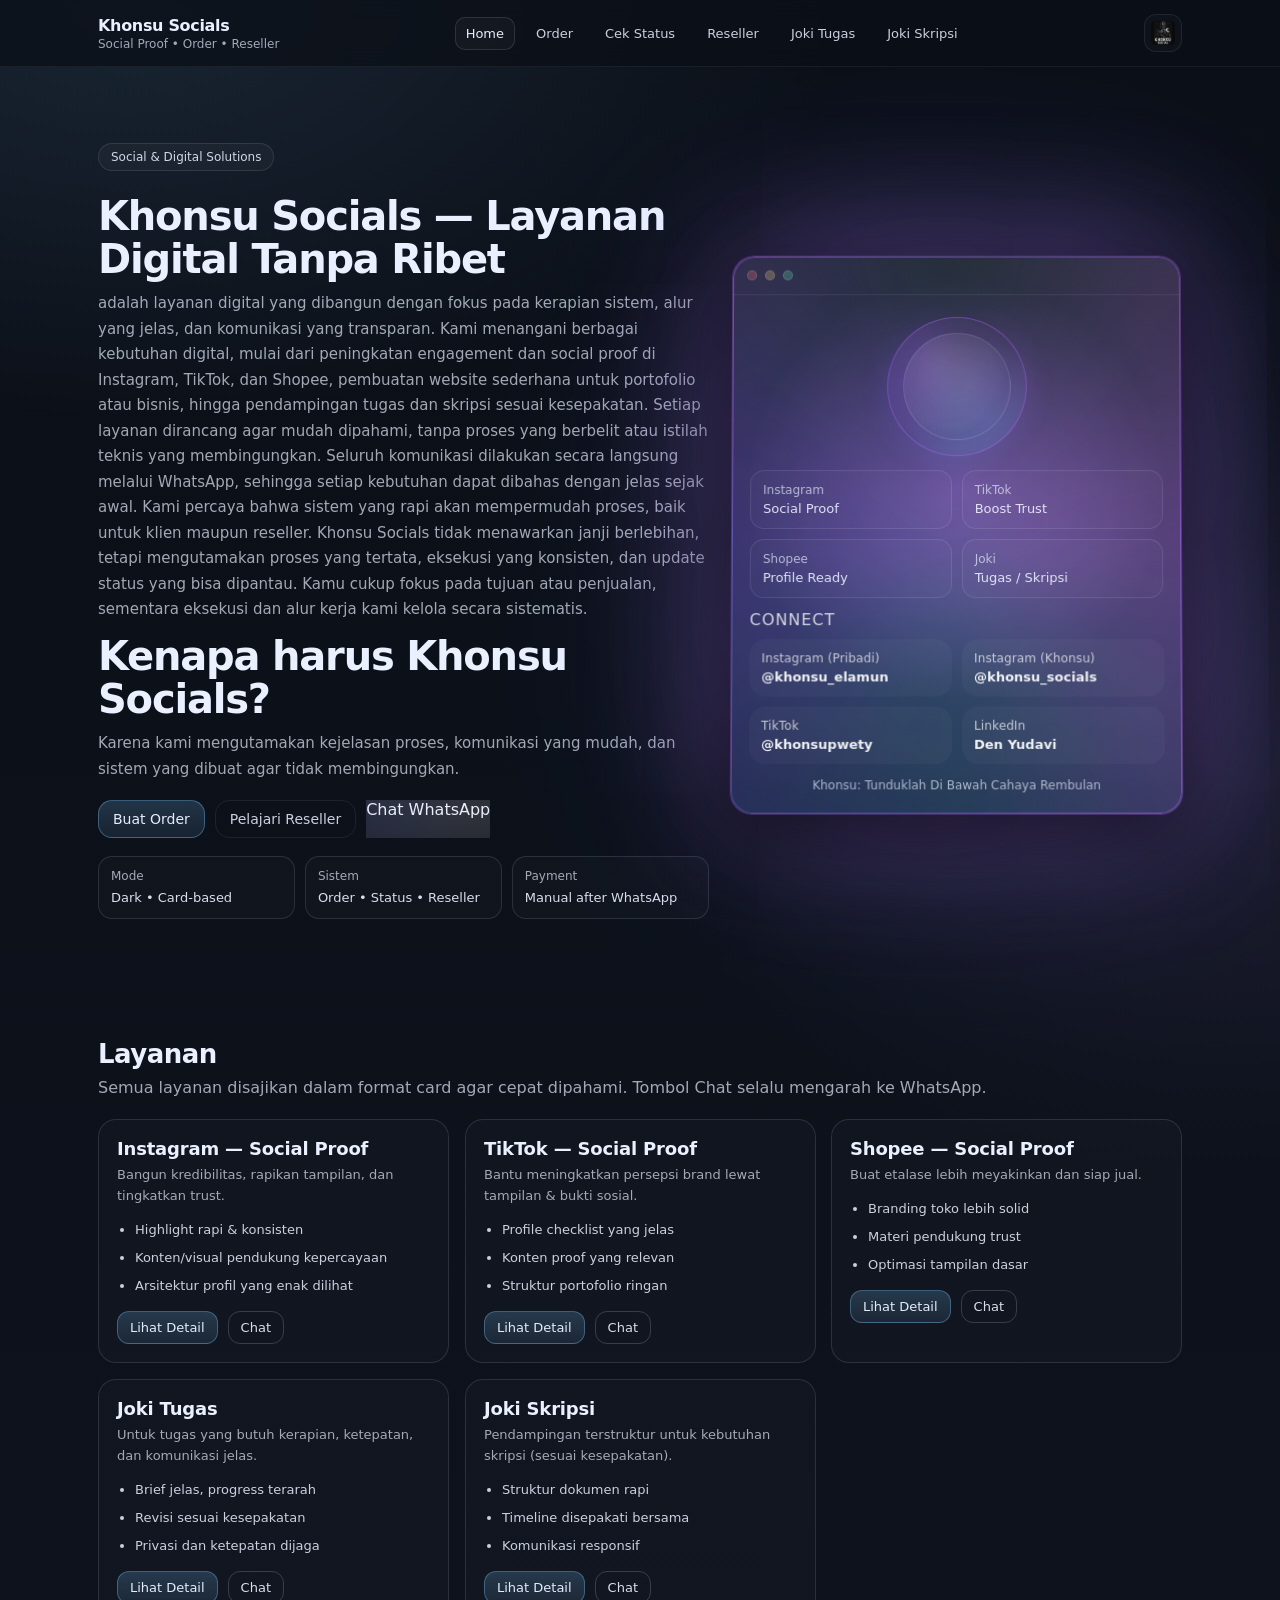
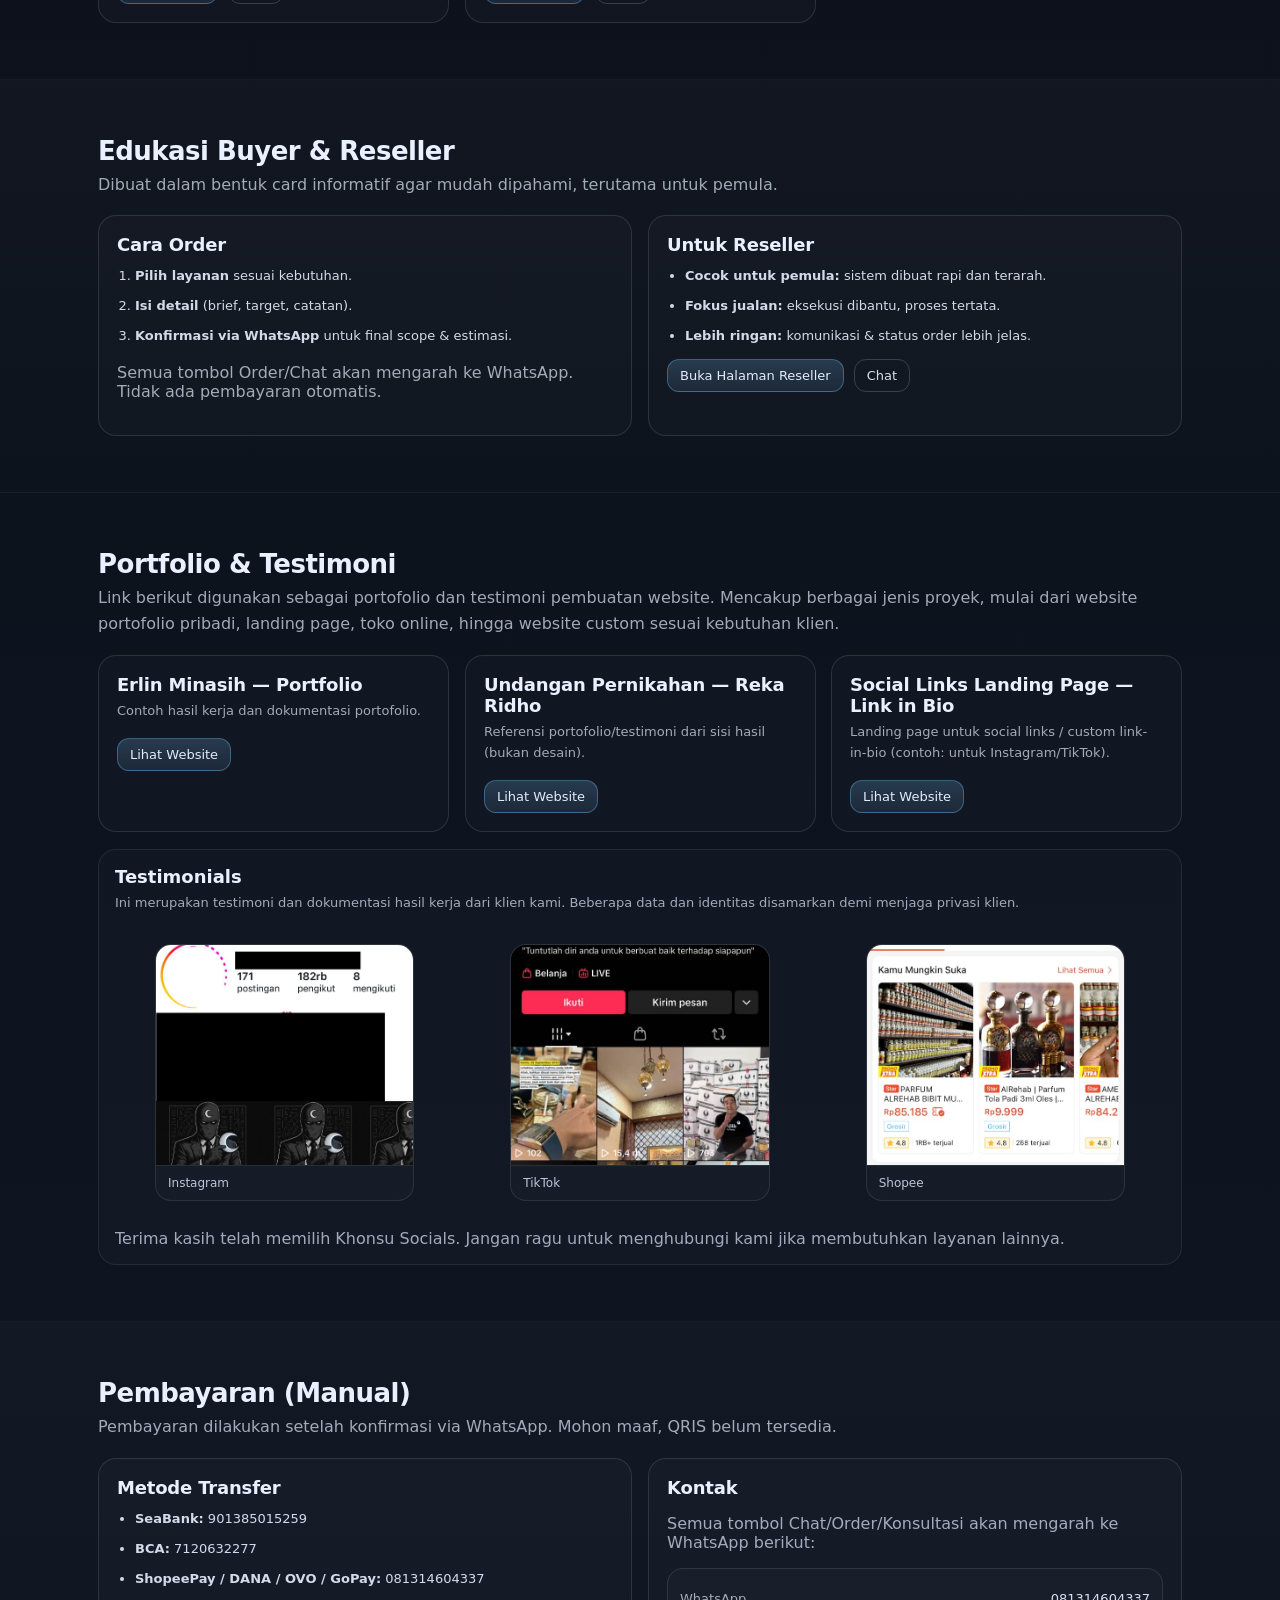
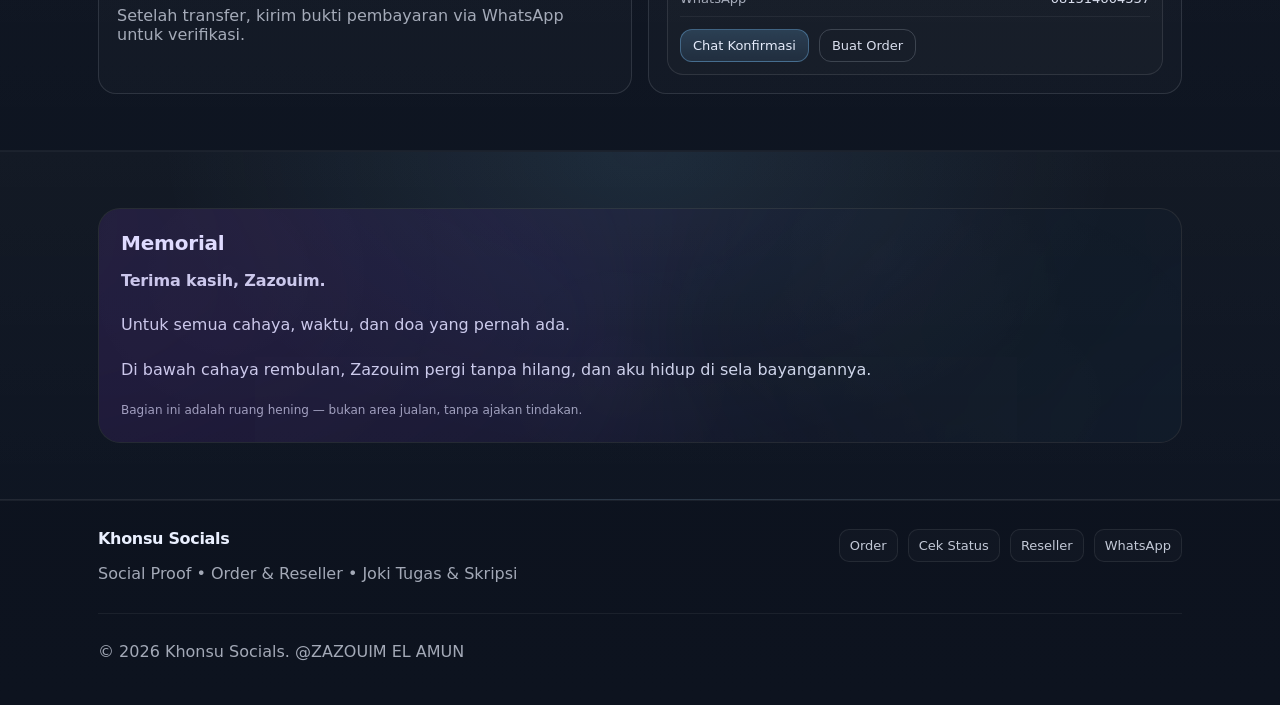
==== index.html @ b19a0c96 "Initial deploy Khonsu Socials website" ====
<!DOCTYPE html>

<html lang="id">
<head>
<meta charset="utf-8"/>
<meta content="width=device-width, initial-scale=1" name="viewport"/>
<meta content="#0b0f17" name="theme-color"/>
<meta content="Khonsu Socials — Social Proof (Instagram, TikTok, Shopee) + Joki Tugas &amp; Joki Skripsi. Sistem order &amp; reseller yang rapi, anti pusing." name="description"/>
<title>Khonsu Socials — Social Proof, Order &amp; Reseller</title>
<!-- WAJIB: Path sesuai struktur folder -->
<link href="./assets/css/main.css" rel="stylesheet"/><link href="./assets/css/home.css" rel="stylesheet"/>
</head>
<body class="theme theme--dark page-home">
<!-- Skip link -->
<a class="skip-link" href="#main">Lewati ke konten</a>
<!-- Topbar / Navbar -->
<header class="site-header">
<div class="container">
<nav aria-label="Navigasi utama" class="nav">
<div class="nav__left">
<a aria-label="Khonsu Socials - Beranda" class="brand" href="./index.html">
<span class="brand__name">Khonsu Socials</span>
<span class="brand__tag">Social Proof • Order • Reseller</span>
</a>
</div>
<div class="nav__center">
<a aria-current="page" class="nav__link" href="./index.html">Home</a>
<a class="nav__link" href="./pages/order.html">Order</a>
<a class="nav__link" href="./pages/status.html">Cek Status</a>
<a class="nav__link" href="./pages/reseller.html">Reseller</a>
<a class="nav__link" href="./pages/joki-tugas.html">Joki Tugas</a>
<a class="nav__link" href="./pages/joki-skripsi.html">Joki Skripsi</a>
</div>
<!-- Logo WAJIB kanan atas navbar -->
<div class="nav__right">
<img alt="Logo Khonsu Socials" class="nav__logo" decoding="async" loading="eager" src="./assets/images/brand/logo.png"/>
</div>
</nav>
</div>
</header>
<main id="main">
<!-- Hero -->
<section class="section section--hero">
<div class="container">
<div class="hero">
<div class="hero__content">
<p class="badge">Social &amp; Digital Solutions</p>
<h1 class="hero__title">
              Khonsu Socials — Layanan Digital Tanpa Ribet
            </h1>
<p class="hero__subtitle">
              adalah layanan digital yang dibangun dengan fokus pada kerapian sistem, alur yang jelas, dan komunikasi yang transparan. 
              Kami menangani berbagai kebutuhan digital, mulai dari peningkatan engagement dan social proof di Instagram, TikTok, dan Shopee, 
              pembuatan website sederhana untuk portofolio atau bisnis, hingga pendampingan tugas dan skripsi sesuai kesepakatan.
Setiap layanan dirancang agar mudah dipahami, 
tanpa proses yang berbelit atau istilah teknis yang membingungkan. 
Seluruh komunikasi dilakukan secara langsung melalui WhatsApp, 
sehingga setiap kebutuhan dapat dibahas dengan jelas sejak awal. Kami percaya bahwa sistem yang rapi akan mempermudah proses, baik untuk klien maupun reseller.

Khonsu Socials tidak menawarkan janji berlebihan, tetapi mengutamakan proses yang tertata, eksekusi yang konsisten, dan update status yang bisa dipantau. Kamu cukup fokus pada tujuan atau penjualan, sementara eksekusi dan alur kerja kami kelola secara sistematis.

<h2 class="hero__title hero__title--sub">Kenapa harus Khonsu Socials? </h2>
<p class="hero__subtitle">
Karena kami mengutamakan kejelasan proses, komunikasi yang mudah, 
dan sistem yang dibuat agar tidak membingungkan.
            </p>
<div class="hero__cta">
<a class="btn btn--primary" href="./pages/order.html">Buat Order</a>
<a class="btn btn--ghost" href="./pages/reseller.html">Pelajari Reseller</a>
<a class="ks-moon-angle" href="https://wa.me/6281314604337?text=Halo%20Khonsu%20Socials%2C%20saya%20ingin%20konsultasi%20layanan%20yang%20tersedia." rel="noopener" target="_blank">
                Chat WhatsApp
              </a>
</div>
<div class="hero__meta">
<div class="meta-card">
<span class="meta-card__label">Mode</span>
<span class="meta-card__value">Dark • Card-based</span>
</div>
<div class="meta-card">
<span class="meta-card__label">Sistem</span>
<span class="meta-card__value">Order • Status • Reseller</span>
</div>
<div class="meta-card">
<span class="meta-card__label">Payment</span>
<span class="meta-card__value">Manual after WhatsApp</span>
</div>
</div>
</p></div>
<div aria-hidden="true" class="hero__visual">
<div class="glass-panel home-hero-card" data-home-motion=""><div aria-hidden="true" class="glass-panel__fx"></div><div class="glass-panel__inner">
<div class="glass-panel__header">
<span class="dot dot--a"></span>
<span class="dot dot--b"></span>
<span class="dot dot--c"></span>
</div>
<div class="glass-panel__body">
<div class="moon-card">
<div class="moon-card__ring"></div>
<div class="moon-card__core"></div>
</div>
<div class="stat-grid">
<div class="stat">
<span class="stat__k">Instagram</span>
<span class="stat__v">Social Proof</span>
</div>
<div class="stat">
<span class="stat__k">TikTok</span>
<span class="stat__v">Boost Trust</span>
</div>
<div class="stat">
<span class="stat__k">Shopee</span>
<span class="stat__v">Profile Ready</span>
</div>
<div class="stat">
<span class="stat__k">Joki</span>
<span class="stat__v">Tugas / Skripsi</span>
</div>
</div><div class="home-social"><div class="home-social__title">Connect</div><div class="home-social__grid"><a aria-label="Buka Instagram (Pribadi) @khonsu_elamun" class="home-social__item" href="https://www.instagram.com/khonsu_elamun/" rel="noopener" target="_blank"><span class="home-social__k">Instagram (Pribadi)</span><span class="home-social__v">@khonsu_elamun</span></a><a aria-label="Buka Instagram (Khonsu) @khonsu_socials" class="home-social__item" href="https://www.instagram.com/khonsu_socials/" rel="noopener" target="_blank"><span class="home-social__k">Instagram (Khonsu)</span><span class="home-social__v">@khonsu_socials</span></a><a aria-label="Buka TikTok @khonsupwety" class="home-social__item" href="https://www.tiktok.com/@khonsupwety" rel="noopener" target="_blank"><span class="home-social__k">TikTok</span><span class="home-social__v">@khonsupwety</span></a><a aria-label="Buka LinkedIn Den Yudavi" class="home-social__item" href="https://www.linkedin.com/in/den-yudavi/" rel="noopener" target="_blank"><span class="home-social__k">LinkedIn</span><span class="home-social__v">Den Yudavi</span></a></div></div>
<p class="micro-note">
                  Khonsu: Tunduklah Di Bawah Cahaya Rembulan
                </p>
</div>
</div></div>
</div>
</div>
</div>
</section>
<!-- Services -->
<section class="section">
<div class="container">
<div class="section-head">
<h2 class="section-title">Layanan</h2>
<p class="section-desc">
            Semua layanan disajikan dalam format card agar cepat dipahami. Tombol Chat selalu mengarah ke WhatsApp.
          </p>
</div>
<div class="grid grid--cards">
<!-- Instagram -->
<article class="card">
<header class="card__head">
<h3 class="card__title">Instagram — Social Proof</h3>
<p class="card__sub">Bangun kredibilitas, rapikan tampilan, dan tingkatkan trust.</p>
</header>
<ul class="card__list">
<li>Highlight rapi &amp; konsisten</li>
<li>Konten/visual pendukung kepercayaan</li>
<li>Arsitektur profil yang enak dilihat</li>
</ul>
<footer class="card__foot">
<a class="btn btn--primary btn--sm" href="./pages/order.html">Lihat Detail</a>
<a class="btn btn--outline btn--sm" href="https://wa.me/6281314604337?text=Halo%20Khonsu%20Socials%2C%20saya%20ingin%20order%20Instagram%20Social%20Proof." rel="noopener" target="_blank">
                Chat
              </a>
</footer>
</article>
<!-- TikTok -->
<article class="card">
<header class="card__head">
<h3 class="card__title">TikTok — Social Proof</h3>
<p class="card__sub">Bantu meningkatkan persepsi brand lewat tampilan &amp; bukti sosial.</p>
</header>
<ul class="card__list">
<li>Profile checklist yang jelas</li>
<li>Konten proof yang relevan</li>
<li>Struktur portofolio ringan</li>
</ul>
<footer class="card__foot">
<a class="btn btn--primary btn--sm" href="./pages/order.html">Lihat Detail</a>
<a class="btn btn--outline btn--sm" href="https://wa.me/6281314604337?text=Halo%20Khonsu%20Socials%2C%20saya%20ingin%20order%20TikTok%20Social%20Proof." rel="noopener" target="_blank">
                Chat
              </a>
</footer>
</article>
<!-- Shopee -->
<article class="card">
<header class="card__head">
<h3 class="card__title">Shopee — Social Proof</h3>
<p class="card__sub">Buat etalase lebih meyakinkan dan siap jual.</p>
</header>
<ul class="card__list">
<li>Branding toko lebih solid</li>
<li>Materi pendukung trust</li>
<li>Optimasi tampilan dasar</li>
</ul>
<footer class="card__foot">
<a class="btn btn--primary btn--sm" href="./pages/order.html">Lihat Detail</a>
<a class="btn btn--outline btn--sm" href="https://wa.me/6281314604337?text=Halo%20Khonsu%20Socials%2C%20saya%20ingin%20order%20Shopee%20Social%20Proof." rel="noopener" target="_blank">
                Chat
              </a>
</footer>
</article>
<!-- Joki Tugas -->
<article class="card">
<header class="card__head">
<h3 class="card__title">Joki Tugas</h3>
<p class="card__sub">Untuk tugas yang butuh kerapian, ketepatan, dan komunikasi jelas.</p>
</header>
<ul class="card__list">
<li>Brief jelas, progress terarah</li>
<li>Revisi sesuai kesepakatan</li>
<li>Privasi dan ketepatan dijaga</li>
</ul>
<footer class="card__foot">
<a class="btn btn--primary btn--sm" href="./pages/joki-tugas.html">Lihat Detail</a>
<a class="btn btn--outline btn--sm" href="https://wa.me/6281314604337?text=Halo%20Khonsu%20Socials%2C%20saya%20ingin%20konsultasi%20Joki%20Tugas." rel="noopener" target="_blank">
                Chat
              </a>
</footer>
</article>
<!-- Joki Skripsi -->
<article class="card">
<header class="card__head">
<h3 class="card__title">Joki Skripsi</h3>
<p class="card__sub">Pendampingan terstruktur untuk kebutuhan skripsi (sesuai kesepakatan).</p>
</header>
<ul class="card__list">
<li>Struktur dokumen rapi</li>
<li>Timeline disepakati bersama</li>
<li>Komunikasi responsif</li>
</ul>
<footer class="card__foot">
<a class="btn btn--primary btn--sm" href="./pages/joki-skripsi.html">Lihat Detail</a>
<a class="btn btn--outline btn--sm" href="https://wa.me/6281314604337?text=Halo%20Khonsu%20Socials%2C%20saya%20ingin%20konsultasi%20Joki%20Skripsi." rel="noopener" target="_blank">
                Chat
              </a>
</footer>
</article>
</div>
</div>
</section>
<!-- Buyer & Reseller Education -->
<section class="section section--alt">
<div class="container">
<div class="section-head">
<h2 class="section-title">Edukasi Buyer &amp; Reseller</h2>
<p class="section-desc">
            Dibuat dalam bentuk card informatif agar mudah dipahami, terutama untuk pemula.
          </p>
</div>
<div class="grid grid--2">
<article class="info-card">
<h3 class="info-card__title">Cara Order</h3>
<ol class="info-card__steps">
<li><strong>Pilih layanan</strong> sesuai kebutuhan.</li>
<li><strong>Isi detail</strong> (brief, target, catatan).</li>
<li><strong>Konfirmasi via WhatsApp</strong> untuk final scope &amp; estimasi.</li>
</ol>
<div class="info-card__note">
<p class="muted">
                Semua tombol Order/Chat akan mengarah ke WhatsApp. Tidak ada pembayaran otomatis.
              </p>
</div>
</article>
<article class="info-card">
<h3 class="info-card__title">Untuk Reseller</h3>
<ul class="info-card__bullets">
<li><strong>Cocok untuk pemula:</strong> sistem dibuat rapi dan terarah.</li>
<li><strong>Fokus jualan:</strong> eksekusi dibantu, proses tertata.</li>
<li><strong>Lebih ringan:</strong> komunikasi &amp; status order lebih jelas.</li>
</ul>
<div class="info-card__actions">
<a class="btn btn--primary btn--sm" href="./pages/reseller.html">Buka Halaman Reseller</a>
<a class="btn btn--outline btn--sm" href="https://wa.me/6281314604337?text=Halo%20Khonsu%20Socials%2C%20saya%20ingin%20tanya%20sistem%20reseller." rel="noopener" target="_blank">
                Chat
              </a>
</div>
</article>
</div>
</div>
</section>
<!-- Portfolio / Testimonials (bukan referensi desain) -->
<section class="section">
<div class="container">
<div class="section-head">
<h2 class="section-title">Portfolio &amp; Testimoni</h2>
<p class="section-desc">
            Link berikut digunakan sebagai portofolio dan testimoni pembuatan website. 
            Mencakup berbagai jenis proyek, mulai dari website portofolio pribadi, landing page, toko online, hingga website custom sesuai kebutuhan klien.
          </p>
</div>
<div class="grid grid--cards">
<article class="card card--portfolio">
<header class="card__head">
<h3 class="card__title">Erlin Minasih — Portfolio</h3>
<p class="card__sub">Contoh hasil kerja dan dokumentasi portofolio.</p>
</header>
<footer class="card__foot">
<a class="btn btn--primary btn--sm" href="https://erlin-minasih-portfolio.vercel.app" rel="noopener" target="_blank">
                Lihat Website
              </a>
</footer>
</article>
<article class="card card--portfolio">
<header class="card__head">
<h3 class="card__title">Undangan Pernikahan — Reka Ridho</h3>
<p class="card__sub">Referensi portofolio/testimoni dari sisi hasil (bukan desain).</p>
</header>
<footer class="card__foot">
<a class="btn btn--primary btn--sm" href="https://digital.vitee.id/reka-ridho" rel="noopener" target="_blank">
                Lihat Website
              </a>
</footer>
</article>
<article class="card card--portfolio">
<header class="card__head">
<h3 class="card__title">Social Links Landing Page — Link in Bio</h3>
<p class="card__sub">Landing page untuk social links / custom link-in-bio (contoh: untuk Instagram/TikTok).</p>
</header>
<footer class="card__foot">
<a class="btn btn--primary btn--sm" href="https://khonsu-socials.vercel.app/" rel="noopener" target="_blank">
                Lihat Website
              </a>
</footer>
</article>
</div>
<!-- Preview ringan assets portfolio (opsional visual) -->
<div class="preview">
<div class="preview__head">
<h3 class="preview__title">Testimonials</h3>
<p class="preview__desc">Ini merupakan testimoni dan dokumentasi hasil kerja dari klien kami. 
              Beberapa data dan identitas disamarkan demi menjaga privasi klien.</p>
</div>
<div class="grid grid--3">
<figure class="thumb">
<img alt="Portfolio Instagram 01" decoding="async" loading="lazy" src="./assets/images/portfolio/instagram/ig-01.jpg"/>
<figcaption class="thumb__cap">Instagram</figcaption>
</figure>
<figure class="thumb">
<img alt="Portfolio TikTok 01" decoding="async" loading="lazy" src="./assets/images/portfolio/tiktok/tt-01.jpg"/>
<figcaption class="thumb__cap">TikTok</figcaption>
</figure>
<figure class="thumb">
<img alt="Portfolio Shopee 01" decoding="async" loading="lazy" src="./assets/images/portfolio/shopee/sh-01.jpg"/>
<figcaption class="thumb__cap">Shopee</figcaption>
</figure>
</div>
<p class="muted preview__note">
            Terima kasih telah memilih Khonsu Socials. 
            Jangan ragu untuk menghubungi kami jika membutuhkan layanan lainnya.
          </p>
</div>
</div>
</section>
<!-- Payment info (manual) -->
<section class="section section--alt">
<div class="container">
<div class="section-head">
<h2 class="section-title">Pembayaran (Manual)</h2>
<p class="section-desc">
            Pembayaran dilakukan setelah konfirmasi via WhatsApp. Mohon maaf, QRIS belum tersedia.
          </p>
</div>
<div class="grid grid--2">
<article class="info-card">
<h3 class="info-card__title">Metode Transfer</h3>
<ul class="info-card__bullets">
<li><strong>SeaBank:</strong> 901385015259</li>
<li><strong>BCA:</strong> 7120632277</li>
<li><strong>ShopeePay / DANA / OVO / GoPay:</strong> 081314604337</li>
</ul>
<p class="muted">
              Setelah transfer, kirim bukti pembayaran via WhatsApp untuk verifikasi.
            </p>
</article>
<article class="info-card">
<h3 class="info-card__title">Kontak</h3>
<p class="muted">
              Semua tombol Chat/Order/Konsultasi akan mengarah ke WhatsApp berikut:
            </p>
<div class="contact">
<div class="contact__row">
<span class="contact__label">WhatsApp</span>
<span class="contact__value">081314604337</span>
</div>
<div class="contact__actions">
<a class="btn btn--primary btn--sm" href="https://wa.me/6281314604337?text=Halo%20Khonsu%20Socials%2C%20saya%20ingin%20konfirmasi%20pembayaran." rel="noopener" target="_blank">
                  Chat Konfirmasi
                </a>
<a class="btn btn--outline btn--sm" href="./pages/order.html">Buat Order</a>
</div>
</div>
</article>
</div>
</div>
</section>
<!-- Memorial (WAJIB ADA) -->
<section aria-label="Memorial" class="section section--memorial">
<div class="container">
<div class="memorial" data-memorial="">
<h2 class="memorial__title">Memorial</h2>
<div class="memorial__body">
<p class="memorial__lead">Terima kasih, Zazouim.</p>
<p>
              Untuk semua cahaya, waktu, dan doa yang pernah ada.
            </p>
<p>
              Di bawah cahaya rembulan, Zazouim pergi tanpa hilang,
              dan aku hidup
              di sela bayangannya.<br/>
</p>
</div>
<p class="muted memorial__note">
            Bagian ini adalah ruang hening — bukan area jualan, tanpa ajakan tindakan.
          </p>
</div>
</div>
</section>
</main>
<footer class="site-footer">
<div class="container">
<div class="footer">
<div class="footer__left">
<p class="footer__brand">Khonsu Socials</p>
<p class="muted">
            Social Proof • Order &amp; Reseller • Joki Tugas &amp; Skripsi
          </p>
</div>
<div class="footer__right">
<a class="footer__link" href="./pages/order.html">Order</a>
<a class="footer__link" href="./pages/status.html">Cek Status</a>
<a class="footer__link" href="./pages/reseller.html">Reseller</a>
<a class="footer__link" href="https://wa.me/6281314604337?text=Halo%20Khonsu%20Socials%2C%20saya%20mau%20tanya%20info%20layanan." rel="noopener" target="_blank">
            WhatsApp
          </a>
</div>
</div>
<div class="footer__bottom">
<p class="muted">
          © <span id="year">2026</span> Khonsu Socials. @ZAZOUIM EL AMUN
        </p>
</div>
</div>
</footer>
<!-- WAJIB: Path sesuai struktur folder -->
<script defer="" src="./assets/js/main.js"></script><script defer="" src="./assets/js/home.motion.js"></script>
<!-- Catatan: JS akan mengurus hal ringan seperti tahun otomatis dan efek UI di fase berikutnya. -->
</body>
</html>
---- assets/css/main.css ----
/* =========================================================
   Khonsu Socials — main.css
   FASE 3: INTERAKSI UI (TANPA BACKEND)
   Tambahan permanen:
   - Style selected/active card (highlight)
   - Style modal gallery (portfolio/joki)
   - Style helper .is-pressed (micro click)
   Tetap:
   - Fase 4 (simulasi order) belum.
   - Fase 5 (Apps Script) belum.
========================================================= */

/* -------------------------
   CSS Reset (ringan)
------------------------- */
*,
*::before,
*::after { box-sizing: border-box; }

html { -webkit-text-size-adjust: 100%; scroll-behavior: smooth; }
body { margin: 0; }

img, svg, video, canvas { max-width: 100%; height: auto; display: block; }

input, button, textarea, select { font: inherit; color: inherit; }
button { background: none; border: none; padding: 0; cursor: pointer; }

a { color: inherit; text-decoration: none; }
a:hover { text-decoration: none; }

:focus { outline: none; }
:focus-visible { outline: 2px solid rgba(170, 210, 255, 0.9); outline-offset: 2px; }

/* -------------------------
   Theme Variables
------------------------- */
:root{
  --bg: #0b0f17;
  --bg-2: #0f1623;
  --panel: #111a2a;
  --panel-2: #0f1726;
  --text: #eaf0ff;
  --muted: rgba(234, 240, 255, 0.68);
  --muted-2: rgba(234, 240, 255, 0.45);
  --border: rgba(234, 240, 255, 0.12);

  --accent: #7cc7ff;
  --accent-2: #b38cff;

  --success: #61e6b1;
  --warning: #ffd27a;

  --radius: 18px;
  --radius-sm: 12px;
  --shadow: 0 18px 45px rgba(0,0,0,0.45);

  --container: 1120px;

  --gap: 16px;
  --gap-lg: 22px;

  --pad-section: 56px;
  --pad-card: 18px;

  --font: ui-sans-serif, system-ui, -apple-system, Segoe UI, Roboto, Arial, "Noto Sans", "Helvetica Neue", sans-serif;

  /* Motion tokens */
  --ease: cubic-bezier(.2,.8,.2,1);
  --ease-soft: cubic-bezier(.16, 1, .3, 1);
  --dur-1: 120ms;
  --dur-2: 220ms;
  --dur-3: 520ms;

  --lift-shadow: 0 22px 60px rgba(0,0,0,0.50);
  --glow-strong: 0 14px 55px rgba(124,199,255,0.12);

  /* Phase 3 selection tokens */
  --sel-border: rgba(124,199,255,0.45);
  --sel-bg: rgba(124,199,255,0.08);
  --sel-pill-bg: rgba(124,199,255,0.10);
  --sel-pill-border: rgba(124,199,255,0.35);
}

.theme--dark{
  background: radial-gradient(1200px 700px at 10% 0%, rgba(124,199,255,0.12), rgba(0,0,0,0) 60%),
              radial-gradient(900px 600px at 95% 20%, rgba(179,140,255,0.10), rgba(0,0,0,0) 65%),
              linear-gradient(180deg, var(--bg), var(--bg-2));
  color: var(--text);
  font-family: var(--font);
}

/* -------------------------
   Layout Helpers
------------------------- */
.container{
  width: 100%;
  max-width: var(--container);
  margin: 0 auto;
  padding: 0 18px;
}

.section{
  padding: var(--pad-section) 0;
}

.section--alt{
  background: linear-gradient(180deg, rgba(255,255,255,0.02), rgba(255,255,255,0.00));
  border-top: 1px solid rgba(255,255,255,0.03);
  border-bottom: 1px solid rgba(255,255,255,0.03);
}

.section--hero{
  padding: 64px 0 48px;
}

.section--page-hero{
  padding: 50px 0 34px;
}

.section-title{
  margin: 0 0 6px;
  font-size: 26px;
  letter-spacing: -0.02em;
}

.section-desc{
  margin: 0;
  color: var(--muted);
  line-height: 1.6;
}

.section-head{
  margin: 0 0 18px;
}

.divider{
  height: 1px;
  background: var(--border);
  margin: 24px 0;
}

.divider--xl{
  margin: 34px 0;
}

.muted{ color: var(--muted); }
.code-pill{
  display: inline-flex;
  align-items: center;
  padding: 2px 10px;
  border: 1px solid var(--border);
  border-radius: 999px;
  background: rgba(255,255,255,0.03);
  color: rgba(234,240,255,0.82);
  font-size: 12px;
}

/* -------------------------
   Reveal (scroll)
------------------------- */
.reveal{
  opacity: 0;
  transform: translateY(14px);
  filter: blur(2px);
  transition:
    opacity var(--dur-3) var(--ease-soft),
    transform calc(var(--dur-3) + 120ms) var(--ease-soft),
    filter calc(var(--dur-3) + 120ms) var(--ease-soft);
  will-change: opacity, transform, filter;
}
.reveal.is-in{
  opacity: 1;
  transform: none;
  filter: none;
}
.reveal--fast{
  transition-duration: 360ms;
}

/* -------------------------
   Skip Link
------------------------- */
.skip-link{
  position: absolute;
  left: 12px;
  top: 12px;
  padding: 10px 12px;
  border-radius: 10px;
  border: 1px solid var(--border);
  background: rgba(10,14,22,0.92);
  transform: translateY(-140%);
  z-index: 9999;
  transition: transform var(--dur-2) var(--ease);
}
.skip-link:focus-visible{ transform: translateY(0); }

/* -------------------------
   Header / Nav
------------------------- */
.site-header{
  position: sticky;
  top: 0;
  z-index: 40;
  backdrop-filter: blur(10px);
  background: rgba(11,15,23,0.75);
  border-bottom: 1px solid rgba(255,255,255,0.06);
}

.nav{
  display: flex;
  align-items: center;
  justify-content: space-between;
  gap: 14px;
  padding: 14px 0;
}

.nav__left{ display: flex; align-items: center; gap: 12px; }
.nav__center{
  display: flex;
  align-items: center;
  justify-content: center;
  gap: 10px;
  flex-wrap: wrap;
}
.nav__right{ display: flex; align-items: center; justify-content: flex-end; }

.brand{
  display: inline-flex;
  flex-direction: column;
  gap: 2px;
}
.brand__name{
  font-weight: 700;
  letter-spacing: -0.02em;
}
.brand__tag{
  font-size: 12px;
  color: var(--muted);
}

.nav__link{
  font-size: 13px;
  padding: 8px 10px;
  border-radius: 10px;
  border: 1px solid transparent;
  color: rgba(234,240,255,0.86);
  transition:
    transform var(--dur-2) var(--ease),
    background var(--dur-2) var(--ease),
    border-color var(--dur-2) var(--ease),
    color var(--dur-2) var(--ease);
}
.nav__link[aria-current="page"]{
  border-color: var(--border);
  background: rgba(255,255,255,0.03);
  color: rgba(234,240,255,0.98);
}

@media (hover:hover){
  .nav__link:hover{
    transform: translateY(-1px);
    border-color: rgba(124,199,255,0.18);
    background: rgba(124,199,255,0.06);
    color: rgba(234,240,255,0.98);
  }
}
.nav__link:active{ transform: translateY(0) scale(0.985); }

.nav__logo{
  width: 38px;
  height: 38px;
  object-fit: contain;
  border-radius: 12px;
  border: 1px solid rgba(255,255,255,0.08);
  background: rgba(255,255,255,0.02);
  padding: 6px;
  transition:
    transform var(--dur-2) var(--ease),
    box-shadow var(--dur-2) var(--ease),
    border-color var(--dur-2) var(--ease);
}
@media (hover:hover){
  .nav__logo:hover{
    transform: translateY(-1px) scale(1.02);
    border-color: rgba(124,199,255,0.22);
    box-shadow: var(--glow-strong);
  }
}

/* -------------------------
   Hero
------------------------- */
.badge{
  display: inline-flex;
  align-items: center;
  gap: 8px;
  padding: 6px 12px;
  border-radius: 999px;
  border: 1px solid rgba(255,255,255,0.10);
  background: rgba(255,255,255,0.03);
  font-size: 12px;
  color: rgba(234,240,255,0.88);
}

.hero{
  display: grid;
  grid-template-columns: 1.15fr 0.85fr;
  gap: var(--gap-lg);
  align-items: center;
}

.hero__title{
  margin: 12px 0 10px;
  font-size: 40px;
  letter-spacing: -0.03em;
  line-height: 1.08;
}
.hero__subtitle{
  margin: 0;
  color: var(--muted);
  line-height: 1.7;
  font-size: 15px;
}

.hero__cta{
  display: flex;
  flex-wrap: wrap;
  gap: 10px;
  margin-top: 18px;
}

.hero__meta{
  display: grid;
  grid-template-columns: repeat(3, minmax(0,1fr));
  gap: 10px;
  margin-top: 18px;
}

.meta-card{
  border: 1px solid var(--border);
  background: rgba(255,255,255,0.02);
  border-radius: 14px;
  padding: 12px 12px;
  transition:
    transform var(--dur-2) var(--ease),
    border-color var(--dur-2) var(--ease),
    box-shadow var(--dur-2) var(--ease),
    background var(--dur-2) var(--ease);
}
@media (hover:hover){
  .meta-card:hover{
    transform: translateY(-2px);
    border-color: rgba(124,199,255,0.18);
    background: rgba(124,199,255,0.05);
    box-shadow: 0 18px 55px rgba(0,0,0,0.42);
  }
}

.meta-card__label{
  display: block;
  font-size: 12px;
  color: var(--muted);
  margin-bottom: 4px;
}
.meta-card__value{
  font-size: 13px;
  color: rgba(234,240,255,0.92);
}

.hero__visual{
  display: flex;
  justify-content: flex-end;
}

/* Visual panel */
.glass-panel{
  width: 100%;
  border-radius: 22px;
  border: 1px solid rgba(255,255,255,0.10);
  background: linear-gradient(180deg, rgba(255,255,255,0.05), rgba(255,255,255,0.02));
  box-shadow: var(--shadow);
  overflow: hidden;
  transition:
    transform var(--dur-3) var(--ease-soft),
    box-shadow var(--dur-3) var(--ease-soft),
    border-color var(--dur-3) var(--ease-soft);
}
@media (hover:hover){
  .glass-panel:hover{
    transform: translateY(-3px);
    border-color: rgba(179,140,255,0.18);
    box-shadow: 0 26px 70px rgba(0,0,0,0.55);
  }
}

.glass-panel__header{
  display: flex;
  gap: 8px;
  padding: 14px 14px;
  border-bottom: 1px solid rgba(255,255,255,0.08);
}
.dot{
  width: 10px;
  height: 10px;
  border-radius: 999px;
  border: 1px solid rgba(255,255,255,0.14);
  background: rgba(255,255,255,0.06);
}
.dot--a{ background: rgba(255,120,120,0.25); }
.dot--b{ background: rgba(255,210,122,0.25); }
.dot--c{ background: rgba(97,230,177,0.25); }

.glass-panel__body{ padding: 18px; }

.moon-card{
  width: 140px;
  height: 140px;
  margin: 4px auto 14px;
  position: relative;
}
.moon-card__ring{
  position: absolute;
  inset: 0;
  border-radius: 999px;
  border: 1px solid rgba(124,199,255,0.28);
  background: radial-gradient(circle at 30% 30%, rgba(124,199,255,0.10), rgba(0,0,0,0) 55%),
              radial-gradient(circle at 70% 70%, rgba(179,140,255,0.10), rgba(0,0,0,0) 55%);
  animation: moonBreath 4.8s ease-in-out infinite;
}
.moon-card__core{
  position: absolute;
  inset: 16px;
  border-radius: 999px;
  border: 1px solid rgba(255,255,255,0.12);
  background: radial-gradient(circle at 35% 35%, rgba(255,255,255,0.10), rgba(255,255,255,0.03) 55%, rgba(0,0,0,0) 70%);
  animation: moonBreath 5.4s ease-in-out infinite;
}

@keyframes moonBreath{
  0%, 100% { transform: scale(1); filter: saturate(1); opacity: 1; }
  50% { transform: scale(1.015); filter: saturate(1.05); opacity: 0.96; }
}

.stat-grid{
  display: grid;
  grid-template-columns: repeat(2, minmax(0,1fr));
  gap: 10px;
}
.stat{
  border: 1px solid rgba(255,255,255,0.10);
  background: rgba(255,255,255,0.02);
  border-radius: 14px;
  padding: 12px 12px;
  transition:
    transform var(--dur-2) var(--ease),
    border-color var(--dur-2) var(--ease),
    box-shadow var(--dur-2) var(--ease),
    background var(--dur-2) var(--ease);
}
@media (hover:hover){
  .stat:hover{
    transform: translateY(-2px);
    border-color: rgba(124,199,255,0.18);
    background: rgba(124,199,255,0.05);
    box-shadow: 0 18px 55px rgba(0,0,0,0.42);
  }
}

.stat__k{
  display: block;
  font-size: 12px;
  color: var(--muted);
  margin-bottom: 4px;
}
.stat__v{
  display: block;
  font-size: 13px;
  color: rgba(234,240,255,0.92);
}

.micro-note{
  margin: 12px 0 0;
  font-size: 12px;
  color: var(--muted);
  line-height: 1.6;
  text-align: center;
}

/* -------------------------
   Page Hero (inner pages)
------------------------- */
.page-hero{
  display: grid;
  grid-template-columns: 1.2fr 0.8fr;
  gap: var(--gap-lg);
  align-items: start;
}

.page-hero__title{
  margin: 10px 0 10px;
  font-size: 34px;
  letter-spacing: -0.03em;
  line-height: 1.12;
}
.page-hero__subtitle{
  margin: 0;
  color: var(--muted);
  line-height: 1.7;
}

.page-hero__content .hero__cta{ margin-top: 16px; }

/* -------------------------
   Grid System
------------------------- */
.grid{ display: grid; gap: var(--gap); }

.grid--cards{ grid-template-columns: repeat(3, minmax(0, 1fr)); }
.grid--2{ grid-template-columns: repeat(2, minmax(0, 1fr)); }
.grid--3{ grid-template-columns: repeat(3, minmax(0, 1fr)); }

/* -------------------------
   Card Base + Motion
------------------------- */
.card,
.info-card,
.select-card{
  border: 1px solid var(--border);
  background: rgba(255,255,255,0.02);
  border-radius: var(--radius);
  padding: var(--pad-card);
  transition:
    transform var(--dur-2) var(--ease),
    box-shadow var(--dur-3) var(--ease-soft),
    border-color var(--dur-2) var(--ease),
    background var(--dur-2) var(--ease);
  will-change: transform;
}

@media (hover:hover){
  .card:hover,
  .info-card:hover,
  .select-card:hover{
    transform: translateY(-4px);
    border-color: rgba(124,199,255,0.22);
    background: rgba(124,199,255,0.04);
    box-shadow: var(--lift-shadow);
  }
}
.card:active,
.info-card:active,
.select-card:active{
  transform: translateY(-1px) scale(0.988);
}

/* Phase 3: pressed helper (JS adds .is-pressed on click) */
.is-pressed{ transform: translateY(0) scale(0.985) !important; }

/* Phase 3: selected state */
.select-card.is-selected,
.card.is-selected{
  border-color: var(--sel-border) !important;
  background: var(--sel-bg) !important;
  box-shadow: var(--lift-shadow) !important;
}
.select-card.is-selected .pill,
.card.is-selected .pill{
  border-color: var(--sel-pill-border) !important;
  background: var(--sel-pill-bg) !important;
}

.card__head,
.info-card__head{ margin-bottom: 12px; }

.card__title{
  margin: 0;
  font-size: 18px;
  letter-spacing: -0.01em;
}
.card__sub{
  margin: 6px 0 0;
  color: var(--muted);
  line-height: 1.6;
  font-size: 13px;
}

.card__list{
  margin: 12px 0 0;
  padding-left: 18px;
  color: rgba(234,240,255,0.86);
  line-height: 1.7;
  font-size: 13px;
}
.card__list li{ margin: 6px 0; }

.card__foot{
  display: flex;
  gap: 10px;
  flex-wrap: wrap;
  align-items: center;
  margin-top: 14px;
}
.card--portfolio .card__foot{ margin-top: 16px; }

.select-card{ cursor: pointer; }
.select-card__title{
  margin: 0;
  font-size: 18px;
  letter-spacing: -0.01em;
}
.select-card__sub{
  margin: 6px 0 0;
  color: var(--muted);
  line-height: 1.6;
  font-size: 13px;
}
.select-card__list{
  margin: 12px 0 0;
  padding-left: 18px;
  color: rgba(234,240,255,0.86);
  line-height: 1.7;
  font-size: 13px;
}
.select-card__list li{ margin: 6px 0; }
.select-card__foot{
  display: flex;
  justify-content: space-between;
  align-items: center;
  gap: 10px;
  margin-top: 14px;
}

/* -------------------------
   Pills / Chips
------------------------- */
.pill{
  display: inline-flex;
  align-items: center;
  padding: 6px 10px;
  border-radius: 999px;
  border: 1px solid rgba(255,255,255,0.10);
  background: rgba(255,255,255,0.03);
  font-size: 12px;
  color: rgba(234,240,255,0.86);
  transition:
    transform var(--dur-2) var(--ease),
    background var(--dur-2) var(--ease),
    border-color var(--dur-2) var(--ease);
}
.pill--ghost{ background: rgba(0,0,0,0); color: rgba(234,240,255,0.78); }

.chip{
  display: inline-flex;
  align-items: center;
  padding: 6px 10px;
  border-radius: 999px;
  font-size: 12px;
  border: 1px solid rgba(255,255,255,0.10);
  background: rgba(255,255,255,0.03);
  transition:
    transform var(--dur-2) var(--ease),
    background var(--dur-2) var(--ease),
    border-color var(--dur-2) var(--ease);
}
.chip--muted{ color: rgba(234,240,255,0.78); }

/* -------------------------
   Buttons (hover/click)
------------------------- */
.btn{
  display: inline-flex;
  align-items: center;
  justify-content: center;
  gap: 10px;
  padding: 11px 14px;
  border-radius: 14px;
  border: 1px solid rgba(255,255,255,0.12);
  background: rgba(255,255,255,0.03);
  color: rgba(234,240,255,0.92);
  font-size: 14px;
  line-height: 1;
  white-space: nowrap;
  user-select: none;
  transition:
    transform var(--dur-1) var(--ease),
    box-shadow var(--dur-2) var(--ease),
    border-color var(--dur-2) var(--ease),
    background var(--dur-2) var(--ease),
    color var(--dur-2) var(--ease);
}

.btn--sm{
  padding: 9px 12px;
  border-radius: 12px;
  font-size: 13px;
}

.btn--primary{
  background: linear-gradient(180deg, rgba(124,199,255,0.20), rgba(124,199,255,0.10));
  border-color: rgba(124,199,255,0.35);
  color: rgba(234,240,255,0.98);
}

.btn--outline{ background: rgba(0,0,0,0); border-color: rgba(234,240,255,0.18); }
.btn--ghost{ background: rgba(0,0,0,0); border-color: rgba(255,255,255,0.08); color: rgba(234,240,255,0.86); }

@media (hover:hover){
  .btn:hover{
    transform: translateY(-2px);
    box-shadow: 0 18px 55px rgba(0,0,0,0.45);
    border-color: rgba(124,199,255,0.22);
  }
  .btn--primary:hover{
    box-shadow: var(--glow-strong);
    border-color: rgba(124,199,255,0.45);
    background: linear-gradient(180deg, rgba(124,199,255,0.24), rgba(124,199,255,0.12));
  }
  .btn--outline:hover{
    background: rgba(124,199,255,0.05);
    border-color: rgba(124,199,255,0.24);
  }
  .btn--ghost:hover{
    background: rgba(255,255,255,0.03);
    border-color: rgba(255,255,255,0.12);
  }
}
.btn:active{ transform: translateY(0) scale(0.985); }

/* -------------------------
   Notice / Callout
------------------------- */
.notice{
  border-radius: var(--radius);
  border: 1px solid rgba(255,255,255,0.10);
  background: rgba(255,255,255,0.02);
  padding: 16px;
  transition:
    transform var(--dur-2) var(--ease),
    border-color var(--dur-2) var(--ease),
    box-shadow var(--dur-3) var(--ease-soft),
    background var(--dur-2) var(--ease);
}
@media (hover:hover){
  .notice:hover{
    transform: translateY(-3px);
    border-color: rgba(179,140,255,0.18);
    box-shadow: 0 22px 60px rgba(0,0,0,0.48);
    background: rgba(179,140,255,0.05);
  }
}

.notice__title{
  margin: 0 0 8px;
  font-size: 16px;
  letter-spacing: -0.01em;
}
.notice__text{
  margin: 0 0 10px;
  color: var(--muted);
  line-height: 1.65;
  font-size: 13px;
}
.notice__list{
  margin: 0;
  padding-left: 18px;
  color: rgba(234,240,255,0.86);
  line-height: 1.7;
  font-size: 13px;
}
.notice__list li{ margin: 6px 0; }

.notice__actions{
  display: flex;
  gap: 10px;
  flex-wrap: wrap;
  margin-top: 12px;
}

.callout{
  display: flex;
  justify-content: space-between;
  align-items: center;
  gap: 14px;
  border-radius: var(--radius);
  border: 1px solid rgba(255,255,255,0.10);
  background: linear-gradient(180deg, rgba(179,140,255,0.10), rgba(255,255,255,0.02));
  padding: 16px;
  transition:
    transform var(--dur-2) var(--ease),
    box-shadow var(--dur-3) var(--ease-soft),
    border-color var(--dur-2) var(--ease);
}
@media (hover:hover){
  .callout:hover{
    transform: translateY(-3px);
    border-color: rgba(179,140,255,0.22);
    box-shadow: 0 24px 66px rgba(0,0,0,0.52);
  }
}
.callout__title{
  margin: 0 0 6px;
  font-size: 18px;
  letter-spacing: -0.01em;
}
.callout__text{ margin: 0; line-height: 1.6; }
.callout__actions{
  display: flex;
  gap: 10px;
  flex-wrap: wrap;
  align-items: center;
}

/* -------------------------
   Info Card (Education)
------------------------- */
.info-card__title{
  margin: 0 0 10px;
  font-size: 18px;
  letter-spacing: -0.01em;
}

.info-card__steps,
.info-card__bullets{
  margin: 0;
  padding-left: 18px;
  color: rgba(234,240,255,0.90);
  line-height: 1.7;
  font-size: 13px;
}
.info-card__steps li,
.info-card__bullets li{ margin: 8px 0; }

.info-card__actions{
  margin-top: 12px;
  display: flex;
  gap: 10px;
  flex-wrap: wrap;
}

/* -------------------------
   Preview / Thumbnails
------------------------- */
.preview{
  margin-top: 18px;
  border: 1px solid rgba(255,255,255,0.08);
  background: rgba(255,255,255,0.02);
  border-radius: var(--radius);
  padding: 16px;
  transition:
    transform var(--dur-2) var(--ease),
    box-shadow var(--dur-3) var(--ease-soft),
    border-color var(--dur-2) var(--ease);
}
@media (hover:hover){
  .preview:hover{
    transform: translateY(-3px);
    border-color: rgba(124,199,255,0.18);
    box-shadow: 0 22px 60px rgba(0,0,0,0.48);
  }
}

.preview__head{ margin-bottom: 14px; }
.preview__title{ margin: 0 0 6px; font-size: 18px; }
.preview__desc{ margin: 0; color: var(--muted); line-height: 1.6; font-size: 13px; }
.preview__note{ margin: 12px 0 0; }

.thumb{
  border: 1px solid rgba(255,255,255,0.10);
  background: rgba(255,255,255,0.02);
  border-radius: 16px;
  overflow: hidden;
  transition:
    transform var(--dur-2) var(--ease),
    box-shadow var(--dur-3) var(--ease-soft),
    border-color var(--dur-2) var(--ease);
}
.thumb img{
  width: 100%;
  height: 220px;
  object-fit: cover;
  display: block;
  transition: transform var(--dur-3) var(--ease-soft);
}
@media (hover:hover){
  .thumb:hover{
    transform: translateY(-4px);
    border-color: rgba(124,199,255,0.20);
    box-shadow: 0 24px 66px rgba(0,0,0,0.52);
  }
  .thumb:hover img{ transform: scale(1.04); }
}
.thumb:active{ transform: translateY(-1px) scale(0.992); }
.thumb__cap{
  padding: 10px 12px;
  font-size: 12px;
  color: rgba(234,240,255,0.80);
  border-top: 1px solid rgba(255,255,255,0.08);
}

/* -------------------------
   Forms
------------------------- */
.form{ margin-top: 0; }
.field{ margin-bottom: 14px; }

.label{
  display: block;
  font-size: 13px;
  color: rgba(234,240,255,0.90);
  margin-bottom: 8px;
}

.input,
.textarea{
  width: 100%;
  padding: 12px 12px;
  border-radius: 14px;
  border: 1px solid rgba(255,255,255,0.12);
  background: rgba(0,0,0,0.18);
  color: rgba(234,240,255,0.95);
  transition:
    border-color var(--dur-2) var(--ease),
    box-shadow var(--dur-2) var(--ease),
    background var(--dur-2) var(--ease),
    transform var(--dur-2) var(--ease);
}
.input::placeholder,
.textarea::placeholder{ color: rgba(234,240,255,0.42); }

.input:focus,
.textarea:focus{
  border-color: rgba(124,199,255,0.34);
  box-shadow: 0 0 0 3px rgba(124,199,255,0.12);
  background: rgba(0,0,0,0.22);
}

.textarea{ resize: vertical; min-height: 120px; }

.hint{
  margin: 8px 0 0;
  font-size: 12px;
  color: var(--muted);
  line-height: 1.6;
}

.form__actions{
  display: flex;
  gap: 10px;
  flex-wrap: wrap;
  margin-top: 6px;
}

.inline-actions{
  display: flex;
  gap: 10px;
  flex-wrap: wrap;
}

.form__summary{ margin-top: 18px; }

.summary-card{
  border-radius: var(--radius);
  border: 1px solid rgba(255,255,255,0.10);
  background: rgba(255,255,255,0.02);
  padding: 16px;
  transition:
    transform var(--dur-2) var(--ease),
    box-shadow var(--dur-3) var(--ease-soft),
    border-color var(--dur-2) var(--ease);
}
@media (hover:hover){
  .summary-card:hover{
    transform: translateY(-3px);
    border-color: rgba(124,199,255,0.18);
    box-shadow: 0 22px 60px rgba(0,0,0,0.48);
  }
}
.summary-card__title{
  margin: 0 0 12px;
  font-size: 16px;
  letter-spacing: -0.01em;
}
.summary-card__rows{ display: grid; gap: 10px; }
.summary-row{
  display: flex;
  justify-content: space-between;
  gap: 10px;
  border: 1px solid rgba(255,255,255,0.08);
  background: rgba(255,255,255,0.02);
  border-radius: 14px;
  padding: 10px 12px;
  transition:
    transform var(--dur-2) var(--ease),
    border-color var(--dur-2) var(--ease),
    background var(--dur-2) var(--ease);
}
@media (hover:hover){
  .summary-row:hover{
    transform: translateY(-2px);
    border-color: rgba(179,140,255,0.18);
    background: rgba(179,140,255,0.05);
  }
}
.summary-row__k{ color: var(--muted); font-size: 12px; }
.summary-row__v{ color: rgba(234,240,255,0.92); font-size: 13px; text-align: right; }

.summary-card__actions{
  display: flex;
  gap: 10px;
  flex-wrap: wrap;
  margin-top: 14px;
}
.summary-card__note{ margin: 12px 0 0; font-size: 12px; line-height: 1.6; }

/* -------------------------
   Status Panel
------------------------- */
.status-panel{
  border-radius: var(--radius);
  border: 1px solid rgba(255,255,255,0.10);
  background: rgba(255,255,255,0.02);
  padding: 16px;
  transition:
    transform var(--dur-2) var(--ease),
    box-shadow var(--dur-3) var(--ease-soft),
    border-color var(--dur-2) var(--ease);
}
@media (hover:hover){
  .status-panel:hover{
    transform: translateY(-3px);
    border-color: rgba(124,199,255,0.18);
    box-shadow: 0 22px 60px rgba(0,0,0,0.48);
  }
}
.status-row{
  display: flex;
  justify-content: space-between;
  gap: 12px;
  padding: 10px 0;
  border-bottom: 1px solid rgba(255,255,255,0.06);
}
.status-row:last-of-type{ border-bottom: none; }
.status-row__k{ color: var(--muted); font-size: 13px; }
.status-row__v{ color: rgba(234,240,255,0.92); font-size: 13px; text-align: right; }
.status-actions{
  display: flex;
  gap: 10px;
  flex-wrap: wrap;
  margin-top: 12px;
}
.status-footnote{ margin: 12px 0 0; font-size: 12px; line-height: 1.6; }

/* -------------------------
   Contact block
------------------------- */
.contact{
  border: 1px solid rgba(255,255,255,0.10);
  background: rgba(255,255,255,0.02);
  border-radius: 16px;
  padding: 12px;
  transition:
    transform var(--dur-2) var(--ease),
    box-shadow var(--dur-3) var(--ease-soft),
    border-color var(--dur-2) var(--ease);
}
@media (hover:hover){
  .contact:hover{
    transform: translateY(-3px);
    border-color: rgba(179,140,255,0.18);
    box-shadow: 0 22px 60px rgba(0,0,0,0.48);
  }
}
.contact__row{
  display: flex;
  justify-content: space-between;
  gap: 12px;
  padding: 10px 0;
  border-bottom: 1px solid rgba(255,255,255,0.06);
}
.contact__row:last-of-type{ border-bottom: none; }
.contact__label{ color: var(--muted); font-size: 13px; }
.contact__value{ color: rgba(234,240,255,0.92); font-size: 13px; text-align: right; }
.contact__actions{
  display: flex;
  gap: 10px;
  flex-wrap: wrap;
  margin-top: 12px;
}

/* -------------------------
   Footer
------------------------- */
.site-footer{
  border-top: 1px solid rgba(255,255,255,0.06);
  padding: 28px 0;
  background: rgba(0,0,0,0.12);
}

.footer{
  display: flex;
  justify-content: space-between;
  gap: 14px;
  flex-wrap: wrap;
  align-items: flex-start;
}

.footer__brand{
  margin: 0;
  font-weight: 700;
  letter-spacing: -0.02em;
}

.footer__right{
  display: flex;
  gap: 10px;
  flex-wrap: wrap;
  align-items: center;
  justify-content: flex-end;
}

.footer__link{
  font-size: 13px;
  color: rgba(234,240,255,0.82);
  padding: 8px 10px;
  border-radius: 10px;
  border: 1px solid rgba(255,255,255,0.08);
  background: rgba(255,255,255,0.02);
  transition:
    transform var(--dur-2) var(--ease),
    border-color var(--dur-2) var(--ease),
    background var(--dur-2) var(--ease);
}
@media (hover:hover){
  .footer__link:hover{
    transform: translateY(-2px);
    border-color: rgba(124,199,255,0.18);
    background: rgba(124,199,255,0.05);
  }
}
.footer__link:active{ transform: translateY(0) scale(0.985); }

.footer__bottom{
  margin-top: 14px;
  border-top: 1px solid rgba(255,255,255,0.06);
  padding-top: 12px;
}

/* -------------------------
   Memorial Section
------------------------- */
.section--memorial{
  background: radial-gradient(800px 500px at 50% 0%, rgba(124,199,255,0.10), rgba(0,0,0,0) 60%),
              linear-gradient(180deg, rgba(255,255,255,0.02), rgba(255,255,255,0.00));
  border-top: 1px solid rgba(255,255,255,0.06);
  border-bottom: 1px solid rgba(255,255,255,0.06);
}

.memorial{
  border-radius: 22px;
  border: 1px solid rgba(255,255,255,0.10);
  background: rgba(0,0,0,0.18);
  padding: 22px;
  transition:
    transform var(--dur-3) var(--ease-soft),
    border-color var(--dur-3) var(--ease-soft),
    box-shadow var(--dur-3) var(--ease-soft);
  animation: memorialBreath 10s ease-in-out infinite;
}
@keyframes memorialBreath{
  0%,100% { transform: translateY(0); box-shadow: 0 0 0 rgba(0,0,0,0); }
  50% { transform: translateY(-2px); box-shadow: 0 26px 70px rgba(0,0,0,0.35); }
}
.memorial__title{
  margin: 0 0 12px;
  font-size: 20px;
  letter-spacing: -0.01em;
}
.memorial__body{ color: rgba(234,240,255,0.90); line-height: 1.8; }
.memorial__lead{
  margin: 0 0 10px;
  font-weight: 700;
  letter-spacing: -0.01em;
}
.memorial__note{ margin: 12px 0 0; font-size: 12px; line-height: 1.6; }

/* -------------------------
   FASE 3: Modal Gallery (permanen)
------------------------- */
.khonsu-modal-backdrop{
  position: fixed;
  inset: 0;
  z-index: 9999;
  display: flex;
  align-items: center;
  justify-content: center;
  padding: 18px;
  background: rgba(0,0,0,0.68);
  opacity: 0;
  pointer-events: none;
  transition: opacity var(--dur-2) var(--ease);
}
.khonsu-modal-backdrop.is-open{
  opacity: 1;
  pointer-events: auto;
}

.khonsu-modal{
  width: min(980px, 100%);
  border-radius: 18px;
  border: 1px solid rgba(234,240,255,0.12);
  background: rgba(11,15,23,0.92);
  backdrop-filter: blur(10px);
  box-shadow: 0 26px 80px rgba(0,0,0,0.65);
  overflow: hidden;
  transform: translateY(10px) scale(0.985);
  transition: transform 280ms var(--ease-soft);
}
.khonsu-modal-backdrop.is-open .khonsu-modal{ transform: none; }

.khonsu-modal__top{
  display: flex;
  align-items: center;
  justify-content: space-between;
  gap: 12px;
  padding: 12px 12px;
  border-bottom: 1px solid rgba(234,240,255,0.10);
}
.khonsu-modal__title{
  font-size: 13px;
  color: rgba(234,240,255,0.86);
}
.khonsu-modal__actions{
  display: flex;
  gap: 8px;
  flex-wrap: wrap;
  align-items: center;
}

.khonsu-iconbtn{
  display: inline-flex;
  align-items: center;
  justify-content: center;
  padding: 9px 11px;
  border-radius: 12px;
  border: 1px solid rgba(234,240,255,0.12);
  background: rgba(255,255,255,0.03);
  color: rgba(234,240,255,0.92);
  font-size: 13px;
  transition:
    transform var(--dur-1) var(--ease),
    border-color var(--dur-2) var(--ease),
    background var(--dur-2) var(--ease);
}
@media (hover:hover){
  .khonsu-iconbtn:hover{
    transform: translateY(-1px);
    border-color: rgba(124,199,255,0.22);
    background: rgba(124,199,255,0.06);
  }
}
.khonsu-iconbtn:active{ transform: translateY(0) scale(0.985); }

.khonsu-modal__body{ padding: 12px; }
.khonsu-modal__imgwrap{
  position: relative;
  border-radius: 14px;
  border: 1px solid rgba(234,240,255,0.10);
  background: rgba(255,255,255,0.02);
  overflow: hidden;
}
.khonsu-modal__img{
  width: 100%;
  height: min(62vh, 560px);
  object-fit: contain;
  display: block;
}
.khonsu-modal__caption{
  margin-top: 10px;
  font-size: 12px;
  color: rgba(234,240,255,0.70);
  line-height: 1.6;
}
.khonsu-modal__nav{
  position: absolute;
  inset: 0;
  display: flex;
  align-items: center;
  justify-content: space-between;
  padding: 10px;
  pointer-events: none;
}
.khonsu-modal__nav .khonsu-iconbtn{ pointer-events: auto; }

/* -------------------------
   Noscript
------------------------- */
.noscript{
  margin: 16px;
  padding: 12px 14px;
  border-radius: 14px;
  border: 1px solid rgba(255,255,255,0.10);
  background: rgba(255,255,255,0.02);
  color: rgba(234,240,255,0.84);
  font-size: 13px;
  line-height: 1.6;
}

/* -------------------------
   Responsive
------------------------- */
@media (max-width: 980px){
  .hero{ grid-template-columns: 1fr; }
  .hero__visual{ justify-content: center; }
  .page-hero{ grid-template-columns: 1fr; }
  .grid--cards{ grid-template-columns: repeat(2, minmax(0, 1fr)); }
  .hero__meta{ grid-template-columns: repeat(2, minmax(0,1fr)); }
}

@media (max-width: 640px){
  .section{ padding: 44px 0; }

  .nav{ align-items: flex-start; gap: 10px; }
  .nav__center{ justify-content: flex-start; }

  .hero__title{ font-size: 32px; }
  .page-hero__title{ font-size: 28px; }

  .grid--cards,
  .grid--2,
  .grid--3{ grid-template-columns: 1fr; }

  .thumb img{ height: 190px; }

  .callout{
    flex-direction: column;
    align-items: flex-start;
  }

  .khonsu-modal__img{ height: min(58vh, 520px); }
}

/* -------------------------
   Reduced Motion (A11y)
------------------------- */
@media (prefers-reduced-motion: reduce){
  html{ scroll-behavior: auto; }

  .reveal{
    opacity: 1;
    transform: none;
    filter: none;
    transition: none;
  }

  .btn,
  .card,
  .info-card,
  .select-card,
  .thumb,
  .preview,
  .notice,
  .summary-card,
  .status-panel,
  .contact,
  .nav__link,
  .footer__link,
  .nav__logo,
  .khonsu-modal-backdrop,
  .khonsu-modal,
  .khonsu-iconbtn{
    transition: none !important;
    animation: none !important;
  }

  .moon-card__ring,
  .moon-card__core,
  .memorial{
    animation: none !important;
  }
}
/* ==========================================================
  PATCH: HERO RIGHT BOX — ANGLE + MOON SHIFT
  Cara pakai paling aman:
  - Tambahin class "ks-moon-angle" di container kotak kanan (hero box besar).
  - Efeknya halus: gradient muter (angle) + mood warna moon-cycle.
========================================================== */

.ks-moon-angle {
  position: relative;
  overflow: hidden;
  isolation: isolate; /* biar blend/overlay nggak ganggu luar box */
}

/* Layer glow utama (muter angle) */
.ks-moon-angle::before {
  content: "";
  position: absolute;
  inset: -45%;
  z-index: 0;
  pointer-events: none;

  /* “Moon” palette: blue → violet → amber */
  background:
    conic-gradient(
      from 180deg,
      rgba(120,160,255,0.40),
      rgba(160,120,255,0.26),
      rgba(255,210,122,0.22),
      rgba(120,160,255,0.40)
    );

  filter: blur(42px) saturate(1.08);
  opacity: 0.42;

  transform: rotate(0deg);
  animation:
    ksMoonAngleSpin 18s linear infinite,
    ksMoonBreathe 6.8s var(--ease) infinite;
}

/* Layer halus buat depth + “shine” */
.ks-moon-angle::after {
  content: "";
  position: absolute;
  inset: 0;
  z-index: 0;
  pointer-events: none;

  background:
    radial-gradient(600px 240px at 18% 18%, rgba(120,160,255,0.14), transparent 60%),
    radial-gradient(520px 220px at 82% 26%, rgba(255,210,122,0.12), transparent 62%),
    linear-gradient(180deg, rgba(255,255,255,0.05), rgba(255,255,255,0.01));

  opacity: 0.55;
  mix-blend-mode: screen;

  animation: ksMoonMist 10s var(--ease) infinite;
}

/* Pastikan semua isi box tetap di atas glow */
.ks-moon-angle > * {
  position: relative;
  z-index: 1;
}

/* Animations */
@keyframes ksMoonAngleSpin {
  0%   { transform: rotate(0deg); }
  100% { transform: rotate(360deg); }
}

/* “Moon-cycle” subtle: shift hue dikit biar ada fase warna */
@keyframes ksMoonBreathe {
  0%, 100% { opacity: 0.36; filter: blur(42px) saturate(1.05) hue-rotate(0deg); }
  35%      { opacity: 0.46; filter: blur(46px) saturate(1.10) hue-rotate(18deg); }
  70%      { opacity: 0.40; filter: blur(44px) saturate(1.08) hue-rotate(-14deg); }
}

@keyframes ksMoonMist {
  0%, 100% { opacity: 0.50; }
  50%      { opacity: 0.62; }
}

/* Respect user preference */
@media (prefers-reduced-motion: reduce) {
  .ks-moon-angle::before,
  .ks-moon-angle::after {
    animation: none !important;
  }
}
---- assets/css/home.css ----
/* =========================================================
   Khonsu Socials — home.css (HOME ONLY) v2
   Scope: .page-home ...
   Target: "mystic" violet strong, hybrid motion (CSS + pointer)
   Notes:
   - Safe for other pages (scoped)
   - Pointer-follow only enabled by home.motion.js on desktop
========================================================= */

.page-home{
  /* Accent identity (mystic / strong) */
  --home-violet: rgba(182, 104, 255, 1);
  --home-indigo: rgba(122, 78, 255, 1);
  --home-blue: rgba(92, 186, 255, 1);

  /* Live vars updated by JS (fallbacks) */
  --mx: 50%;
  --my: 42%;
  --rx: 0deg;
  --ry: 0deg;
}

/* Ensure hero visual can do 3D tilt without affecting other layouts */
.page-home .hero__visual{
  perspective: 1200px;
}

/* ----------------------------
   Hero right card — Dribbble-ish motion
---------------------------- */

.page-home .hero__visual .home-hero-card{
  position: relative;
  transform: perspective(1200px) rotateX(var(--rx,0deg)) rotateY(var(--ry,0deg));
  transform-style: preserve-3d;
  will-change: transform;
  overflow: hidden;

  /* Strong mystic presence */
  border-color: rgba(182, 104, 255, 0.38);
  box-shadow:
    0 22px 72px rgba(0,0,0,0.62),
    0 0 0 1px rgba(182, 104, 255, 0.14) inset,
    0 0 140px rgba(182, 104, 255, 0.42),
    0 0 220px rgba(92, 186, 255, 0.18),
    0 0 320px rgba(182, 104, 255, 0.14);
}

/* Override global hover translateY so tilt stays consistent */
@media (hover:hover){
  .page-home .hero__visual .home-hero-card:hover{
    transform: perspective(1200px) rotateX(var(--rx,0deg)) rotateY(var(--ry,0deg));
    border-color: rgba(182, 104, 255, 0.42);
    box-shadow:
      0 26px 86px rgba(0,0,0,0.66),
      0 0 0 1px rgba(182, 104, 255, 0.18) inset,
      0 0 180px rgba(182, 104, 255, 0.52),
      0 0 280px rgba(92, 186, 255, 0.20),
      0 0 380px rgba(182, 104, 255, 0.16);
  }
}

.page-home .hero__visual .home-hero-card::before{
  /* Shimmer border (masked) */
  content: "";
  position: absolute;
  inset: 0;
  border-radius: 22px;
  padding: 1px;
  background: linear-gradient(120deg,
    rgba(182,104,255,0.95),
    rgba(92,186,255,0.55),
    rgba(122,78,255,0.80),
    rgba(182,104,255,0.95)
  );
  -webkit-mask: linear-gradient(#000 0 0) content-box, linear-gradient(#000 0 0);
  -webkit-mask-composite: xor;
  mask-composite: exclude;
  opacity: 0.46;
  pointer-events: none;
  animation: homeBorderSweep 9.5s ease-in-out infinite;
}

@keyframes homeBorderSweep{
  0%,100% { opacity: 0.50; filter: saturate(1.05); }
  50%     { opacity: 0.80; filter: saturate(1.25); }
}

.page-home .hero__visual .home-hero-card::after{
  /* Interactive spotlight (follows pointer via CSS vars) */
  content: "";
  position: absolute;
  inset: 0;
  border-radius: 22px;
  background:
    radial-gradient(340px circle at var(--mx,50%) var(--my,42%),
      rgba(182,104,255,0.38), rgba(0,0,0,0) 62%),
    radial-gradient(520px circle at var(--mx,50%) var(--my,42%),
      rgba(92,186,255,0.16), rgba(0,0,0,0) 70%),
    linear-gradient(180deg, rgba(255,255,255,0.04), rgba(0,0,0,0));
  opacity: 1.0;
  pointer-events: none;
  mix-blend-mode: screen;
}

/* FX layer: animated aurora blob + soft noise */
.page-home .hero__visual .home-hero-card .glass-panel__fx{
  position: absolute;
  inset: -55%;
  border-radius: 100px;
  background:
    conic-gradient(from 0deg,
      rgba(182,104,255,0.0),
      rgba(182,104,255,0.45),
      rgba(92,186,255,0.25),
      rgba(122,78,255,0.42),
      rgba(182,104,255,0.0)
    );
  filter: blur(46px) saturate(1.25);
  opacity: 0.78;
  transform: translate3d(0,0,0);
  animation: homeAuroraSpin 18s linear infinite;
  pointer-events: none;
  z-index: 0;
}

@keyframes homeAuroraSpin{
  to { transform: rotate(360deg); }
}

.page-home .hero__visual .home-hero-card .glass-panel__inner{
  position: relative;
  z-index: 1;
  transform-style: preserve-3d;
  animation: homeCardFloat 9.8s ease-in-out infinite;
}

@keyframes homeCardFloat{
  0%,100% { transform: translateY(0px); }
  50% { transform: translateY(-6px); }
}

/* Extra sweep highlight across the panel surface */
.page-home .hero__visual .home-hero-card .glass-panel__inner::after{
  content: "";
  position: absolute;
  inset: 0;
  border-radius: 22px;
  background: linear-gradient(120deg,
    rgba(255,255,255,0.00),
    rgba(255,255,255,0.08),
    rgba(182,104,255,0.22),
    rgba(92,186,255,0.12),
    rgba(255,255,255,0.00)
  );
  transform: translateX(-120%) translateY(18%);
  opacity: 0.55;
  filter: blur(1px);
  pointer-events: none;
  animation: homeSweep 7.6s cubic-bezier(.2,.8,.2,1) infinite;
}

@keyframes homeSweep{
  0%   { transform: translateX(-120%) translateY(18%); opacity: 0.0; }
  18%  { opacity: 0.55; }
  52%  { opacity: 0.34; }
  100% { transform: translateX(120%) translateY(-18%); opacity: 0.0; }
}

/* ----------------------------
   Moon core — rising fill + rotating halo
---------------------------- */

.page-home .moon-card__ring{
  border-color: rgba(182,104,255,0.38);
  background:
    radial-gradient(circle at 28% 28%, rgba(182,104,255,0.20), rgba(0,0,0,0) 60%),
    radial-gradient(circle at 72% 72%, rgba(92,186,255,0.16), rgba(0,0,0,0) 58%);
  animation: moonRingPulse 5.4s ease-in-out infinite;
}

@keyframes moonRingPulse{
  0%,100% { transform: scale(1); opacity: 0.98; filter: saturate(1); }
  50% { transform: scale(1.03); opacity: 0.92; filter: saturate(1.15); }
}

.page-home .moon-card__ring::before{
  content:"";
  position:absolute;
  inset:-10px;
  border-radius:999px;
  background: conic-gradient(from 0deg,
    rgba(182,104,255,0.0),
    rgba(182,104,255,0.20),
    rgba(92,186,255,0.16),
    rgba(122,78,255,0.22),
    rgba(182,104,255,0.0)
  );
  filter: blur(10px);
  opacity: 0.55;
  animation: homeHaloSpin 10.5s linear infinite;
  pointer-events:none;
}

@keyframes homeHaloSpin{
  to { transform: rotate(360deg); }
}

.page-home .moon-card__core{
  overflow: hidden; /* required for fill */
  border-color: rgba(255,255,255,0.14);
}

.page-home .moon-card__core::before{
  /* Rising neon fill */
  content:"";
  position:absolute;
  inset:-18%;
  border-radius:999px;
  background:
    radial-gradient(circle at 50% 120%,
      rgba(182,104,255,0.08),
      rgba(182,104,255,0.26) 32%,
      rgba(92,186,255,0.18) 56%,
      rgba(0,0,0,0) 76%);
  filter: blur(8px);
  transform: translateY(70%);
  opacity: 1.0;
  mix-blend-mode: screen;
  animation: moonFillRise 6.8s cubic-bezier(.22,.9,.22,1) infinite;
  pointer-events:none;
}

@keyframes moonFillRise{
  0%   { transform: translateY(78%); opacity: 0.88; }
  50%  { transform: translateY(-18%); opacity: 0.98; }
  100% { transform: translateY(78%); opacity: 0.88; }
}

.page-home .moon-card__core::after{
  /* Soft sheen */
  content:"";
  position:absolute;
  inset:-60%;
  background: radial-gradient(circle at var(--mx,50%) var(--my,42%),
    rgba(255,255,255,0.10), rgba(0,0,0,0) 58%);
  opacity: 0.55;
  transform: translate3d(0,0,0);
  pointer-events:none;
}

/* ----------------------------
   Connect links — animated like the ref (subtle but alive)
---------------------------- */

.page-home .home-social{
  margin-top: 12px;
}


/* Connect grid (matches small-card feel) */
.page-home .home-social__grid{
  display: grid;
  grid-template-columns: repeat(2, minmax(0, 1fr));
  gap: 10px;
  margin-top: 10px;
}

@media (max-width: 560px){
  .page-home .home-social__grid{ grid-template-columns: 1fr; }
}

.page-home .home-social__item{
  display: flex;
  flex-direction: column;
  gap: 4px;
  padding: 12px 12px;
  border-radius: 16px;
  text-decoration: none;
  color: inherit;
}

.page-home .home-social__k{
  font-size: 12px;
  color: rgba(255,255,255,0.72);
  letter-spacing: 0.01em;
}

.page-home .home-social__v{
  font-size: 13px;
  font-weight: 600;
  color: rgba(255,255,255,0.92);
}

.page-home .home-social__item:focus-visible{
  outline: 2px solid rgba(182,104,255,0.55);
  outline-offset: 2px;
}


.page-home .home-social__title{
  color: rgba(255,255,255,0.78);
  letter-spacing: 0.06em;
  text-transform: uppercase;
}

.page-home .home-social__item{
  position: relative;
  overflow: hidden;
  border-color: rgba(255,255,255,0.10);
  background: rgba(255,255,255,0.03);
  transition:
    transform 220ms ease,
    border-color 220ms ease,
    box-shadow 220ms ease,
    background 220ms ease;
  will-change: transform;
}

.page-home .home-social__item::before{
  content:"";
  position:absolute;
  inset: -1px;
  background:
    radial-gradient(220px circle at var(--mx,50%) var(--my,42%),
      rgba(182,104,255,0.22), rgba(0,0,0,0) 70%),
    radial-gradient(260px circle at var(--mx,50%) var(--my,42%),
      rgba(92,186,255,0.10), rgba(0,0,0,0) 75%);
  opacity: 0.0;
  pointer-events:none;
  transition: opacity 220ms ease;
}

.page-home .home-social__item::after{
  content:"";
  position:absolute;
  inset:0;
  background: linear-gradient(120deg,
    rgba(255,255,255,0.00),
    rgba(255,255,255,0.10),
    rgba(182,104,255,0.22),
    rgba(255,255,255,0.00)
  );
  transform: translateX(-120%);
  opacity: 0.0;
  pointer-events:none;
}

@media (hover:hover){
  .page-home .home-social__item:hover{
    transform: translateY(-3px);
    border-color: rgba(182,104,255,0.40);
    box-shadow:
      0 18px 50px rgba(0,0,0,0.52),
      0 0 0 1px rgba(182,104,255,0.12) inset,
      0 0 84px rgba(182,104,255,0.30),
      0 0 140px rgba(92,186,255,0.10);
    background: rgba(255,255,255,0.04);
  }
  .page-home .home-social__item:hover::before{ opacity: 1; }
  .page-home .home-social__item:hover::after{
    opacity: 0.55;
    animation: homeLinkSweep 1.15s cubic-bezier(.2,.8,.2,1) 1;
  }
}

@keyframes homeLinkSweep{
  to { transform: translateX(120%); }
}

/* Tap feedback on touch devices */
.page-home .home-social__item:active{
  transform: translateY(-1px) scale(0.99);
}

/* ----------------------------
   Memorial — subtle aurora / glow (aesthetic, not loud)
---------------------------- */

.page-home .section--memorial .memorial{
  position: relative;
  overflow: hidden;
}

.page-home .section--memorial .memorial::before{
  content:"";
  position:absolute;
  inset:-40%;
  background:
    radial-gradient(circle at 20% 20%, rgba(182,104,255,0.22), rgba(0,0,0,0) 58%),
    radial-gradient(circle at 80% 70%, rgba(92,186,255,0.14), rgba(0,0,0,0) 62%),
    conic-gradient(from 90deg, rgba(182,104,255,0.0), rgba(122,78,255,0.18), rgba(182,104,255,0.0));
  filter: blur(40px);
  opacity: 0.44;
  animation: memorialAurora 18s ease-in-out infinite;
  pointer-events:none;
}

@keyframes memorialAurora{
  0%,100% { transform: translate3d(-2%, -2%, 0) rotate(0deg); }
  50% { transform: translate3d(2%, 2%, 0) rotate(20deg); }
}

.page-home .section--memorial .memorial::after{
  /* faint speckle */
  content:"";
  position:absolute;
  inset:0;
  background:
    radial-gradient(circle at 12% 28%, rgba(255,255,255,0.06), rgba(0,0,0,0) 28%),
    radial-gradient(circle at 72% 18%, rgba(255,255,255,0.05), rgba(0,0,0,0) 26%),
    radial-gradient(circle at 48% 72%, rgba(255,255,255,0.04), rgba(0,0,0,0) 28%),
    radial-gradient(circle at 86% 82%, rgba(255,255,255,0.04), rgba(0,0,0,0) 30%);
  opacity: 0.28;
  pointer-events:none;
}

/* ----------------------------
   Reduced motion support
---------------------------- */

@media (prefers-reduced-motion: reduce){
  .page-home .hero__visual .home-hero-card,
  .page-home .hero__visual .home-hero-card *{
    animation: none !important;
    transition: none !important;
  }
}
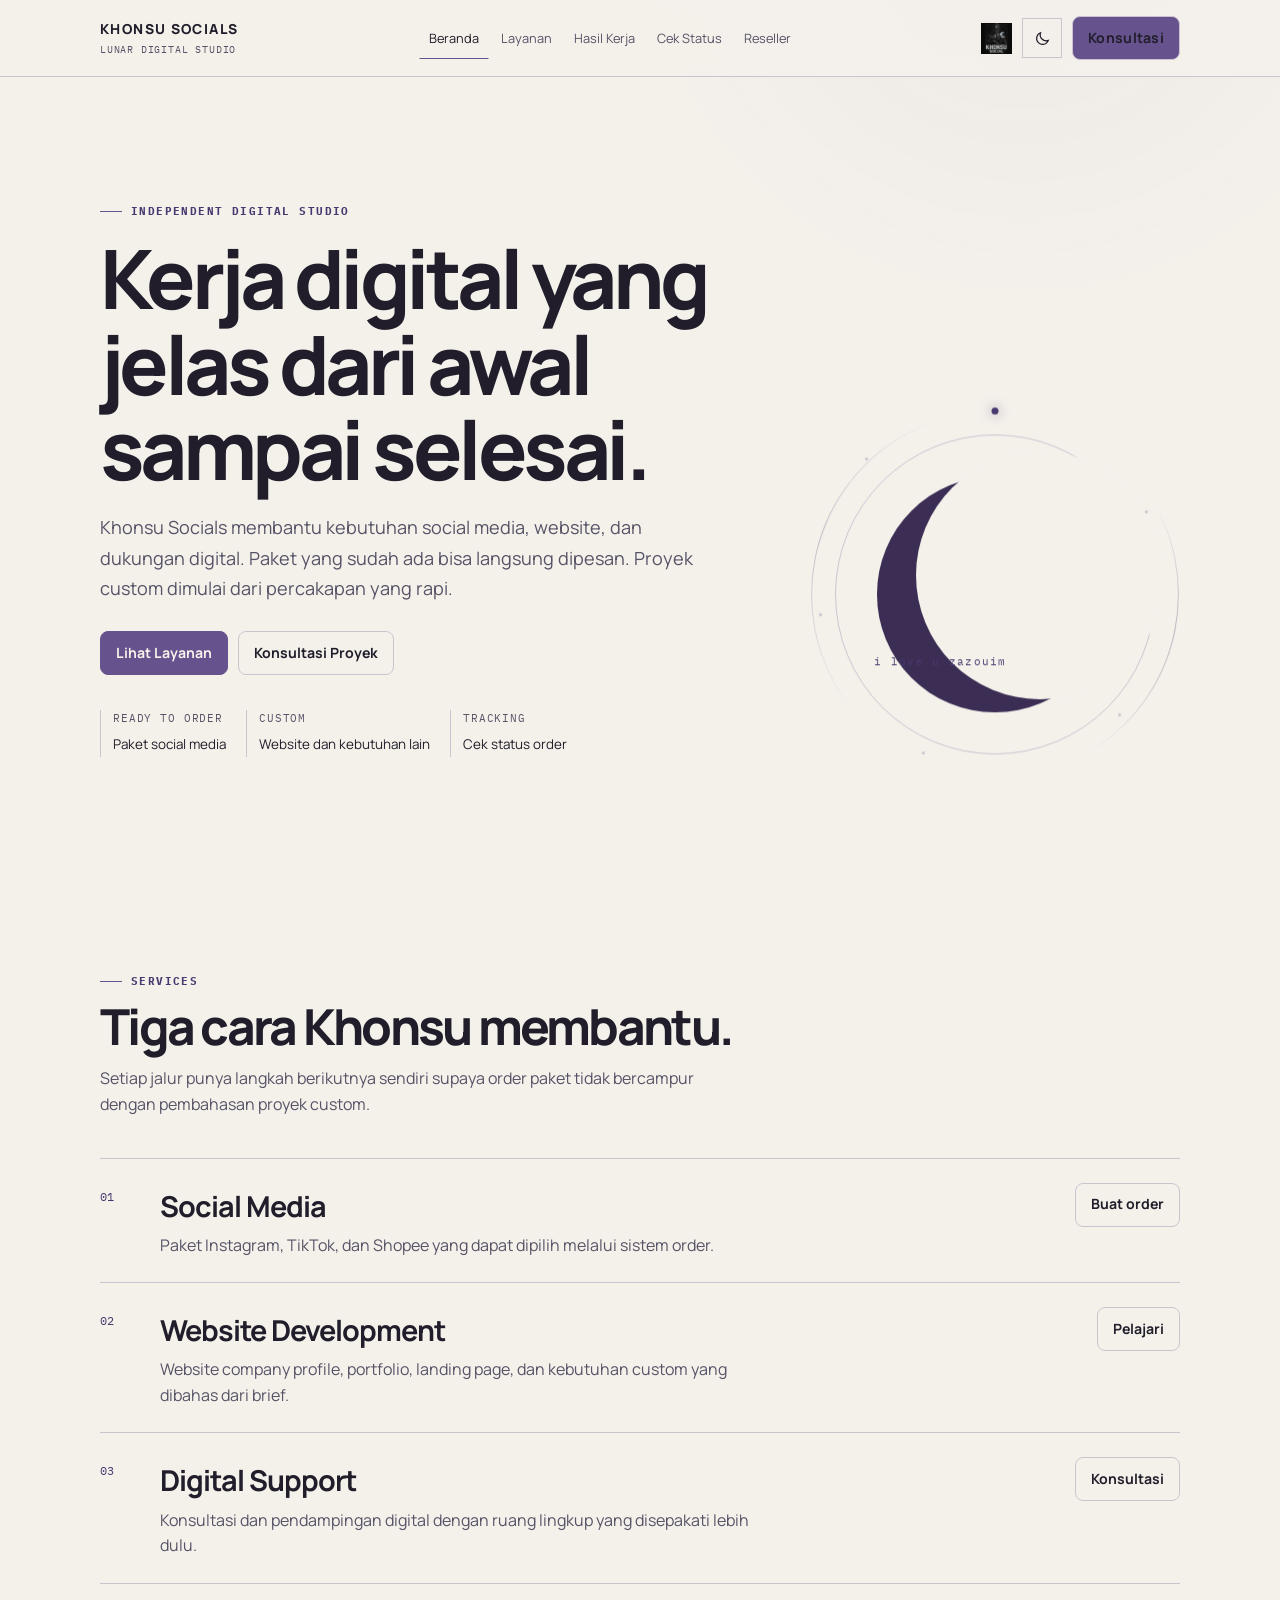
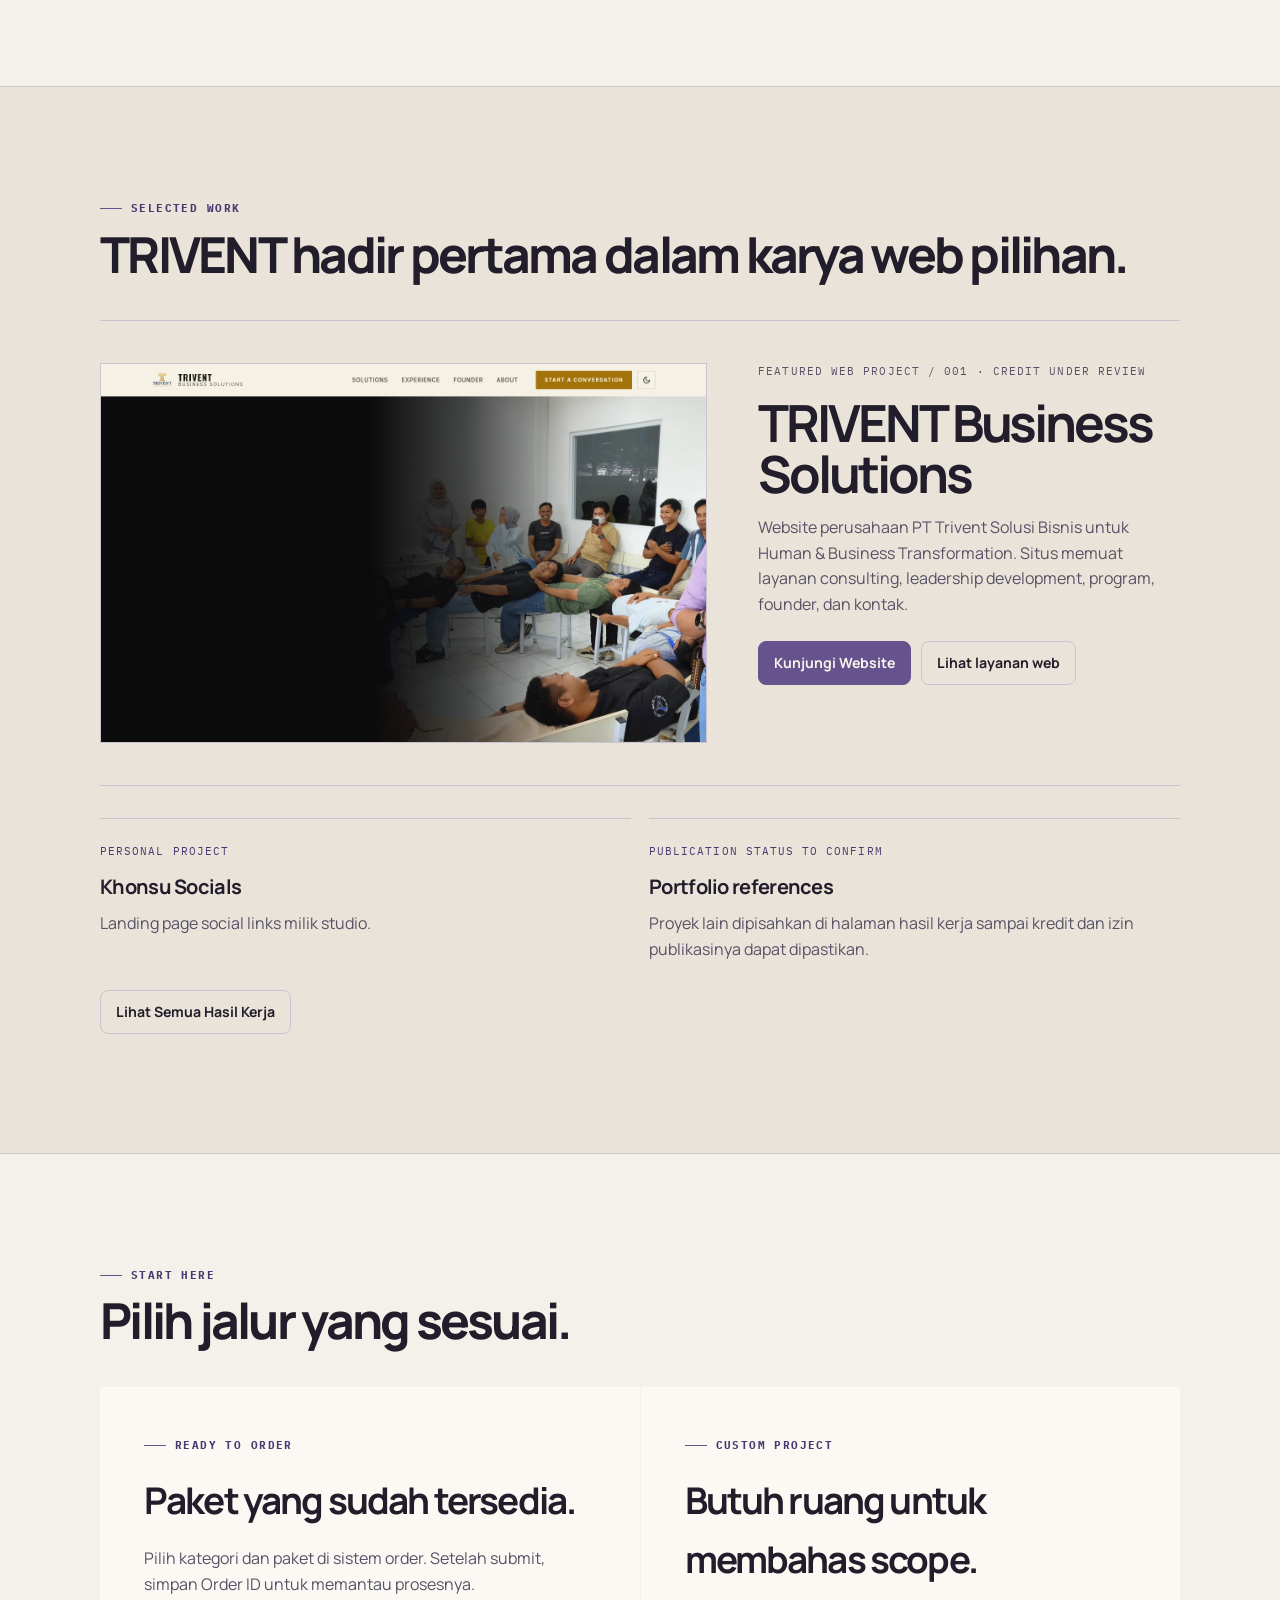
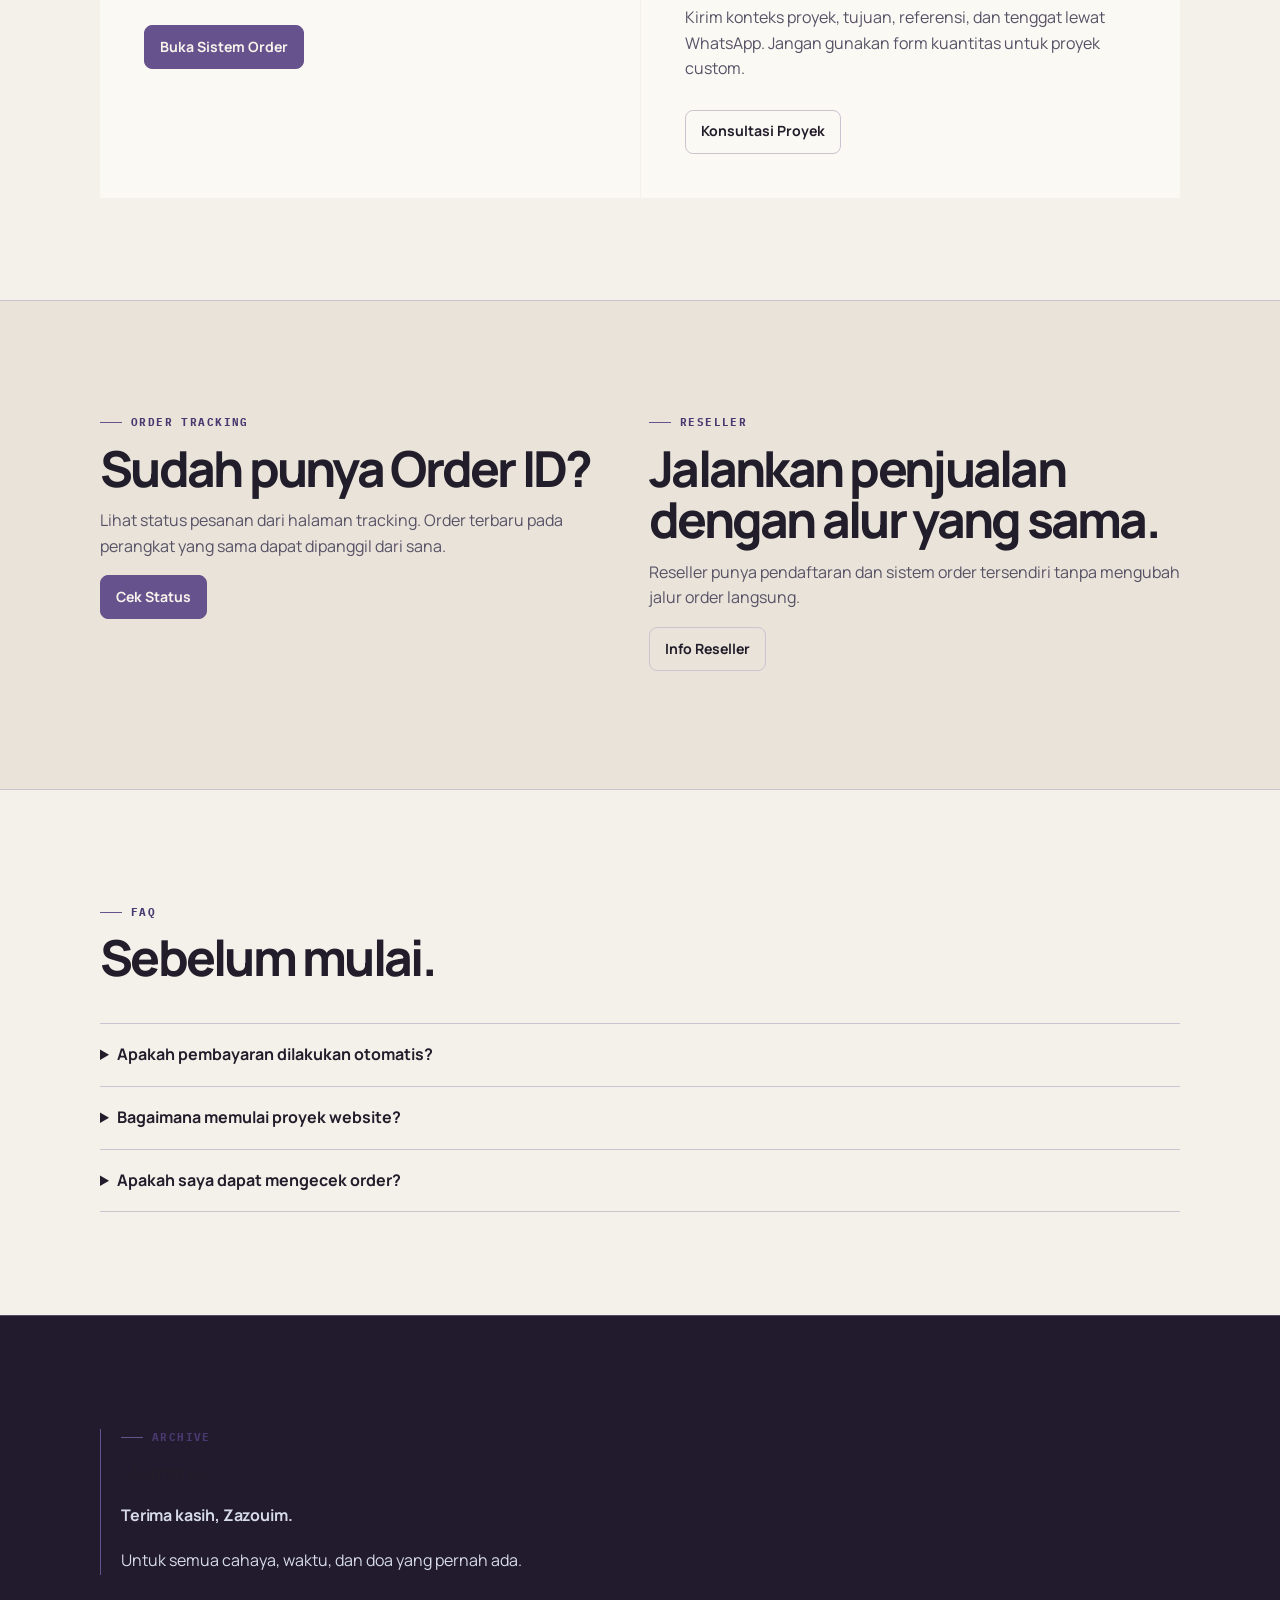
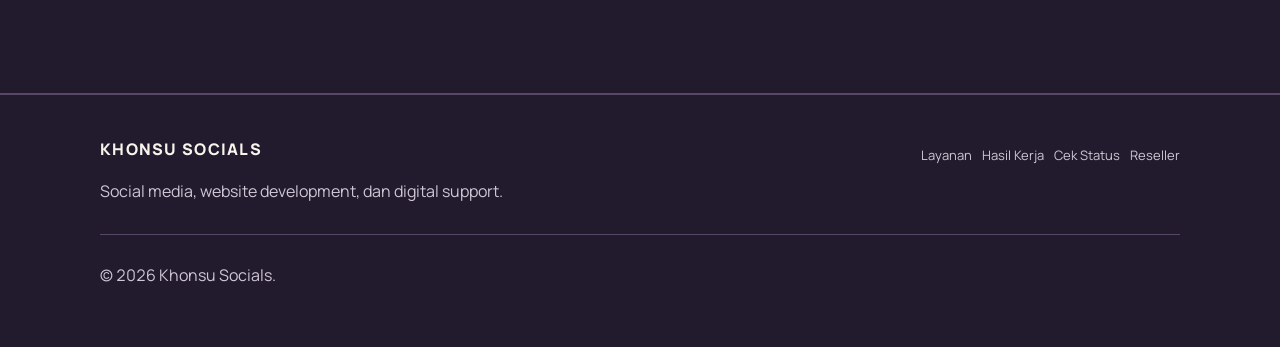
==== commit 4fe18a65: "Redesign Lunar studio with theme and motion" ====
--- a/index.html
+++ b/index.html
@@ -1,438 +1,35 @@
 <!DOCTYPE html>
-
 <html lang="id">
 <head>
-<meta charset="utf-8"/>
-<meta content="width=device-width, initial-scale=1" name="viewport"/>
-<meta content="#0b0f17" name="theme-color"/>
-<meta content="Khonsu Socials — Social Proof (Instagram, TikTok, Shopee) + Joki Tugas &amp; Joki Skripsi. Sistem order &amp; reseller yang rapi, anti pusing." name="description"/>
-<title>Khonsu Socials — Social Proof, Order &amp; Reseller</title>
-<!-- WAJIB: Path sesuai struktur folder -->
-<link href="./assets/css/main.css" rel="stylesheet"/><link href="./assets/css/home.css" rel="stylesheet"/>
+  <meta charset="utf-8">
+  <meta name="viewport" content="width=device-width, initial-scale=1">
+  <script>try{var t=localStorage.getItem("lunar-theme");document.documentElement.dataset.theme=t==="light"||t==="dark"?t:matchMedia("(prefers-color-scheme: light)").matches?"light":"dark";}catch(_){document.documentElement.dataset.theme="dark";}</script>
+  <meta name="theme-color" content="#0b0e16">
+  <meta name="description" content="Khonsu Socials adalah Lunar Digital Studio untuk layanan social media, pengembangan website, dan dukungan digital dengan alur yang jelas.">
+  <title>Khonsu Socials | Lunar Digital Studio</title>
+  <link rel="stylesheet" href="./assets/css/main.css">
+  <link rel="stylesheet" href="./assets/css/lunar.css?v=4">
 </head>
-<body class="theme theme--dark page-home">
-<!-- Skip link -->
-<a class="skip-link" href="#main">Lewati ke konten</a>
-<!-- Topbar / Navbar -->
-<header class="site-header">
-<div class="container">
-<nav aria-label="Navigasi utama" class="nav">
-<div class="nav__left">
-<a aria-label="Khonsu Socials - Beranda" class="brand" href="./index.html">
-<span class="brand__name">Khonsu Socials</span>
-<span class="brand__tag">Social Proof • Order • Reseller</span>
-</a>
-</div>
-<div class="nav__center">
-<a aria-current="page" class="nav__link" href="./index.html">Home</a>
-<a class="nav__link" href="./pages/order.html">Order</a>
-<a class="nav__link" href="./pages/status.html">Cek Status</a>
-<a class="nav__link" href="./pages/reseller.html">Reseller</a>
-<a class="nav__link" href="./pages/joki-tugas.html">Joki Tugas</a>
-<a class="nav__link" href="./pages/joki-skripsi.html">Joki Skripsi</a>
-</div>
-<!-- Logo WAJIB kanan atas navbar -->
-<div class="nav__right">
-<img alt="Logo Khonsu Socials" class="nav__logo" decoding="async" loading="eager" src="./assets/images/brand/logo.png"/>
-</div>
-</nav>
-</div>
-</header>
-<main id="main">
-<!-- Hero -->
-<section class="section section--hero">
-<div class="container">
-<div class="hero">
-<div class="hero__content">
-<p class="badge">Social &amp; Digital Solutions</p>
-<h1 class="hero__title">
-              Khonsu Socials — Layanan Digital Tanpa Ribet
-            </h1>
-<p class="hero__subtitle">
-              adalah layanan digital yang dibangun dengan fokus pada kerapian sistem, alur yang jelas, dan komunikasi yang transparan. 
-              Kami menangani berbagai kebutuhan digital, mulai dari peningkatan engagement dan social proof di Instagram, TikTok, dan Shopee, 
-              pembuatan website sederhana untuk portofolio atau bisnis, hingga pendampingan tugas dan skripsi sesuai kesepakatan.
-Setiap layanan dirancang agar mudah dipahami, 
-tanpa proses yang berbelit atau istilah teknis yang membingungkan. 
-Seluruh komunikasi dilakukan secara langsung melalui WhatsApp, 
-sehingga setiap kebutuhan dapat dibahas dengan jelas sejak awal. Kami percaya bahwa sistem yang rapi akan mempermudah proses, baik untuk klien maupun reseller.
+<body class="theme--dark page-home">
+  <a class="skip-link" href="#main">Lewati ke konten</a>
+  <header class="site-header"><div class="container"><nav class="nav" aria-label="Navigasi utama"><div class="nav__left"><a class="brand" href="./index.html"><span class="brand__name">Khonsu Socials</span><span class="brand__tag">Lunar Digital Studio</span></a></div><div class="nav__center"></div><div class="nav__right"><img class="nav__logo" src="./assets/images/brand/logo.png" alt="Logo Khonsu Socials"></div></nav></div></header>
+  <main id="main">
+    <section class="section section--hero"><div class="container"><div class="hero"><div class="hero__content"><p class="eyebrow">Independent digital studio</p><h1 class="hero__title">Kerja digital yang jelas dari awal sampai selesai.</h1><p class="hero__subtitle">Khonsu Socials membantu kebutuhan social media, website, dan dukungan digital. Paket yang sudah ada bisa langsung dipesan. Proyek custom dimulai dari percakapan yang rapi.</p><div class="hero__cta"><a class="btn btn--primary" href="./pages/layanan.html">Lihat Layanan</a><a class="btn btn--outline" href="https://wa.me/6281314604337?text=Halo%20Khonsu%20Socials%2C%20saya%20ingin%20konsultasi%20proyek.%0A%0AJenis%20kebutuhan%3A%0ATujuan%3A%0ATenggat%3A" target="_blank" rel="noopener noreferrer">Konsultasi Proyek</a></div><div class="hero__meta"><div class="meta-card"><span class="meta-card__label">Ready to order</span><span class="meta-card__value">Paket social media</span></div><div class="meta-card"><span class="meta-card__label">Custom</span><span class="meta-card__value">Website dan kebutuhan lain</span></div><div class="meta-card"><span class="meta-card__label">Tracking</span><span class="meta-card__value"><a href="./pages/status.html">Cek status order</a></span></div></div></div><div class="hero__visual" aria-hidden="true"><div class="lunar-mark" data-home-motion><span class="lunar-mark__halo"></span><span class="lunar-mark__orbit-dot"></span><span class="lunar-mark__stars"><span class="lunar-mark__star"></span><span class="lunar-mark__star"></span><span class="lunar-mark__star"></span><span class="lunar-mark__star"></span><span class="lunar-mark__star"></span></span><span class="lunar-mark__label">i love u zazouim</span></div></div></div></div></section>
 
-Khonsu Socials tidak menawarkan janji berlebihan, tetapi mengutamakan proses yang tertata, eksekusi yang konsisten, dan update status yang bisa dipantau. Kamu cukup fokus pada tujuan atau penjualan, sementara eksekusi dan alur kerja kami kelola secara sistematis.
+    <section class="section"><div class="container"><div class="section-head"><p class="eyebrow">Services</p><h2 class="section-title">Tiga cara Khonsu membantu.</h2><p class="section-desc">Setiap jalur punya langkah berikutnya sendiri supaya order paket tidak bercampur dengan pembahasan proyek custom.</p></div><div class="service-index"><article class="service-index__item"><span class="service-index__number">01</span><div><h3>Social Media</h3><p>Paket Instagram, TikTok, dan Shopee yang dapat dipilih melalui sistem order.</p></div><a class="btn btn--outline" href="./pages/order.html">Buat order</a></article><article class="service-index__item"><span class="service-index__number">02</span><div><h3>Website Development</h3><p>Website company profile, portfolio, landing page, dan kebutuhan custom yang dibahas dari brief.</p></div><a class="btn btn--outline" href="./pages/website-development.html">Pelajari</a></article><article class="service-index__item"><span class="service-index__number">03</span><div><h3>Digital Support</h3><p>Konsultasi dan pendampingan digital dengan ruang lingkup yang disepakati lebih dulu.</p></div><a class="btn btn--outline" href="https://wa.me/6281314604337?text=Halo%20Khonsu%20Socials%2C%20saya%20ingin%20konsultasi%20digital%20support." target="_blank" rel="noopener noreferrer">Konsultasi</a></article></div></div></section>
 
-<h2 class="hero__title hero__title--sub">Kenapa harus Khonsu Socials? </h2>
-<p class="hero__subtitle">
-Karena kami mengutamakan kejelasan proses, komunikasi yang mudah, 
-dan sistem yang dibuat agar tidak membingungkan.
-            </p>
-<div class="hero__cta">
-<a class="btn btn--primary" href="./pages/order.html">Buat Order</a>
-<a class="btn btn--ghost" href="./pages/reseller.html">Pelajari Reseller</a>
-<a class="ks-moon-angle" href="https://wa.me/6281314604337?text=Halo%20Khonsu%20Socials%2C%20saya%20ingin%20konsultasi%20layanan%20yang%20tersedia." rel="noopener" target="_blank">
-                Chat WhatsApp
-              </a>
-</div>
-<div class="hero__meta">
-<div class="meta-card">
-<span class="meta-card__label">Mode</span>
-<span class="meta-card__value">Dark • Card-based</span>
-</div>
-<div class="meta-card">
-<span class="meta-card__label">Sistem</span>
-<span class="meta-card__value">Order • Status • Reseller</span>
-</div>
-<div class="meta-card">
-<span class="meta-card__label">Payment</span>
-<span class="meta-card__value">Manual after WhatsApp</span>
-</div>
-</div>
-</p></div>
-<div aria-hidden="true" class="hero__visual">
-<div class="glass-panel home-hero-card" data-home-motion=""><div aria-hidden="true" class="glass-panel__fx"></div><div class="glass-panel__inner">
-<div class="glass-panel__header">
-<span class="dot dot--a"></span>
-<span class="dot dot--b"></span>
-<span class="dot dot--c"></span>
-</div>
-<div class="glass-panel__body">
-<div class="moon-card">
-<div class="moon-card__ring"></div>
-<div class="moon-card__core"></div>
-</div>
-<div class="stat-grid">
-<div class="stat">
-<span class="stat__k">Instagram</span>
-<span class="stat__v">Social Proof</span>
-</div>
-<div class="stat">
-<span class="stat__k">TikTok</span>
-<span class="stat__v">Boost Trust</span>
-</div>
-<div class="stat">
-<span class="stat__k">Shopee</span>
-<span class="stat__v">Profile Ready</span>
-</div>
-<div class="stat">
-<span class="stat__k">Joki</span>
-<span class="stat__v">Tugas / Skripsi</span>
-</div>
-</div><div class="home-social"><div class="home-social__title">Connect</div><div class="home-social__grid"><a aria-label="Buka Instagram (Pribadi) @khonsu_elamun" class="home-social__item" href="https://www.instagram.com/khonsu_elamun/" rel="noopener" target="_blank"><span class="home-social__k">Instagram (Pribadi)</span><span class="home-social__v">@khonsu_elamun</span></a><a aria-label="Buka Instagram (Khonsu) @khonsu_socials" class="home-social__item" href="https://www.instagram.com/khonsu_socials/" rel="noopener" target="_blank"><span class="home-social__k">Instagram (Khonsu)</span><span class="home-social__v">@khonsu_socials</span></a><a aria-label="Buka TikTok @khonsupwety" class="home-social__item" href="https://www.tiktok.com/@khonsupwety" rel="noopener" target="_blank"><span class="home-social__k">TikTok</span><span class="home-social__v">@khonsupwety</span></a><a aria-label="Buka LinkedIn Den Yudavi" class="home-social__item" href="https://www.linkedin.com/in/den-yudavi/" rel="noopener" target="_blank"><span class="home-social__k">LinkedIn</span><span class="home-social__v">Den Yudavi</span></a></div></div>
-<p class="micro-note">
-                  Khonsu: Tunduklah Di Bawah Cahaya Rembulan
-                </p>
-</div>
-</div></div>
-</div>
-</div>
-</div>
-</section>
-<!-- Services -->
-<section class="section">
-<div class="container">
-<div class="section-head">
-<h2 class="section-title">Layanan</h2>
-<p class="section-desc">
-            Semua layanan disajikan dalam format card agar cepat dipahami. Tombol Chat selalu mengarah ke WhatsApp.
-          </p>
-</div>
-<div class="grid grid--cards">
-<!-- Instagram -->
-<article class="card">
-<header class="card__head">
-<h3 class="card__title">Instagram — Social Proof</h3>
-<p class="card__sub">Bangun kredibilitas, rapikan tampilan, dan tingkatkan trust.</p>
-</header>
-<ul class="card__list">
-<li>Highlight rapi &amp; konsisten</li>
-<li>Konten/visual pendukung kepercayaan</li>
-<li>Arsitektur profil yang enak dilihat</li>
-</ul>
-<footer class="card__foot">
-<a class="btn btn--primary btn--sm" href="./pages/order.html">Lihat Detail</a>
-<a class="btn btn--outline btn--sm" href="https://wa.me/6281314604337?text=Halo%20Khonsu%20Socials%2C%20saya%20ingin%20order%20Instagram%20Social%20Proof." rel="noopener" target="_blank">
-                Chat
-              </a>
-</footer>
-</article>
-<!-- TikTok -->
-<article class="card">
-<header class="card__head">
-<h3 class="card__title">TikTok — Social Proof</h3>
-<p class="card__sub">Bantu meningkatkan persepsi brand lewat tampilan &amp; bukti sosial.</p>
-</header>
-<ul class="card__list">
-<li>Profile checklist yang jelas</li>
-<li>Konten proof yang relevan</li>
-<li>Struktur portofolio ringan</li>
-</ul>
-<footer class="card__foot">
-<a class="btn btn--primary btn--sm" href="./pages/order.html">Lihat Detail</a>
-<a class="btn btn--outline btn--sm" href="https://wa.me/6281314604337?text=Halo%20Khonsu%20Socials%2C%20saya%20ingin%20order%20TikTok%20Social%20Proof." rel="noopener" target="_blank">
-                Chat
-              </a>
-</footer>
-</article>
-<!-- Shopee -->
-<article class="card">
-<header class="card__head">
-<h3 class="card__title">Shopee — Social Proof</h3>
-<p class="card__sub">Buat etalase lebih meyakinkan dan siap jual.</p>
-</header>
-<ul class="card__list">
-<li>Branding toko lebih solid</li>
-<li>Materi pendukung trust</li>
-<li>Optimasi tampilan dasar</li>
-</ul>
-<footer class="card__foot">
-<a class="btn btn--primary btn--sm" href="./pages/order.html">Lihat Detail</a>
-<a class="btn btn--outline btn--sm" href="https://wa.me/6281314604337?text=Halo%20Khonsu%20Socials%2C%20saya%20ingin%20order%20Shopee%20Social%20Proof." rel="noopener" target="_blank">
-                Chat
-              </a>
-</footer>
-</article>
-<!-- Joki Tugas -->
-<article class="card">
-<header class="card__head">
-<h3 class="card__title">Joki Tugas</h3>
-<p class="card__sub">Untuk tugas yang butuh kerapian, ketepatan, dan komunikasi jelas.</p>
-</header>
-<ul class="card__list">
-<li>Brief jelas, progress terarah</li>
-<li>Revisi sesuai kesepakatan</li>
-<li>Privasi dan ketepatan dijaga</li>
-</ul>
-<footer class="card__foot">
-<a class="btn btn--primary btn--sm" href="./pages/joki-tugas.html">Lihat Detail</a>
-<a class="btn btn--outline btn--sm" href="https://wa.me/6281314604337?text=Halo%20Khonsu%20Socials%2C%20saya%20ingin%20konsultasi%20Joki%20Tugas." rel="noopener" target="_blank">
-                Chat
-              </a>
-</footer>
-</article>
-<!-- Joki Skripsi -->
-<article class="card">
-<header class="card__head">
-<h3 class="card__title">Joki Skripsi</h3>
-<p class="card__sub">Pendampingan terstruktur untuk kebutuhan skripsi (sesuai kesepakatan).</p>
-</header>
-<ul class="card__list">
-<li>Struktur dokumen rapi</li>
-<li>Timeline disepakati bersama</li>
-<li>Komunikasi responsif</li>
-</ul>
-<footer class="card__foot">
-<a class="btn btn--primary btn--sm" href="./pages/joki-skripsi.html">Lihat Detail</a>
-<a class="btn btn--outline btn--sm" href="https://wa.me/6281314604337?text=Halo%20Khonsu%20Socials%2C%20saya%20ingin%20konsultasi%20Joki%20Skripsi." rel="noopener" target="_blank">
-                Chat
-              </a>
-</footer>
-</article>
-</div>
-</div>
-</section>
-<!-- Buyer & Reseller Education -->
-<section class="section section--alt">
-<div class="container">
-<div class="section-head">
-<h2 class="section-title">Edukasi Buyer &amp; Reseller</h2>
-<p class="section-desc">
-            Dibuat dalam bentuk card informatif agar mudah dipahami, terutama untuk pemula.
-          </p>
-</div>
-<div class="grid grid--2">
-<article class="info-card">
-<h3 class="info-card__title">Cara Order</h3>
-<ol class="info-card__steps">
-<li><strong>Pilih layanan</strong> sesuai kebutuhan.</li>
-<li><strong>Isi detail</strong> (brief, target, catatan).</li>
-<li><strong>Konfirmasi via WhatsApp</strong> untuk final scope &amp; estimasi.</li>
-</ol>
-<div class="info-card__note">
-<p class="muted">
-                Semua tombol Order/Chat akan mengarah ke WhatsApp. Tidak ada pembayaran otomatis.
-              </p>
-</div>
-</article>
-<article class="info-card">
-<h3 class="info-card__title">Untuk Reseller</h3>
-<ul class="info-card__bullets">
-<li><strong>Cocok untuk pemula:</strong> sistem dibuat rapi dan terarah.</li>
-<li><strong>Fokus jualan:</strong> eksekusi dibantu, proses tertata.</li>
-<li><strong>Lebih ringan:</strong> komunikasi &amp; status order lebih jelas.</li>
-</ul>
-<div class="info-card__actions">
-<a class="btn btn--primary btn--sm" href="./pages/reseller.html">Buka Halaman Reseller</a>
-<a class="btn btn--outline btn--sm" href="https://wa.me/6281314604337?text=Halo%20Khonsu%20Socials%2C%20saya%20ingin%20tanya%20sistem%20reseller." rel="noopener" target="_blank">
-                Chat
-              </a>
-</div>
-</article>
-</div>
-</div>
-</section>
-<!-- Portfolio / Testimonials (bukan referensi desain) -->
-<section class="section">
-<div class="container">
-<div class="section-head">
-<h2 class="section-title">Portfolio &amp; Testimoni</h2>
-<p class="section-desc">
-            Link berikut digunakan sebagai portofolio dan testimoni pembuatan website. 
-            Mencakup berbagai jenis proyek, mulai dari website portofolio pribadi, landing page, toko online, hingga website custom sesuai kebutuhan klien.
-          </p>
-</div>
-<div class="grid grid--cards">
-<article class="card card--portfolio">
-<header class="card__head">
-<h3 class="card__title">Erlin Minasih — Portfolio</h3>
-<p class="card__sub">Contoh hasil kerja dan dokumentasi portofolio.</p>
-</header>
-<footer class="card__foot">
-<a class="btn btn--primary btn--sm" href="https://erlin-minasih-portfolio.vercel.app" rel="noopener" target="_blank">
-                Lihat Website
-              </a>
-</footer>
-</article>
-<article class="card card--portfolio">
-<header class="card__head">
-<h3 class="card__title">Undangan Pernikahan — Reka Ridho</h3>
-<p class="card__sub">Referensi portofolio/testimoni dari sisi hasil (bukan desain).</p>
-</header>
-<footer class="card__foot">
-<a class="btn btn--primary btn--sm" href="https://digital.vitee.id/reka-ridho" rel="noopener" target="_blank">
-                Lihat Website
-              </a>
-</footer>
-</article>
-<article class="card card--portfolio">
-<header class="card__head">
-<h3 class="card__title">Social Links Landing Page — Link in Bio</h3>
-<p class="card__sub">Landing page untuk social links / custom link-in-bio (contoh: untuk Instagram/TikTok).</p>
-</header>
-<footer class="card__foot">
-<a class="btn btn--primary btn--sm" href="https://khonsu-socials.vercel.app/" rel="noopener" target="_blank">
-                Lihat Website
-              </a>
-</footer>
-</article>
-</div>
-<!-- Preview ringan assets portfolio (opsional visual) -->
-<div class="preview">
-<div class="preview__head">
-<h3 class="preview__title">Testimonials</h3>
-<p class="preview__desc">Ini merupakan testimoni dan dokumentasi hasil kerja dari klien kami. 
-              Beberapa data dan identitas disamarkan demi menjaga privasi klien.</p>
-</div>
-<div class="grid grid--3">
-<figure class="thumb">
-<img alt="Portfolio Instagram 01" decoding="async" loading="lazy" src="./assets/images/portfolio/instagram/ig-01.jpg"/>
-<figcaption class="thumb__cap">Instagram</figcaption>
-</figure>
-<figure class="thumb">
-<img alt="Portfolio TikTok 01" decoding="async" loading="lazy" src="./assets/images/portfolio/tiktok/tt-01.jpg"/>
-<figcaption class="thumb__cap">TikTok</figcaption>
-</figure>
-<figure class="thumb">
-<img alt="Portfolio Shopee 01" decoding="async" loading="lazy" src="./assets/images/portfolio/shopee/sh-01.jpg"/>
-<figcaption class="thumb__cap">Shopee</figcaption>
-</figure>
-</div>
-<p class="muted preview__note">
-            Terima kasih telah memilih Khonsu Socials. 
-            Jangan ragu untuk menghubungi kami jika membutuhkan layanan lainnya.
-          </p>
-</div>
-</div>
-</section>
-<!-- Payment info (manual) -->
-<section class="section section--alt">
-<div class="container">
-<div class="section-head">
-<h2 class="section-title">Pembayaran (Manual)</h2>
-<p class="section-desc">
-            Pembayaran dilakukan setelah konfirmasi via WhatsApp. Mohon maaf, QRIS belum tersedia.
-          </p>
-</div>
-<div class="grid grid--2">
-<article class="info-card">
-<h3 class="info-card__title">Metode Transfer</h3>
-<ul class="info-card__bullets">
-<li><strong>SeaBank:</strong> 901385015259</li>
-<li><strong>BCA:</strong> 7120632277</li>
-<li><strong>ShopeePay / DANA / OVO / GoPay:</strong> 081314604337</li>
-</ul>
-<p class="muted">
-              Setelah transfer, kirim bukti pembayaran via WhatsApp untuk verifikasi.
-            </p>
-</article>
-<article class="info-card">
-<h3 class="info-card__title">Kontak</h3>
-<p class="muted">
-              Semua tombol Chat/Order/Konsultasi akan mengarah ke WhatsApp berikut:
-            </p>
-<div class="contact">
-<div class="contact__row">
-<span class="contact__label">WhatsApp</span>
-<span class="contact__value">081314604337</span>
-</div>
-<div class="contact__actions">
-<a class="btn btn--primary btn--sm" href="https://wa.me/6281314604337?text=Halo%20Khonsu%20Socials%2C%20saya%20ingin%20konfirmasi%20pembayaran." rel="noopener" target="_blank">
-                  Chat Konfirmasi
-                </a>
-<a class="btn btn--outline btn--sm" href="./pages/order.html">Buat Order</a>
-</div>
-</div>
-</article>
-</div>
-</div>
-</section>
-<!-- Memorial (WAJIB ADA) -->
-<section aria-label="Memorial" class="section section--memorial">
-<div class="container">
-<div class="memorial" data-memorial="">
-<h2 class="memorial__title">Memorial</h2>
-<div class="memorial__body">
-<p class="memorial__lead">Terima kasih, Zazouim.</p>
-<p>
-              Untuk semua cahaya, waktu, dan doa yang pernah ada.
-            </p>
-<p>
-              Di bawah cahaya rembulan, Zazouim pergi tanpa hilang,
-              dan aku hidup
-              di sela bayangannya.<br/>
-</p>
-</div>
-<p class="muted memorial__note">
-            Bagian ini adalah ruang hening — bukan area jualan, tanpa ajakan tindakan.
-          </p>
-</div>
-</div>
-</section>
-</main>
-<footer class="site-footer">
-<div class="container">
-<div class="footer">
-<div class="footer__left">
-<p class="footer__brand">Khonsu Socials</p>
-<p class="muted">
-            Social Proof • Order &amp; Reseller • Joki Tugas &amp; Skripsi
-          </p>
-</div>
-<div class="footer__right">
-<a class="footer__link" href="./pages/order.html">Order</a>
-<a class="footer__link" href="./pages/status.html">Cek Status</a>
-<a class="footer__link" href="./pages/reseller.html">Reseller</a>
-<a class="footer__link" href="https://wa.me/6281314604337?text=Halo%20Khonsu%20Socials%2C%20saya%20mau%20tanya%20info%20layanan." rel="noopener" target="_blank">
-            WhatsApp
-          </a>
-</div>
-</div>
-<div class="footer__bottom">
-<p class="muted">
-          © <span id="year">2026</span> Khonsu Socials. @ZAZOUIM EL AMUN
-        </p>
-</div>
-</div>
-</footer>
-<!-- WAJIB: Path sesuai struktur folder -->
-<script defer="" src="./assets/js/main.js"></script><script defer="" src="./assets/js/home.motion.js"></script>
-<!-- Catatan: JS akan mengurus hal ringan seperti tahun otomatis dan efek UI di fase berikutnya. -->
+    <section class="section section--alt"><div class="container"><div class="section-head"><p class="eyebrow">Selected work</p><h2 class="section-title">TRIVENT hadir pertama dalam karya web pilihan.</h2></div><article class="featured-work"><figure class="featured-work__media"><img src="./assets/images/portfolio/trivent/trivent-desktop.png" width="1440" height="900" loading="lazy" decoding="async" alt="Tampilan desktop situs TRIVENT Business Solutions dengan navigasi dan foto kegiatan"></figure><div><p class="featured-work__meta">Featured web project / 001 · Credit under review</p><h3>TRIVENT Business Solutions</h3><p>Website perusahaan PT Trivent Solusi Bisnis untuk Human &amp; Business Transformation. Situs memuat layanan consulting, leadership development, program, founder, dan kontak.</p><div class="featured-work__actions"><a class="btn btn--primary" href="https://trivent-web-alpha.vercel.app/" target="_blank" rel="noopener noreferrer">Kunjungi Website</a><a class="btn btn--outline" href="./pages/website-development.html">Lihat layanan web</a></div></div></article><div class="project-grid project-grid--spaced"><article class="project-card"><span class="project-card__label">Personal Project</span><h3>Khonsu Socials</h3><p>Landing page social links milik studio.</p></article><article class="project-card"><span class="project-card__label">Publication status to confirm</span><h3>Portfolio references</h3><p>Proyek lain dipisahkan di halaman hasil kerja sampai kredit dan izin publikasinya dapat dipastikan.</p></article></div><p class="section-link"><a class="btn btn--outline" href="./pages/hasil-kerja.html">Lihat Semua Hasil Kerja</a></p></div></section>
+
+    <section class="section"><div class="container"><div class="section-head"><p class="eyebrow">Start here</p><h2 class="section-title">Pilih jalur yang sesuai.</h2></div><div class="journeys"><article class="journey"><span class="eyebrow">Ready to order</span><h3>Paket yang sudah tersedia.</h3><p>Pilih kategori dan paket di sistem order. Setelah submit, simpan Order ID untuk memantau prosesnya.</p><a class="btn btn--primary" href="./pages/order.html">Buka Sistem Order</a></article><article class="journey"><span class="eyebrow">Custom project</span><h3>Butuh ruang untuk membahas scope.</h3><p>Kirim konteks proyek, tujuan, referensi, dan tenggat lewat WhatsApp. Jangan gunakan form kuantitas untuk proyek custom.</p><a class="btn btn--outline" href="https://wa.me/6281314604337?text=Halo%20Khonsu%20Socials%2C%20saya%20ingin%20konsultasi%20proyek%20custom.%0A%0AJenis%20proyek%3A%0ATujuan%3A%0AReferensi%3A%0ATenggat%3A" target="_blank" rel="noopener noreferrer">Konsultasi Proyek</a></article></div></div></section>
+
+    <section class="section section--alt"><div class="container"><div class="grid grid--2"><article><p class="eyebrow">Order tracking</p><h2 class="section-title">Sudah punya Order ID?</h2><p class="section-desc">Lihat status pesanan dari halaman tracking. Order terbaru pada perangkat yang sama dapat dipanggil dari sana.</p><p><a class="btn btn--primary" href="./pages/status.html">Cek Status</a></p></article><article><p class="eyebrow">Reseller</p><h2 class="section-title">Jalankan penjualan dengan alur yang sama.</h2><p class="section-desc">Reseller punya pendaftaran dan sistem order tersendiri tanpa mengubah jalur order langsung.</p><p><a class="btn btn--outline" href="./pages/reseller.html">Info Reseller</a></p></article></div></div></section>
+
+    <section class="section"><div class="container"><div class="section-head"><p class="eyebrow">FAQ</p><h2 class="section-title">Sebelum mulai.</h2></div><div class="faq-list"><details><summary>Apakah pembayaran dilakukan otomatis?</summary><p>Tidak. Pembayaran dilakukan setelah konfirmasi melalui WhatsApp. Informasi transfer tetap tersedia pada alur yang sudah ada.</p></details><details><summary>Bagaimana memulai proyek website?</summary><p>Gunakan Konsultasi Proyek dan sertakan tujuan, referensi, materi yang sudah ada, serta tenggat bila ada.</p></details><details><summary>Apakah saya dapat mengecek order?</summary><p>Ya. Simpan Order ID setelah submit, lalu gunakan halaman Cek Status.</p></details></div></div></section>
+
+    <section class="section section--memorial" aria-label="Memorial"><div class="container"><div class="memorial"><p class="eyebrow">Archive</p><h2 class="memorial__title">Memorial</h2><div class="memorial__body"><p class="memorial__lead">Terima kasih, Zazouim.</p><p>Untuk semua cahaya, waktu, dan doa yang pernah ada.</p></div></div></div></section>
+  </main>
+  <footer class="site-footer"><div class="container"><div class="footer"><div><p class="footer__brand">Khonsu Socials</p><p class="muted">Social media, website development, dan digital support.</p></div><div class="footer__right"><a class="footer__link" href="./pages/layanan.html">Layanan</a><a class="footer__link" href="./pages/hasil-kerja.html">Hasil Kerja</a><a class="footer__link" href="./pages/status.html">Cek Status</a><a class="footer__link" href="./pages/reseller.html">Reseller</a></div></div><div class="footer__bottom"><p class="muted">&copy; <span id="year"></span> Khonsu Socials.</p></div></div></footer>
+  <script src="./assets/js/main.js?v=4" defer></script>
+  <script src="./assets/js/home.motion.js?v=4" defer></script>
 </body>
 </html>
--- a/assets/css/lunar.css
+++ b/assets/css/lunar.css
@@ -0,0 +1,360 @@
+@import url("https://fonts.googleapis.com/css2?family=IBM+Plex+Mono:wght@400;500;600&family=Manrope:wght@400;500;600;700;800&display=swap");
+
+/* Lunar Digital Studio presentation layer. Transactional IDs and scripts stay untouched. */
+:root,
+html[data-theme="dark"] {
+  --color-bg: #0b0e16;
+  --color-surface: #141925;
+  --color-surface-raised: #1a2030;
+  --color-border: #273043;
+  --color-text: #eeeff3;
+  --color-muted: #a5b3c8;
+  --color-accent: #a89cd9;
+  --color-accent-strong: #c2b8ed;
+  --color-ink: #070911;
+  --color-field: #070911;
+  --color-contrast: #070911;
+  --color-contrast-text: #eeeff3;
+  --color-contrast-muted: #a5b3c8;
+  --color-contrast-border: #273043;
+  --color-moon-body: #a89cd9;
+  --color-moon-cutout: #0b0e16;
+  --color-moon-halo: #c2b8ed;
+  --color-moon-star: #c2b8ed;
+  --moon-body-opacity: 0.22;
+  --moon-halo-opacity: 0.62;
+  --font-display: Manrope, "Avenir Next", "Segoe UI", sans-serif;
+  --font-body: Manrope, "Avenir Next", "Segoe UI", sans-serif;
+  --font-mono: "IBM Plex Mono", "SFMono-Regular", Consolas, monospace;
+  --container: 1160px;
+  --radius: 12px;
+  --radius-sm: 8px;
+  --shadow: 0 18px 48px rgba(0, 0, 0, 0.22);
+  --color-header: rgba(11, 14, 22, 0.94);
+  --color-alt: rgba(20, 25, 37, 0.46);
+  --color-atmosphere: rgba(168, 156, 217, 0.12);
+  --bg: var(--color-bg);
+  --bg-2: var(--color-surface);
+  --panel: var(--color-surface);
+  --panel-2: var(--color-surface-raised);
+  --text: var(--color-text);
+  --muted: color-mix(in srgb, var(--color-muted) 82%, transparent);
+  --muted-2: color-mix(in srgb, var(--color-muted) 56%, transparent);
+  --border: color-mix(in srgb, var(--color-border) 88%, transparent);
+  --accent: var(--color-accent);
+  --accent-2: var(--color-accent-strong);
+  --sel-border: color-mix(in srgb, var(--color-accent) 48%, transparent);
+  --sel-bg: color-mix(in srgb, var(--color-accent) 10%, transparent);
+  --sel-pill-bg: color-mix(in srgb, var(--color-accent) 12%, transparent);
+  --sel-pill-border: color-mix(in srgb, var(--color-accent) 38%, transparent);
+  color-scheme: dark;
+}
+
+html[data-theme="light"] {
+  --color-bg: #f4f1eb;
+  --color-surface: #fbf9f4;
+  --color-surface-raised: #ebe6dd;
+  --color-border: #cbc3d0;
+  --color-text: #211d2a;
+  --color-muted: #575266;
+  --color-accent: #66528d;
+  --color-accent-strong: #4a3970;
+  --color-ink: #f8f4ec;
+  --color-field: #fffdf8;
+  --color-contrast: #211b2d;
+  --color-contrast-text: #f8f4ec;
+  --color-contrast-muted: #cfc6d6;
+  --color-contrast-border: #564866;
+  --color-moon-body: #33254d;
+  --color-moon-cutout: #f4f1eb;
+  --color-moon-halo: #594176;
+  --color-moon-star: #4a3970;
+  --moon-body-opacity: 0.96;
+  --moon-halo-opacity: 0.68;
+  --shadow: 0 18px 48px rgba(67, 52, 89, 0.1);
+  --color-header: rgba(244, 241, 235, 0.94);
+  --color-alt: #e9e3d9;
+  --color-atmosphere: rgba(74, 57, 112, 0.045);
+  color-scheme: light;
+}
+
+html,
+body { overflow-x: clip; }
+
+body.theme--dark,
+body.theme {
+  min-width: 320px;
+  background: var(--color-bg);
+  color: var(--color-text);
+  font-family: var(--font-body);
+  font-size: 16px;
+  line-height: 1.6;
+  font-variant-numeric: tabular-nums;
+}
+
+body.theme--dark::before,
+body.theme::before {
+  background: radial-gradient(circle at 80% -10%, var(--color-atmosphere), transparent 28%);
+  content: "";
+  inset: 0;
+  pointer-events: none;
+  position: fixed;
+  z-index: -1;
+}
+
+.container { max-width: var(--container); padding-inline: clamp(18px, 4vw, 40px); }
+.section { padding-block: clamp(56px, 8vw, 112px); }
+.section--alt { background: var(--color-alt); border-block: 1px solid var(--color-border); }
+.section--hero { padding-block: clamp(52px, 9vw, 132px) clamp(56px, 8vw, 106px); }
+.section--page-hero { padding-block: clamp(52px, 8vw, 98px) 36px; }
+.section-title,
+.page-hero__title,
+.hero__title {
+  color: var(--color-text);
+  font-family: var(--font-display);
+  font-style: normal;
+  font-weight: 750;
+  letter-spacing: -0.055em;
+  line-height: 1.04;
+  min-width: 0;
+  overflow-wrap: anywhere;
+  text-wrap: balance;
+}
+.section-title { font-size: clamp(1.85rem, 4vw, 3.1rem); margin-bottom: 14px; }
+.section-desc,
+.page-hero__subtitle,
+.hero__subtitle,
+.muted { color: var(--color-muted); text-wrap: pretty; }
+.section-desc { max-width: 640px; font-size: 1rem; }
+.section-head { margin-bottom: clamp(24px, 4vw, 40px); }
+
+.site-header { background: var(--color-header); border-bottom-color: var(--color-border); backdrop-filter: blur(10px); }
+.header-inner { align-items: center; display: flex; justify-content: space-between; min-height: 76px; }
+.nav { min-height: 76px; gap: 16px; padding-block: 13px; position: relative; }
+.nav__left { min-width: 0; }
+.brand { color: var(--color-text); min-width: 0; }
+.brand__name { font-family: var(--font-display); font-size: 0.86rem; font-weight: 800; letter-spacing: 0.1em; text-transform: uppercase; }
+.brand__tag { color: var(--color-muted); font-family: var(--font-mono); font-size: 0.63rem; letter-spacing: 0.08em; text-transform: uppercase; }
+.nav__center { gap: 2px; }
+.nav__link { border-radius: 0; color: var(--color-muted); font-size: 0.8rem; padding: 10px 9px; }
+.nav__link[aria-current="page"],
+.nav__link.is-active { background: transparent; border-bottom: 1px solid var(--color-accent); border-color: transparent transparent var(--color-accent); color: var(--color-text); }
+.nav__right { gap: 10px; }
+.nav__logo { border: 0; border-radius: 0; height: 31px; padding: 0; width: 31px; }
+.nav__consult { background: var(--color-accent); border: 1px solid var(--color-accent); color: var(--color-ink); font-size: 0.77rem; font-weight: 800; letter-spacing: 0.02em; padding: 10px 13px; }
+.nav__theme-toggle { align-items: center; background: transparent; border: 1px solid var(--color-border); color: var(--color-text); display: inline-flex; height: 40px; justify-content: center; padding: 0; transition: background-color 180ms ease, border-color 180ms ease, color 180ms ease, transform 180ms ease; width: 40px; }
+.nav__theme-toggle svg { height: 17px; width: 17px; }
+html[data-theme="dark"] .nav__theme-icon--moon,
+html[data-theme="light"] .nav__theme-icon--sun { display: none; }
+.nav__toggle { display: none; }
+
+.btn { border-color: var(--color-border); border-radius: 8px; color: var(--color-text); font-size: 0.88rem; font-weight: 700; line-height: 1.2; min-height: 44px; padding: 11px 15px; white-space: nowrap; }
+.btn:focus-visible,
+.nav__link:focus-visible,
+.footer__link:focus-visible { outline: 2px solid var(--color-accent-strong); outline-offset: 3px; }
+.btn--sm { min-height: 40px; }
+.btn--primary { background: var(--color-accent); border-color: var(--color-accent); color: var(--color-ink); }
+.btn--outline,
+.btn--ghost { background: transparent; border-color: var(--color-border); color: var(--color-text); }
+@media (hover: hover) {
+  .btn:hover { box-shadow: none; transform: translateY(-1px); }
+  .btn--primary:hover { background: var(--color-accent-strong); border-color: var(--color-accent-strong); box-shadow: none; }
+  .card:hover,
+  .info-card:hover,
+  .select-card:hover,
+  .notice:hover,
+  .summary-card:hover,
+  .status-panel:hover,
+  .contact:hover,
+  .preview:hover { background: var(--color-surface-raised); border-color: rgba(168, 156, 217, 0.5); box-shadow: none; transform: translateY(-2px); }
+}
+
+.badge,
+.eyebrow {
+  background: transparent;
+  border: 0;
+  color: var(--color-accent-strong);
+  font-family: var(--font-mono);
+  font-size: 0.68rem;
+  font-weight: 700;
+  letter-spacing: 0.13em;
+  padding: 0;
+  text-transform: uppercase;
+}
+.eyebrow::before { background: var(--color-accent); content: ""; display: inline-block; height: 1px; margin: 0 9px 3px 0; width: 22px; }
+
+.hero { align-items: end; gap: clamp(32px, 7vw, 86px); grid-template-columns: minmax(0, 1.1fr) minmax(260px, 0.65fr); }
+.hero__title { font-size: clamp(2.75rem, 6.4vw, 5.9rem); margin: 16px 0 20px; max-width: 760px; }
+.hero__subtitle { font-size: clamp(1rem, 1.5vw, 1.13rem); max-width: 630px; }
+.hero__cta { gap: 10px; margin-top: 27px; }
+.hero__meta { display: flex; gap: 20px; margin-top: 35px; }
+.meta-card { background: transparent; border: 0; border-left: 1px solid var(--color-border); border-radius: 0; padding: 0 0 0 12px; }
+.meta-card__label { color: var(--color-muted); font-family: var(--font-mono); font-size: 0.67rem; letter-spacing: 0.08em; text-transform: uppercase; }
+.meta-card__value { color: var(--color-text); font-size: 0.84rem; }
+.hero__visual { justify-content: center; }
+.lunar-mark { aspect-ratio: 1; border: 1px solid var(--color-border); border-radius: 50%; isolation: isolate; max-width: 320px; position: relative; transform: translate3d(0, var(--lunar-drift, 0px), 0) perspective(900px) rotateX(var(--rx, 0deg)) rotateY(var(--ry, 0deg)); transform-style: preserve-3d; transition: transform 260ms ease-out; width: 100%; will-change: transform; }
+.lunar-mark::before { background: var(--color-moon-body); border-radius: 50%; content: ""; inset: 13%; opacity: var(--moon-body-opacity); position: absolute; z-index: 1; }
+.lunar-mark::after { background: var(--color-moon-cutout); border-radius: 50%; content: ""; height: 78%; position: absolute; right: -3%; top: 5%; width: 78%; z-index: 2; }
+.lunar-mark__halo { animation: lunar-halo-spin 14s linear infinite; background: conic-gradient(from 20deg, transparent 0deg 40deg, color-mix(in srgb, var(--color-moon-halo) 80%, transparent) 82deg, transparent 130deg 210deg, color-mix(in srgb, var(--color-moon-halo) 70%, transparent) 270deg, transparent 320deg); border-radius: inherit; filter: blur(1px); inset: -8%; -webkit-mask: linear-gradient(#000 0 0) content-box, linear-gradient(#000 0 0); -webkit-mask-composite: xor; mask-composite: exclude; opacity: var(--moon-halo-opacity); padding: 1px; pointer-events: none; position: absolute; z-index: 0; }
+.lunar-mark__orbit-dot { animation: lunar-orbit 8s linear infinite; inset: -8%; pointer-events: none; position: absolute; z-index: 4; }
+.lunar-mark__orbit-dot::after { background: var(--color-moon-star); border-radius: 50%; box-shadow: 0 0 12px color-mix(in srgb, var(--color-moon-star) 62%, transparent); content: ""; height: 7px; left: 50%; position: absolute; top: -3px; transform: translateX(-50%); width: 7px; }
+.lunar-mark__stars { inset: -10%; pointer-events: none; position: absolute; z-index: 4; }
+.lunar-mark__star { animation: lunar-star-twinkle 3.2s ease-in-out infinite; background: var(--color-moon-star); border-radius: 50%; box-shadow: 0 0 9px color-mix(in srgb, var(--color-moon-star) 55%, transparent); height: 3px; opacity: 0.24; position: absolute; width: 3px; }
+.lunar-mark__star:nth-child(1) { left: 16%; top: 14%; }
+.lunar-mark__star:nth-child(2) { animation-delay: -1.1s; right: 10%; top: 28%; }
+.lunar-mark__star:nth-child(3) { animation-delay: -2.4s; bottom: 18%; right: 17%; }
+.lunar-mark__star:nth-child(4) { animation-delay: -3.2s; bottom: 8%; left: 31%; }
+.lunar-mark__star:nth-child(5) { animation-delay: -0.5s; left: 4%; top: 55%; }
+.lunar-mark__label { bottom: 26%; color: var(--color-accent-strong); font-family: var(--font-mono); font-size: 0.67rem; left: 12%; letter-spacing: 0.12em; position: absolute; z-index: 3; }
+
+@keyframes lunar-halo-spin { to { transform: rotate(360deg); } }
+@keyframes lunar-orbit { to { transform: rotate(360deg); } }
+@keyframes lunar-star-twinkle { 0%, 100% { opacity: 0.16; transform: scale(0.75); } 48% { opacity: 0.9; transform: scale(1.25); } }
+
+.grid { gap: 18px; }
+.grid--cards { grid-template-columns: repeat(3, minmax(0, 1fr)); }
+.grid--2 { grid-template-columns: repeat(2, minmax(0, 1fr)); }
+.grid--3 { grid-template-columns: repeat(3, minmax(0, 1fr)); }
+.card,
+.info-card,
+.select-card,
+.notice,
+.summary-card,
+.status-panel,
+.contact,
+.preview { background: var(--color-surface); border-color: var(--color-border); border-radius: var(--radius); box-shadow: none; padding: clamp(18px, 3vw, 28px); }
+.card__title,
+.info-card__title,
+.notice__title,
+.summary-card__title { color: var(--color-text); font-family: var(--font-display); font-size: 1.1rem; font-weight: 750; }
+.card__sub,
+.notice__text,
+.hint { color: var(--color-muted); font-size: 0.9rem; }
+.card__list,
+.info-card__steps,
+.info-card__bullets,
+.notice__list { color: var(--color-muted); }
+.callout { background: var(--color-surface); border-color: var(--color-border); border-radius: var(--radius); box-shadow: none; }
+
+.service-index { border-top: 1px solid var(--color-border); }
+.service-index__item { align-items: start; border-bottom: 1px solid var(--color-border); display: grid; gap: 16px; grid-template-columns: 44px minmax(0, 1fr) auto; padding: 24px 0; }
+.service-index__number { color: var(--color-accent-strong); font-family: var(--font-mono); font-size: 0.72rem; padding-top: 5px; }
+.service-index__item h3 { font-family: var(--font-display); font-size: clamp(1.25rem, 2.4vw, 1.8rem); letter-spacing: -0.035em; margin: 0 0 4px; }
+.service-index__item p { color: var(--color-muted); margin: 0; max-width: 590px; }
+
+.featured-work { border-block: 1px solid var(--color-border); display: grid; gap: clamp(22px, 4vw, 54px); grid-template-columns: minmax(0, 1.18fr) minmax(0, 0.82fr); padding-block: clamp(24px, 4vw, 42px); }
+.featured-work__media { align-self: center; border: 1px solid var(--color-border); margin: 0; min-width: 0; }
+.featured-work__media img { aspect-ratio: 16 / 10; height: auto; object-fit: cover; width: 100%; }
+.featured-work__meta { color: var(--color-muted); font-family: var(--font-mono); font-size: 0.68rem; letter-spacing: 0.1em; margin: 0 0 16px; text-transform: uppercase; }
+.featured-work h3 { font-family: var(--font-display); font-size: clamp(1.8rem, 4vw, 3.45rem); letter-spacing: -0.06em; line-height: 1; margin: 0 0 16px; }
+.featured-work p:not(.featured-work__meta) { color: var(--color-muted); margin: 0; max-width: 470px; }
+.featured-work__actions { display: flex; flex-wrap: wrap; gap: 10px; margin-top: 24px; }
+.project-grid { display: grid; gap: 18px; grid-template-columns: repeat(2, minmax(0, 1fr)); }
+.project-grid--spaced { margin-top: 32px; }
+.section-link { margin-top: 28px; }
+.project-card { border-top: 1px solid var(--color-border); padding-top: 18px; }
+.project-card__label { color: var(--color-accent-strong); font-family: var(--font-mono); font-size: 0.66rem; letter-spacing: 0.1em; text-transform: uppercase; }
+.project-card h3 { font-family: var(--font-display); font-size: 1.25rem; letter-spacing: -0.035em; margin: 8px 0; }
+.project-card p { color: var(--color-muted); margin: 0; }
+
+.journeys { display: grid; gap: 1px; grid-template-columns: repeat(2, minmax(0, 1fr)); overflow: hidden; }
+.journey { background: var(--color-surface); padding: clamp(25px, 4vw, 44px); }
+.journey h3 { font-family: var(--font-display); font-size: clamp(1.4rem, 3vw, 2.3rem); letter-spacing: -0.05em; margin: 15px 0 12px; }
+.journey p { color: var(--color-muted); max-width: 430px; }
+.journey .btn { margin-top: 12px; }
+
+.faq-list { border-top: 1px solid var(--color-border); }
+.faq-list details { border-bottom: 1px solid var(--color-border); padding: 18px 0; }
+.faq-list summary { color: var(--color-text); cursor: pointer; font-weight: 700; padding-right: 24px; }
+.faq-list p { color: var(--color-muted); margin: 10px 0 0; max-width: 720px; }
+
+.page-hero { align-items: end; gap: 38px; grid-template-columns: minmax(0, 1fr) minmax(250px, 0.54fr); }
+.page-hero__title { font-size: clamp(2.35rem, 5vw, 4.6rem); margin: 14px 0; }
+.page-hero__side,
+.page-hero__aside { align-self: stretch; }
+.page-intro { border-bottom: 1px solid var(--color-border); display: grid; gap: 18px; grid-template-columns: 150px minmax(0, 1fr); padding-bottom: 30px; }
+.page-intro p { color: var(--color-muted); font-size: 1.08rem; margin: 0; max-width: 700px; }
+.page-intro__label { color: var(--color-accent-strong); font-family: var(--font-mono); font-size: 0.67rem; letter-spacing: 0.1em; padding-top: 5px; text-transform: uppercase; }
+
+.input,
+.textarea,
+select.input { background: var(--color-field); border-color: var(--color-border); border-radius: 8px; color: var(--color-text); min-height: 46px; }
+.input:focus,
+.textarea:focus { border-color: var(--color-accent); box-shadow: 0 0 0 3px rgba(168, 156, 217, 0.2); }
+.summary-row { border-color: var(--color-border); border-radius: 8px; background: var(--color-field); }
+.code-pill { border-color: var(--color-border); background: var(--color-field); }
+.ks-moon-angle::before,
+.ks-moon-angle::after { animation: none; content: none; }
+.glass-panel,
+.moon-card { box-shadow: none; }
+
+.site-footer,
+.section--memorial { --color-text: var(--color-contrast-text); --color-muted: var(--color-contrast-muted); --color-border: var(--color-contrast-border); background: var(--color-contrast); }
+.site-footer { border-top-color: var(--color-border); padding-block: 42px; }
+.footer__brand { color: var(--color-text); font-family: var(--font-display); font-weight: 800; letter-spacing: 0.08em; text-transform: uppercase; }
+.footer__link { background: transparent; border: 0; border-radius: 0; color: var(--color-muted); padding: 8px 0; }
+.footer__bottom { border-top-color: var(--color-border); }
+.section--memorial { border-block-color: var(--color-border); }
+.memorial { animation: none; background: transparent; border: 0; border-left: 1px solid var(--color-accent); border-radius: 0; box-shadow: none; max-width: 700px; padding: 0 0 0 20px; }
+
+[data-reveal] { opacity: 0; transform: translate3d(0, 24px, 0); transition: opacity 700ms cubic-bezier(0.22, 1, 0.36, 1), transform 700ms cubic-bezier(0.22, 1, 0.36, 1); transition-delay: calc(var(--reveal-delay, 0) * 90ms); }
+[data-reveal].is-inview { opacity: 1; transform: translate3d(0, 0, 0); }
+[data-hero-motion] { opacity: 0; transform: translate3d(0, 18px, 0); transition: opacity 620ms cubic-bezier(0.22, 1, 0.36, 1), transform 620ms cubic-bezier(0.22, 1, 0.36, 1); transition-delay: calc(var(--hero-delay, 0) * 100ms); }
+[data-hero-motion].is-entered { opacity: 1; transform: translate3d(0, 0, 0); }
+.faq-list details[open] > p { animation: faq-open 240ms ease-out both; }
+@keyframes faq-open { from { opacity: 0; transform: translate3d(0, -4px, 0); } to { opacity: 1; transform: translate3d(0, 0, 0); } }
+
+html[data-theme="light"] .join-sub,
+html[data-theme="light"] .join-wrap .muted { color: var(--color-muted) !important; }
+html[data-theme="light"] .join-wrap .notice.is-error { background: rgba(177, 63, 63, 0.08); border-color: rgba(177, 63, 63, 0.35); }
+html[data-theme="light"] .join-wrap .notice.is-ok { background: rgba(41, 126, 83, 0.08); border-color: rgba(41, 126, 83, 0.3); }
+
+@media (max-width: 780px) {
+  .header-inner { min-height: 68px; }
+  .header-inner .nav { min-height: auto; }
+  .nav { align-items: center; min-height: 68px; }
+  .nav__center { background: var(--color-surface); border: 1px solid var(--color-border); display: none; left: 0; padding: 8px; position: absolute; right: 0; top: calc(100% - 3px); }
+  .nav[data-nav-open="true"] .nav__center { display: grid; }
+  .nav__link { min-height: 44px; padding: 12px; }
+  .nav__right { margin-left: auto; }
+  .nav__logo { display: none; }
+  .nav__consult { display: none; }
+  .nav__theme-toggle { height: 44px; width: 44px; }
+  .nav__toggle { align-items: center; background: transparent; border: 1px solid var(--color-border); color: var(--color-text); display: inline-flex; font-size: 0.72rem; font-weight: 800; justify-content: center; letter-spacing: 0.06em; min-height: 44px; min-width: 44px; padding: 8px; text-transform: uppercase; }
+  .hero,
+  .page-hero,
+  .featured-work { grid-template-columns: minmax(0, 1fr); }
+  .hero__visual { justify-content: flex-start; }
+  .lunar-mark { max-width: 185px; }
+  .hero__meta { flex-wrap: wrap; }
+  .featured-work__media { order: -1; }
+  .page-intro { grid-template-columns: 1fr; }
+  .grid--cards,
+  .grid--3 { grid-template-columns: repeat(2, minmax(0, 1fr)); }
+}
+
+@media (max-width: 560px) {
+  .section { padding-block: 56px; }
+  .hero__title { font-size: clamp(2.5rem, 13vw, 3.6rem); }
+  .hero__cta,
+  .featured-work__actions { align-items: stretch; flex-direction: column; }
+  .hero__cta .btn,
+  .featured-work__actions .btn { width: 100%; }
+  .service-index__item { grid-template-columns: 30px minmax(0, 1fr); }
+  .service-index__item .btn { grid-column: 2; justify-self: start; }
+  .grid--cards,
+  .grid--2,
+  .grid--3,
+  .project-grid,
+  .journeys { grid-template-columns: minmax(0, 1fr); }
+  .journey { border-bottom: 1px solid var(--color-border); }
+  .hero__meta { display: grid; grid-template-columns: minmax(0, 1fr); }
+}
+
+@media (prefers-reduced-motion: reduce) {
+  *,
+  *::before,
+  *::after { animation-duration: 0.01ms !important; animation-iteration-count: 1 !important; scroll-behavior: auto !important; transition-duration: 0.01ms !important; }
+  [data-reveal],
+  [data-hero-motion] { opacity: 1; transform: none; }
+}
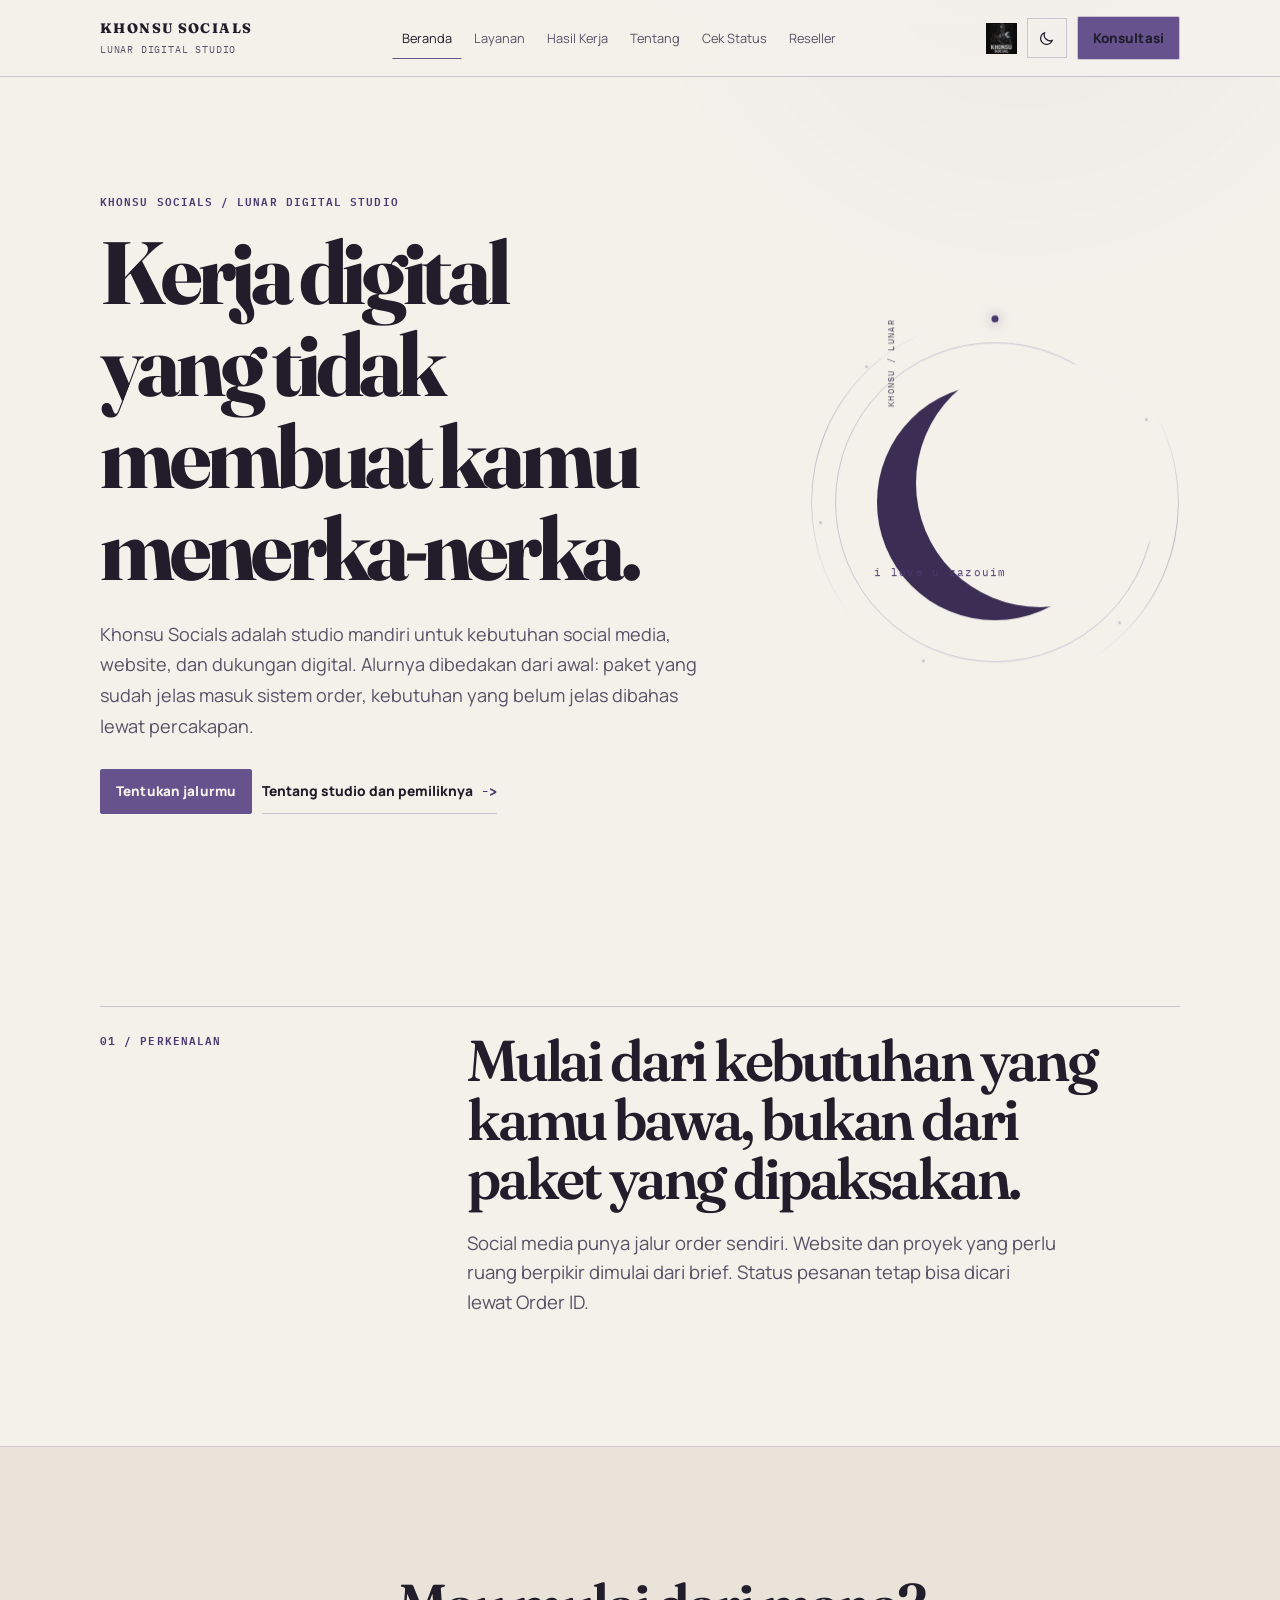
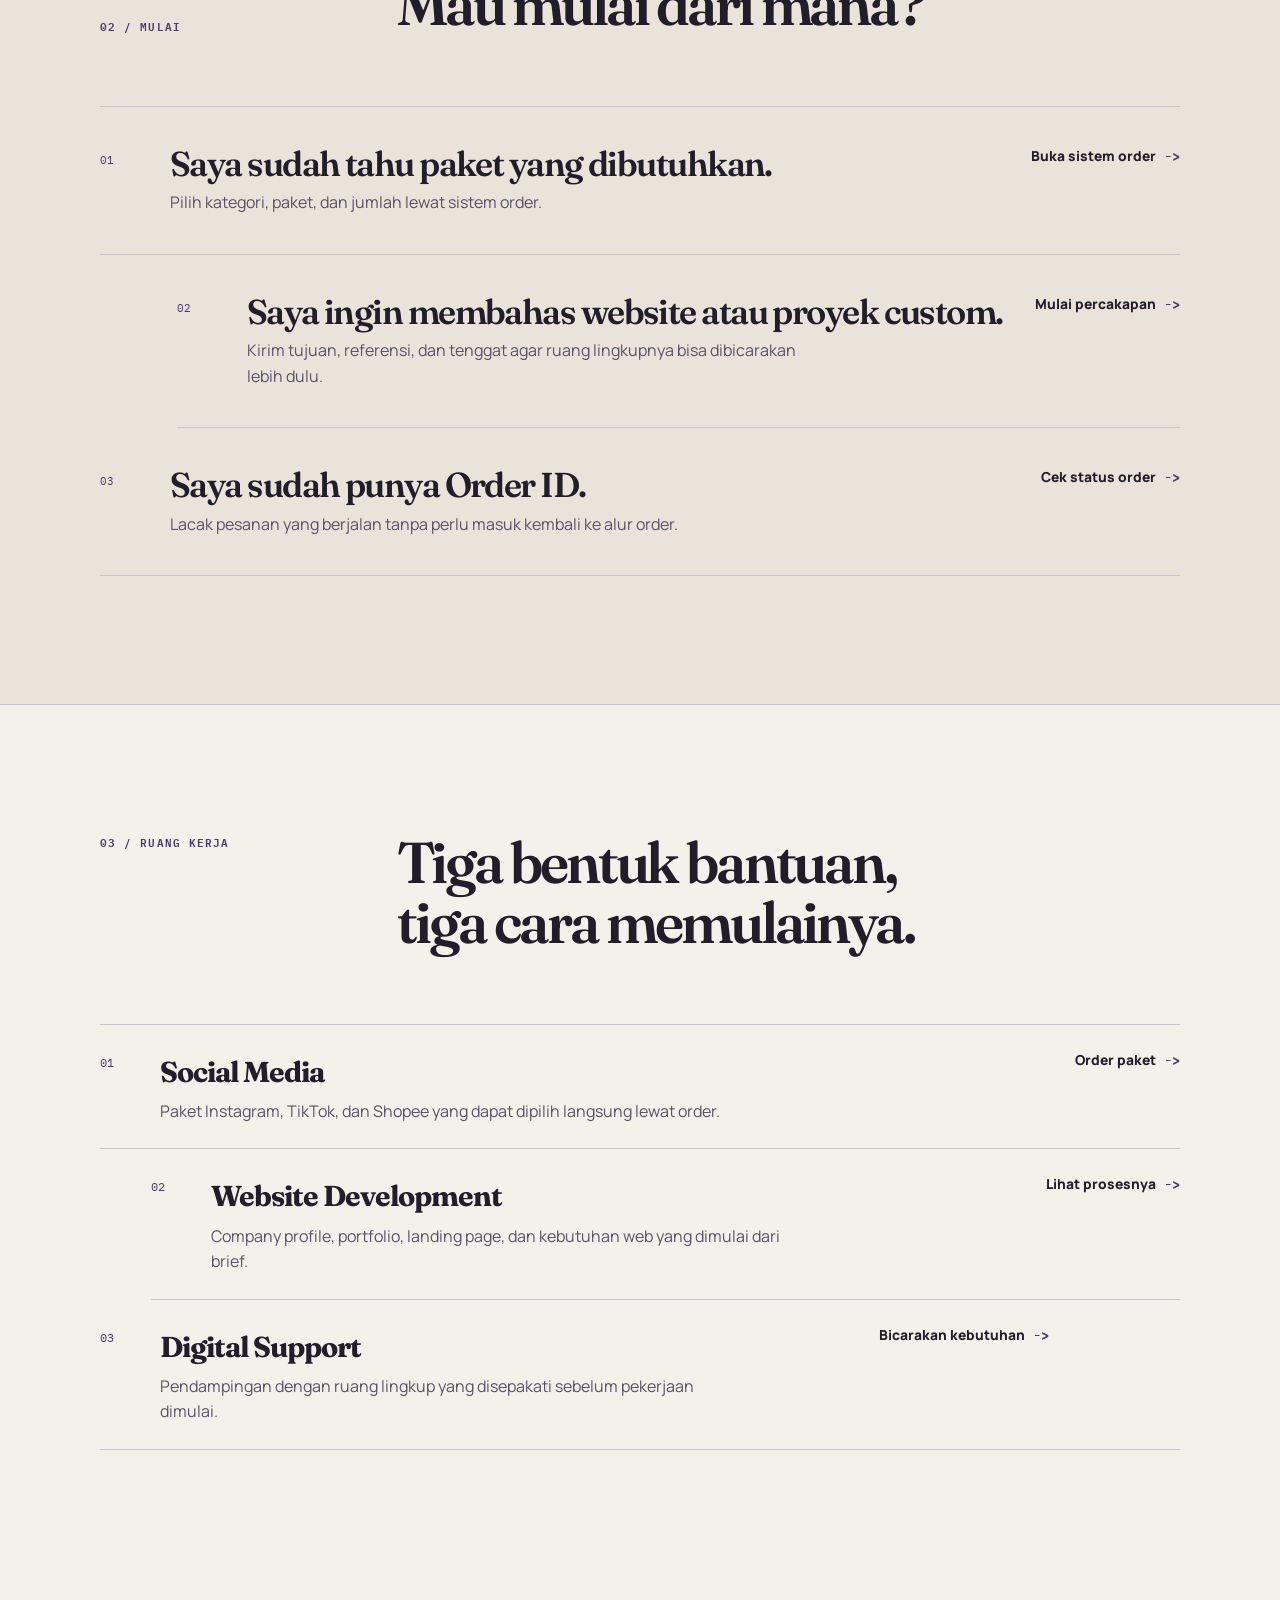
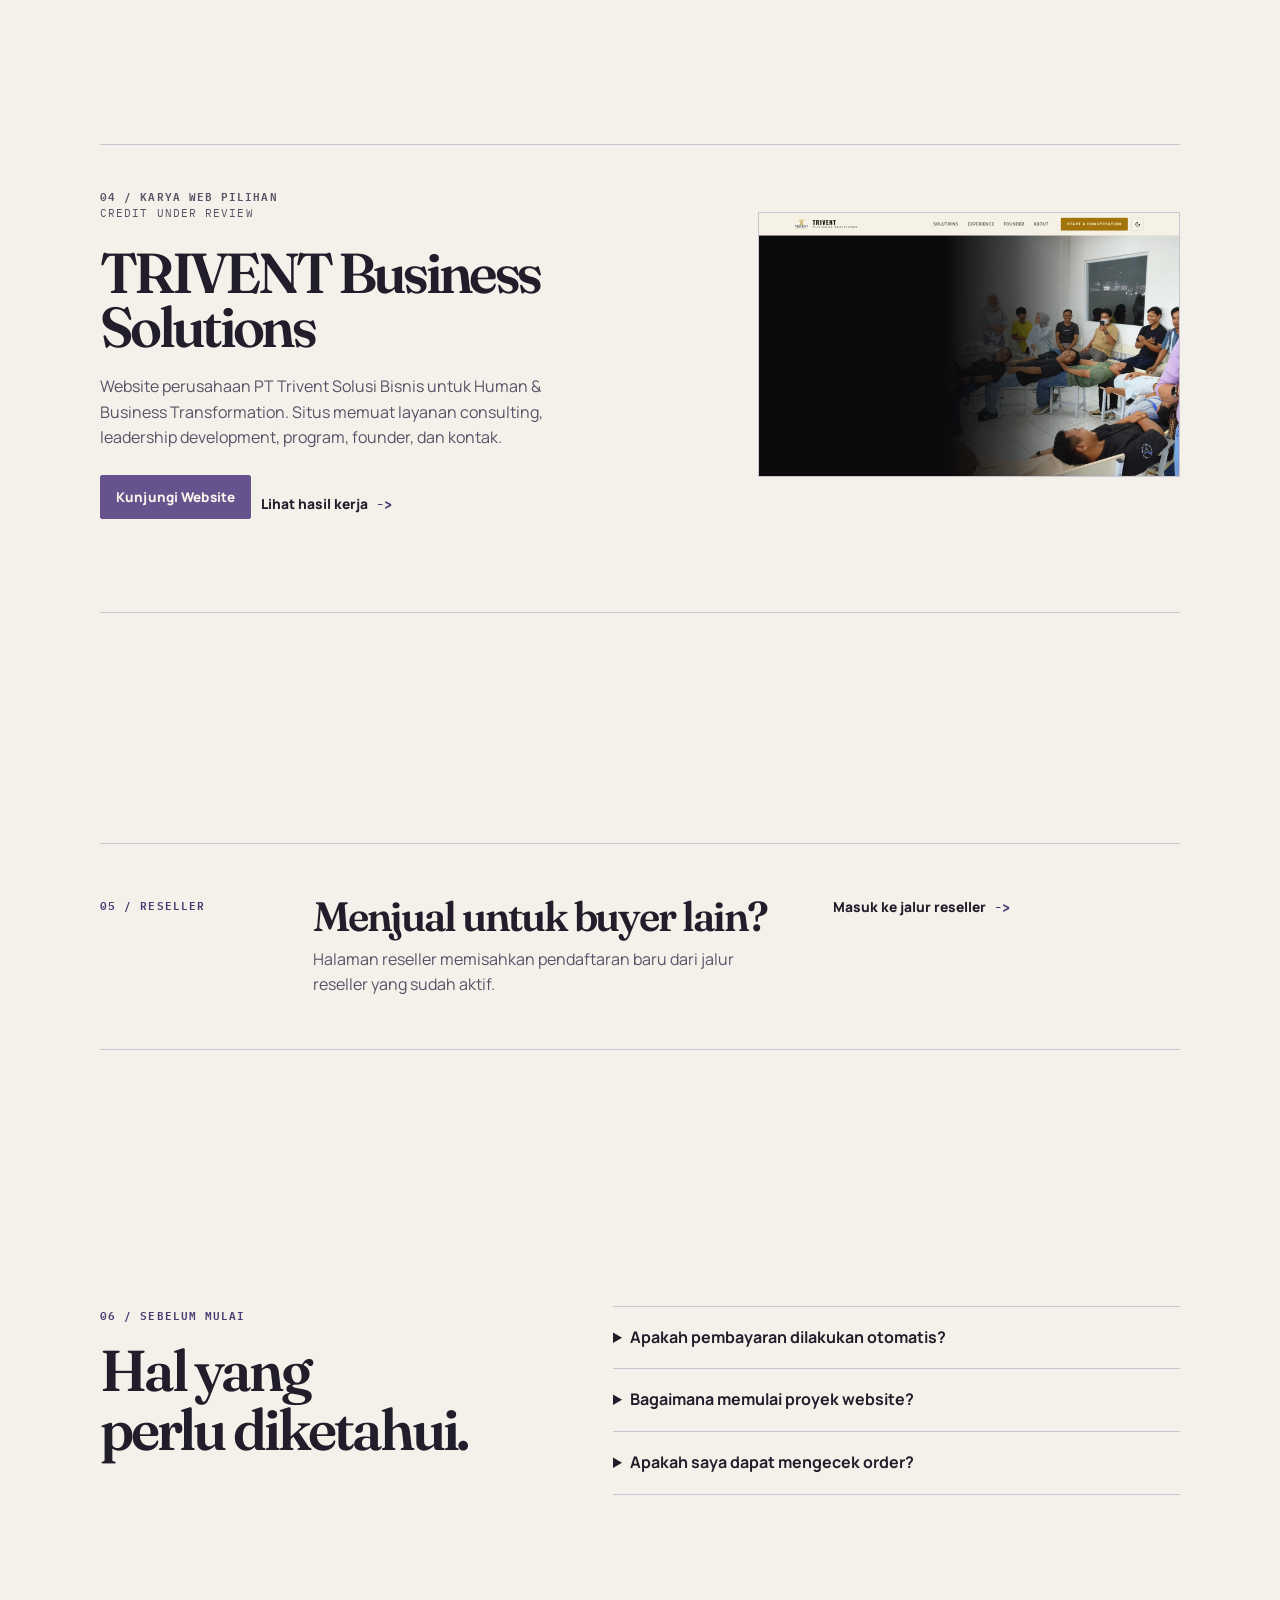
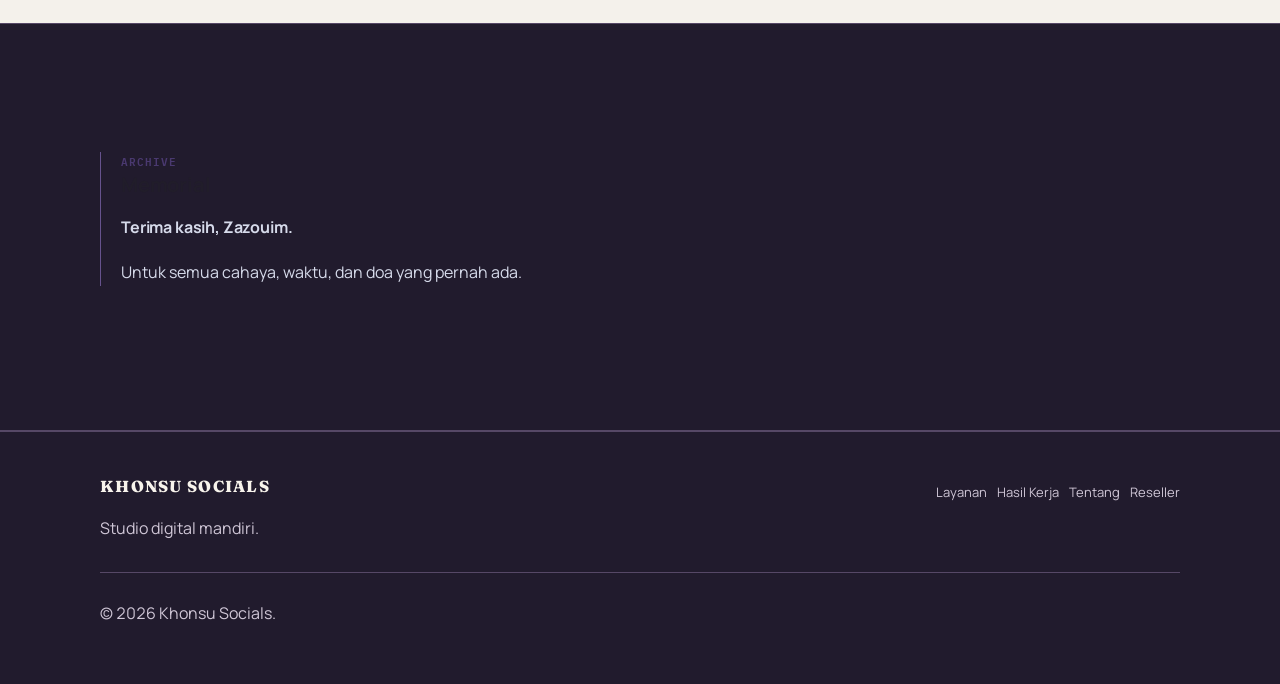
==== commit 83e696c4: "Refine Lunar editorial flow and profiles" ====
--- a/index.html
+++ b/index.html
@@ -8,28 +8,30 @@
   <meta name="description" content="Khonsu Socials adalah Lunar Digital Studio untuk layanan social media, pengembangan website, dan dukungan digital dengan alur yang jelas.">
   <title>Khonsu Socials | Lunar Digital Studio</title>
   <link rel="stylesheet" href="./assets/css/main.css">
-  <link rel="stylesheet" href="./assets/css/lunar.css?v=4">
+  <link rel="stylesheet" href="./assets/css/lunar.css?v=5">
 </head>
 <body class="theme--dark page-home">
   <a class="skip-link" href="#main">Lewati ke konten</a>
   <header class="site-header"><div class="container"><nav class="nav" aria-label="Navigasi utama"><div class="nav__left"><a class="brand" href="./index.html"><span class="brand__name">Khonsu Socials</span><span class="brand__tag">Lunar Digital Studio</span></a></div><div class="nav__center"></div><div class="nav__right"><img class="nav__logo" src="./assets/images/brand/logo.png" alt="Logo Khonsu Socials"></div></nav></div></header>
   <main id="main">
-    <section class="section section--hero"><div class="container"><div class="hero"><div class="hero__content"><p class="eyebrow">Independent digital studio</p><h1 class="hero__title">Kerja digital yang jelas dari awal sampai selesai.</h1><p class="hero__subtitle">Khonsu Socials membantu kebutuhan social media, website, dan dukungan digital. Paket yang sudah ada bisa langsung dipesan. Proyek custom dimulai dari percakapan yang rapi.</p><div class="hero__cta"><a class="btn btn--primary" href="./pages/layanan.html">Lihat Layanan</a><a class="btn btn--outline" href="https://wa.me/6281314604337?text=Halo%20Khonsu%20Socials%2C%20saya%20ingin%20konsultasi%20proyek.%0A%0AJenis%20kebutuhan%3A%0ATujuan%3A%0ATenggat%3A" target="_blank" rel="noopener noreferrer">Konsultasi Proyek</a></div><div class="hero__meta"><div class="meta-card"><span class="meta-card__label">Ready to order</span><span class="meta-card__value">Paket social media</span></div><div class="meta-card"><span class="meta-card__label">Custom</span><span class="meta-card__value">Website dan kebutuhan lain</span></div><div class="meta-card"><span class="meta-card__label">Tracking</span><span class="meta-card__value"><a href="./pages/status.html">Cek status order</a></span></div></div></div><div class="hero__visual" aria-hidden="true"><div class="lunar-mark" data-home-motion><span class="lunar-mark__halo"></span><span class="lunar-mark__orbit-dot"></span><span class="lunar-mark__stars"><span class="lunar-mark__star"></span><span class="lunar-mark__star"></span><span class="lunar-mark__star"></span><span class="lunar-mark__star"></span><span class="lunar-mark__star"></span></span><span class="lunar-mark__label">i love u zazouim</span></div></div></div></div></section>
+    <section class="section section--hero"><div class="container"><div class="hero hero--introduction"><div class="hero__content"><p class="hero__kicker">Khonsu Socials / Lunar Digital Studio</p><h1 class="hero__title">Kerja digital yang tidak membuat kamu menerka-nerka.</h1><p class="hero__subtitle">Khonsu Socials adalah studio mandiri untuk kebutuhan social media, website, dan dukungan digital. Alurnya dibedakan dari awal: paket yang sudah jelas masuk sistem order, kebutuhan yang belum jelas dibahas lewat percakapan.</p><div class="hero__cta"><a class="btn btn--primary" href="#mulai">Tentukan jalurmu</a><a class="hero__text-link" href="./pages/tentang.html">Tentang studio dan pemiliknya <span aria-hidden="true">-&gt;</span></a></div></div><div class="hero__visual" aria-hidden="true"><div class="lunar-mark" data-home-motion><span class="lunar-mark__halo"></span><span class="lunar-mark__orbit-dot"></span><span class="lunar-mark__stars"><span class="lunar-mark__star"></span><span class="lunar-mark__star"></span><span class="lunar-mark__star"></span><span class="lunar-mark__star"></span><span class="lunar-mark__star"></span></span><span class="lunar-mark__stamp">KHONSU / LUNAR</span><span class="lunar-mark__label" data-zazouim-text="i love u zazouim">i love u zazouim</span></div></div></div></div></section>
 
-    <section class="section"><div class="container"><div class="section-head"><p class="eyebrow">Services</p><h2 class="section-title">Tiga cara Khonsu membantu.</h2><p class="section-desc">Setiap jalur punya langkah berikutnya sendiri supaya order paket tidak bercampur dengan pembahasan proyek custom.</p></div><div class="service-index"><article class="service-index__item"><span class="service-index__number">01</span><div><h3>Social Media</h3><p>Paket Instagram, TikTok, dan Shopee yang dapat dipilih melalui sistem order.</p></div><a class="btn btn--outline" href="./pages/order.html">Buat order</a></article><article class="service-index__item"><span class="service-index__number">02</span><div><h3>Website Development</h3><p>Website company profile, portfolio, landing page, dan kebutuhan custom yang dibahas dari brief.</p></div><a class="btn btn--outline" href="./pages/website-development.html">Pelajari</a></article><article class="service-index__item"><span class="service-index__number">03</span><div><h3>Digital Support</h3><p>Konsultasi dan pendampingan digital dengan ruang lingkup yang disepakati lebih dulu.</p></div><a class="btn btn--outline" href="https://wa.me/6281314604337?text=Halo%20Khonsu%20Socials%2C%20saya%20ingin%20konsultasi%20digital%20support." target="_blank" rel="noopener noreferrer">Konsultasi</a></article></div></div></section>
+    <section class="section section--introduction"><div class="container"><div class="intro-statement"><p class="section-index">01 / Perkenalan</p><div><h2>Mulai dari kebutuhan yang kamu bawa, bukan dari paket yang dipaksakan.</h2><p>Social media punya jalur order sendiri. Website dan proyek yang perlu ruang berpikir dimulai dari brief. Status pesanan tetap bisa dicari lewat Order ID.</p></div></div></div></section>
 
-    <section class="section section--alt"><div class="container"><div class="section-head"><p class="eyebrow">Selected work</p><h2 class="section-title">TRIVENT hadir pertama dalam karya web pilihan.</h2></div><article class="featured-work"><figure class="featured-work__media"><img src="./assets/images/portfolio/trivent/trivent-desktop.png" width="1440" height="900" loading="lazy" decoding="async" alt="Tampilan desktop situs TRIVENT Business Solutions dengan navigasi dan foto kegiatan"></figure><div><p class="featured-work__meta">Featured web project / 001 · Credit under review</p><h3>TRIVENT Business Solutions</h3><p>Website perusahaan PT Trivent Solusi Bisnis untuk Human &amp; Business Transformation. Situs memuat layanan consulting, leadership development, program, founder, dan kontak.</p><div class="featured-work__actions"><a class="btn btn--primary" href="https://trivent-web-alpha.vercel.app/" target="_blank" rel="noopener noreferrer">Kunjungi Website</a><a class="btn btn--outline" href="./pages/website-development.html">Lihat layanan web</a></div></div></article><div class="project-grid project-grid--spaced"><article class="project-card"><span class="project-card__label">Personal Project</span><h3>Khonsu Socials</h3><p>Landing page social links milik studio.</p></article><article class="project-card"><span class="project-card__label">Publication status to confirm</span><h3>Portfolio references</h3><p>Proyek lain dipisahkan di halaman hasil kerja sampai kredit dan izin publikasinya dapat dipastikan.</p></article></div><p class="section-link"><a class="btn btn--outline" href="./pages/hasil-kerja.html">Lihat Semua Hasil Kerja</a></p></div></section>
+    <section class="section section--routes" id="mulai"><div class="container"><div class="route-heading"><p class="section-index">02 / Mulai</p><h2>Mau mulai dari mana?</h2></div><div class="start-routes"><article class="start-route"><span>01</span><div><h3>Saya sudah tahu paket yang dibutuhkan.</h3><p>Pilih kategori, paket, dan jumlah lewat sistem order.</p></div><a class="text-link" href="./pages/order.html">Buka sistem order <span aria-hidden="true">-&gt;</span></a></article><article class="start-route"><span>02</span><div><h3>Saya ingin membahas website atau proyek custom.</h3><p>Kirim tujuan, referensi, dan tenggat agar ruang lingkupnya bisa dibicarakan lebih dulu.</p></div><a class="text-link" href="https://wa.me/6281314604337?text=Halo%20Khonsu%20Socials%2C%20saya%20ingin%20konsultasi%20proyek%20custom.%0A%0AJenis%20proyek%3A%0ATujuan%3A%0AReferensi%3A%0ATenggat%3A" target="_blank" rel="noopener noreferrer">Mulai percakapan <span aria-hidden="true">-&gt;</span></a></article><article class="start-route"><span>03</span><div><h3>Saya sudah punya Order ID.</h3><p>Lacak pesanan yang berjalan tanpa perlu masuk kembali ke alur order.</p></div><a class="text-link" href="./pages/status.html">Cek status order <span aria-hidden="true">-&gt;</span></a></article></div></div></section>
 
-    <section class="section"><div class="container"><div class="section-head"><p class="eyebrow">Start here</p><h2 class="section-title">Pilih jalur yang sesuai.</h2></div><div class="journeys"><article class="journey"><span class="eyebrow">Ready to order</span><h3>Paket yang sudah tersedia.</h3><p>Pilih kategori dan paket di sistem order. Setelah submit, simpan Order ID untuk memantau prosesnya.</p><a class="btn btn--primary" href="./pages/order.html">Buka Sistem Order</a></article><article class="journey"><span class="eyebrow">Custom project</span><h3>Butuh ruang untuk membahas scope.</h3><p>Kirim konteks proyek, tujuan, referensi, dan tenggat lewat WhatsApp. Jangan gunakan form kuantitas untuk proyek custom.</p><a class="btn btn--outline" href="https://wa.me/6281314604337?text=Halo%20Khonsu%20Socials%2C%20saya%20ingin%20konsultasi%20proyek%20custom.%0A%0AJenis%20proyek%3A%0ATujuan%3A%0AReferensi%3A%0ATenggat%3A" target="_blank" rel="noopener noreferrer">Konsultasi Proyek</a></article></div></div></section>
+    <section class="section section--services"><div class="container"><div class="service-intro"><p class="section-index">03 / Ruang kerja</p><h2>Tiga bentuk bantuan, tiga cara memulainya.</h2></div><div class="service-index service-index--editorial"><article class="service-index__item"><span class="service-index__number">01</span><div><h3>Social Media</h3><p>Paket Instagram, TikTok, dan Shopee yang dapat dipilih langsung lewat order.</p></div><a class="text-link" href="./pages/order.html">Order paket <span aria-hidden="true">-&gt;</span></a></article><article class="service-index__item"><span class="service-index__number">02</span><div><h3>Website Development</h3><p>Company profile, portfolio, landing page, dan kebutuhan web yang dimulai dari brief.</p></div><a class="text-link" href="./pages/website-development.html">Lihat prosesnya <span aria-hidden="true">-&gt;</span></a></article><article class="service-index__item"><span class="service-index__number">03</span><div><h3>Digital Support</h3><p>Pendampingan dengan ruang lingkup yang disepakati sebelum pekerjaan dimulai.</p></div><a class="text-link" href="https://wa.me/6281314604337?text=Halo%20Khonsu%20Socials%2C%20saya%20ingin%20konsultasi%20digital%20support." target="_blank" rel="noopener noreferrer">Bicarakan kebutuhan <span aria-hidden="true">-&gt;</span></a></article></div></div></section>
 
-    <section class="section section--alt"><div class="container"><div class="grid grid--2"><article><p class="eyebrow">Order tracking</p><h2 class="section-title">Sudah punya Order ID?</h2><p class="section-desc">Lihat status pesanan dari halaman tracking. Order terbaru pada perangkat yang sama dapat dipanggil dari sana.</p><p><a class="btn btn--primary" href="./pages/status.html">Cek Status</a></p></article><article><p class="eyebrow">Reseller</p><h2 class="section-title">Jalankan penjualan dengan alur yang sama.</h2><p class="section-desc">Reseller punya pendaftaran dan sistem order tersendiri tanpa mengubah jalur order langsung.</p><p><a class="btn btn--outline" href="./pages/reseller.html">Info Reseller</a></p></article></div></div></section>
+    <section class="section section--work"><div class="container"><article class="featured-work featured-work--offset"><div class="featured-work__copy"><p class="section-index">04 / Karya web pilihan</p><p class="featured-work__meta">Credit under review</p><h2>TRIVENT Business Solutions</h2><p>Website perusahaan PT Trivent Solusi Bisnis untuk Human &amp; Business Transformation. Situs memuat layanan consulting, leadership development, program, founder, dan kontak.</p><div class="featured-work__actions"><a class="btn btn--primary" href="https://trivent-web-alpha.vercel.app/" target="_blank" rel="noopener noreferrer">Kunjungi Website</a><a class="text-link" href="./pages/hasil-kerja.html">Lihat hasil kerja <span aria-hidden="true">-&gt;</span></a></div></div><figure class="featured-work__media"><img src="./assets/images/portfolio/trivent/trivent-desktop.png" width="1440" height="900" loading="lazy" decoding="async" alt="Tampilan desktop situs TRIVENT Business Solutions dengan navigasi dan foto kegiatan"></figure></article></div></section>
 
-    <section class="section"><div class="container"><div class="section-head"><p class="eyebrow">FAQ</p><h2 class="section-title">Sebelum mulai.</h2></div><div class="faq-list"><details><summary>Apakah pembayaran dilakukan otomatis?</summary><p>Tidak. Pembayaran dilakukan setelah konfirmasi melalui WhatsApp. Informasi transfer tetap tersedia pada alur yang sudah ada.</p></details><details><summary>Bagaimana memulai proyek website?</summary><p>Gunakan Konsultasi Proyek dan sertakan tujuan, referensi, materi yang sudah ada, serta tenggat bila ada.</p></details><details><summary>Apakah saya dapat mengecek order?</summary><p>Ya. Simpan Order ID setelah submit, lalu gunakan halaman Cek Status.</p></details></div></div></section>
+    <section class="section section--reseller-bridge"><div class="container"><div class="reseller-bridge"><p class="section-index">05 / Reseller</p><div><h2>Menjual untuk buyer lain?</h2><p>Halaman reseller memisahkan pendaftaran baru dari jalur reseller yang sudah aktif.</p></div><a class="text-link" href="./pages/reseller.html">Masuk ke jalur reseller <span aria-hidden="true">-&gt;</span></a></div></div></section>
 
-    <section class="section section--memorial" aria-label="Memorial"><div class="container"><div class="memorial"><p class="eyebrow">Archive</p><h2 class="memorial__title">Memorial</h2><div class="memorial__body"><p class="memorial__lead">Terima kasih, Zazouim.</p><p>Untuk semua cahaya, waktu, dan doa yang pernah ada.</p></div></div></div></section>
+    <section class="section section--faq"><div class="container"><div class="faq-layout"><div><p class="section-index">06 / Sebelum mulai</p><h2>Hal yang perlu diketahui.</h2></div><div class="faq-list"><details><summary>Apakah pembayaran dilakukan otomatis?</summary><p>Tidak. Pembayaran dilakukan setelah konfirmasi melalui WhatsApp. Informasi transfer tetap tersedia pada alur yang sudah ada.</p></details><details><summary>Bagaimana memulai proyek website?</summary><p>Gunakan jalur konsultasi dan sertakan tujuan, referensi, materi yang sudah ada, serta tenggat bila ada.</p></details><details><summary>Apakah saya dapat mengecek order?</summary><p>Ya. Simpan Order ID setelah submit, lalu gunakan halaman Cek Status.</p></details></div></div></div></section>
+
+    <section class="section section--memorial" aria-label="Memorial"><div class="container"><div class="memorial"><p class="section-index">Archive</p><h2 class="memorial__title">Memorial</h2><div class="memorial__body"><p class="memorial__lead">Terima kasih, Zazouim.</p><p>Untuk semua cahaya, waktu, dan doa yang pernah ada.</p></div></div></div></section>
   </main>
-  <footer class="site-footer"><div class="container"><div class="footer"><div><p class="footer__brand">Khonsu Socials</p><p class="muted">Social media, website development, dan digital support.</p></div><div class="footer__right"><a class="footer__link" href="./pages/layanan.html">Layanan</a><a class="footer__link" href="./pages/hasil-kerja.html">Hasil Kerja</a><a class="footer__link" href="./pages/status.html">Cek Status</a><a class="footer__link" href="./pages/reseller.html">Reseller</a></div></div><div class="footer__bottom"><p class="muted">&copy; <span id="year"></span> Khonsu Socials.</p></div></div></footer>
-  <script src="./assets/js/main.js?v=4" defer></script>
-  <script src="./assets/js/home.motion.js?v=4" defer></script>
+  <footer class="site-footer"><div class="container"><div class="footer"><div><p class="footer__brand">Khonsu Socials</p><p class="muted">Studio digital mandiri.</p></div><div class="footer__right"><a class="footer__link" href="./pages/layanan.html">Layanan</a><a class="footer__link" href="./pages/hasil-kerja.html">Hasil Kerja</a><a class="footer__link" href="./pages/tentang.html">Tentang</a><a class="footer__link" href="./pages/reseller.html">Reseller</a></div></div><div class="footer__bottom"><p class="muted">&copy; <span id="year"></span> Khonsu Socials.</p></div></div></footer>
+  <script src="./assets/js/main.js?v=5" defer></script>
+  <script src="./assets/js/home.motion.js?v=5" defer></script>
 </body>
 </html>
--- a/assets/css/lunar.css
+++ b/assets/css/lunar.css
@@ -1,4 +1,4 @@
-@import url("https://fonts.googleapis.com/css2?family=IBM+Plex+Mono:wght@400;500;600&family=Manrope:wght@400;500;600;700;800&display=swap");
+@import url("https://fonts.googleapis.com/css2?family=Fraunces:opsz,wght@9..144,600;9..144,700&family=IBM+Plex+Mono:wght@400;500;600&family=Manrope:wght@400;500;600;700;800&display=swap");
 
 /* Lunar Digital Studio presentation layer. Transactional IDs and scripts stay untouched. */
 :root,
@@ -23,12 +23,12 @@
   --color-moon-star: #c2b8ed;
   --moon-body-opacity: 0.22;
   --moon-halo-opacity: 0.62;
-  --font-display: Manrope, "Avenir Next", "Segoe UI", sans-serif;
+  --font-display: Fraunces, Georgia, serif;
   --font-body: Manrope, "Avenir Next", "Segoe UI", sans-serif;
   --font-mono: "IBM Plex Mono", "SFMono-Regular", Consolas, monospace;
   --container: 1160px;
-  --radius: 12px;
-  --radius-sm: 8px;
+  --radius: 4px;
+  --radius-sm: 2px;
   --shadow: 0 18px 48px rgba(0, 0, 0, 0.22);
   --color-header: rgba(11, 14, 22, 0.94);
   --color-alt: rgba(20, 25, 37, 0.46);
@@ -103,7 +103,7 @@
 }
 
 .container { max-width: var(--container); padding-inline: clamp(18px, 4vw, 40px); }
-.section { padding-block: clamp(56px, 8vw, 112px); }
+.section { padding-block: clamp(72px, 10vw, 144px); }
 .section--alt { background: var(--color-alt); border-block: 1px solid var(--color-border); }
 .section--hero { padding-block: clamp(52px, 9vw, 132px) clamp(56px, 8vw, 106px); }
 .section--page-hero { padding-block: clamp(52px, 8vw, 98px) 36px; }
@@ -120,7 +120,7 @@
   overflow-wrap: anywhere;
   text-wrap: balance;
 }
-.section-title { font-size: clamp(1.85rem, 4vw, 3.1rem); margin-bottom: 14px; }
+.section-title { font-size: clamp(2.15rem, 4.5vw, 3.7rem); margin-bottom: 14px; }
 .section-desc,
 .page-hero__subtitle,
 .hero__subtitle,
@@ -148,7 +148,7 @@
 html[data-theme="light"] .nav__theme-icon--sun { display: none; }
 .nav__toggle { display: none; }
 
-.btn { border-color: var(--color-border); border-radius: 8px; color: var(--color-text); font-size: 0.88rem; font-weight: 700; line-height: 1.2; min-height: 44px; padding: 11px 15px; white-space: nowrap; }
+.btn { border-color: var(--color-border); border-radius: 2px; color: var(--color-text); font-size: 0.84rem; font-weight: 800; letter-spacing: 0.01em; line-height: 1.2; min-height: 44px; padding: 11px 15px; white-space: nowrap; }
 .btn:focus-visible,
 .nav__link:focus-visible,
 .footer__link:focus-visible { outline: 2px solid var(--color-accent-strong); outline-offset: 3px; }
@@ -181,16 +181,25 @@
   padding: 0;
   text-transform: uppercase;
 }
-.eyebrow::before { background: var(--color-accent); content: ""; display: inline-block; height: 1px; margin: 0 9px 3px 0; width: 22px; }
+.eyebrow::before { content: none; }
 
 .hero { align-items: end; gap: clamp(32px, 7vw, 86px); grid-template-columns: minmax(0, 1.1fr) minmax(260px, 0.65fr); }
-.hero__title { font-size: clamp(2.75rem, 6.4vw, 5.9rem); margin: 16px 0 20px; max-width: 760px; }
+.hero__title { font-size: clamp(3.25rem, 6.9vw, 6.5rem); margin: 18px 0 24px; max-width: 760px; }
 .hero__subtitle { font-size: clamp(1rem, 1.5vw, 1.13rem); max-width: 630px; }
 .hero__cta { gap: 10px; margin-top: 27px; }
 .hero__meta { display: flex; gap: 20px; margin-top: 35px; }
 .meta-card { background: transparent; border: 0; border-left: 1px solid var(--color-border); border-radius: 0; padding: 0 0 0 12px; }
 .meta-card__label { color: var(--color-muted); font-family: var(--font-mono); font-size: 0.67rem; letter-spacing: 0.08em; text-transform: uppercase; }
 .meta-card__value { color: var(--color-text); font-size: 0.84rem; }
+.hero--introduction { align-items: center; }
+.hero__kicker,
+.section-index { color: var(--color-accent-strong); font-family: var(--font-mono); font-size: 0.67rem; font-weight: 600; letter-spacing: 0.1em; margin: 0; text-transform: uppercase; }
+.hero__text-link,
+.text-link { align-items: center; color: var(--color-text); display: inline-flex; font-size: 0.86rem; font-weight: 800; gap: 8px; text-decoration: none; }
+.hero__text-link { border-bottom: 1px solid var(--color-border); padding-block: 11px; }
+.text-link span,
+.hero__text-link span { color: var(--color-accent-strong); font-family: var(--font-mono); transition: transform 220ms cubic-bezier(0.22, 1, 0.36, 1); }
+@media (hover: hover) { .text-link:hover span, .hero__text-link:hover span { transform: translateX(4px); } }
 .hero__visual { justify-content: center; }
 .lunar-mark { aspect-ratio: 1; border: 1px solid var(--color-border); border-radius: 50%; isolation: isolate; max-width: 320px; position: relative; transform: translate3d(0, var(--lunar-drift, 0px), 0) perspective(900px) rotateX(var(--rx, 0deg)) rotateY(var(--ry, 0deg)); transform-style: preserve-3d; transition: transform 260ms ease-out; width: 100%; will-change: transform; }
 .lunar-mark::before { background: var(--color-moon-body); border-radius: 50%; content: ""; inset: 13%; opacity: var(--moon-body-opacity); position: absolute; z-index: 1; }
@@ -205,11 +214,47 @@
 .lunar-mark__star:nth-child(3) { animation-delay: -2.4s; bottom: 18%; right: 17%; }
 .lunar-mark__star:nth-child(4) { animation-delay: -3.2s; bottom: 8%; left: 31%; }
 .lunar-mark__star:nth-child(5) { animation-delay: -0.5s; left: 4%; top: 55%; }
-.lunar-mark__label { bottom: 26%; color: var(--color-accent-strong); font-family: var(--font-mono); font-size: 0.67rem; left: 12%; letter-spacing: 0.12em; position: absolute; z-index: 3; }
+.lunar-mark__stamp { color: var(--color-muted); font-family: var(--font-mono); font-size: 0.57rem; left: 15%; letter-spacing: 0.14em; position: absolute; top: 20%; transform: rotate(-90deg); transform-origin: left top; z-index: 3; }
+.lunar-mark__label { bottom: 25%; color: var(--color-accent-strong); font-family: var(--font-mono); font-size: 0.67rem; left: 12%; letter-spacing: 0.12em; min-height: 1.3em; position: absolute; z-index: 5; }
+.lunar-mark__label.is-typing::after { animation: lunar-caret 720ms steps(1) infinite; background: currentColor; content: ""; display: inline-block; height: 0.9em; margin-left: 4px; vertical-align: -0.12em; width: 1px; }
 
 @keyframes lunar-halo-spin { to { transform: rotate(360deg); } }
 @keyframes lunar-orbit { to { transform: rotate(360deg); } }
 @keyframes lunar-star-twinkle { 0%, 100% { opacity: 0.16; transform: scale(0.75); } 48% { opacity: 0.9; transform: scale(1.25); } }
+@keyframes lunar-caret { 50% { opacity: 0; } }
+
+.section--introduction { padding-top: clamp(48px, 7vw, 96px); }
+.intro-statement { border-top: 1px solid var(--color-border); display: grid; gap: clamp(26px, 7vw, 96px); grid-template-columns: minmax(140px, 0.28fr) minmax(0, 0.72fr); padding-top: 24px; }
+.intro-statement h2,
+.route-heading h2,
+.service-intro h2,
+.faq-layout h2 { font-family: var(--font-display); font-size: clamp(2.1rem, 4.5vw, 4.3rem); font-weight: 600; letter-spacing: -0.055em; line-height: 1.03; margin: 0; max-width: 780px; text-wrap: balance; }
+.intro-statement p:not(.section-index) { color: var(--color-muted); font-size: clamp(1rem, 1.5vw, 1.16rem); margin: 20px 0 0; max-width: 590px; }
+.section--routes { background: var(--color-alt); border-block: 1px solid var(--color-border); }
+.route-heading { align-items: end; display: grid; gap: 22px; grid-template-columns: minmax(150px, 0.26fr) minmax(0, 0.74fr); margin-bottom: clamp(32px, 6vw, 72px); }
+.start-routes { border-top: 1px solid var(--color-border); }
+.start-route { align-items: start; border-bottom: 1px solid var(--color-border); display: grid; gap: 22px; grid-template-columns: 48px minmax(0, 1fr) auto; padding: clamp(24px, 3vw, 38px) 0; }
+.start-route:nth-child(2) { margin-left: clamp(0px, 6vw, 88px); }
+.start-route > span { color: var(--color-accent-strong); font-family: var(--font-mono); font-size: 0.7rem; padding-top: 7px; }
+.start-route h3 { font-family: var(--font-display); font-size: clamp(1.45rem, 2.7vw, 2.25rem); font-weight: 600; letter-spacing: -0.045em; line-height: 1.08; margin: 0 0 8px; }
+.start-route p { color: var(--color-muted); margin: 0; max-width: 560px; }
+.service-intro { display: grid; gap: 22px; grid-template-columns: minmax(150px, 0.26fr) minmax(0, 0.74fr); margin-bottom: clamp(34px, 6vw, 72px); }
+.service-index--editorial .service-index__item { grid-template-columns: 44px minmax(0, 1fr) auto; }
+.service-index--editorial .service-index__item:nth-child(2) { margin-left: clamp(0px, 4vw, 62px); }
+.service-index--editorial .service-index__item:nth-child(3) { grid-template-columns: 44px minmax(0, 0.7fr) minmax(0, 0.3fr); }
+.section--work { padding-top: clamp(86px, 13vw, 188px); }
+.featured-work--offset { align-items: end; grid-template-columns: minmax(0, 0.48fr) minmax(0, 1.2fr); }
+.featured-work--offset .featured-work__copy { padding-bottom: clamp(0px, 4vw, 52px); }
+.featured-work--offset .featured-work__media { margin: 0; transform: translateY(-34px); }
+.featured-work--offset h2 { font-family: var(--font-display); font-size: clamp(2.35rem, 4.4vw, 4.5rem); font-weight: 600; letter-spacing: -0.065em; line-height: 0.96; margin: 24px 0 20px; }
+.featured-work--offset .featured-work__meta { margin-bottom: 0; }
+.featured-work--offset .text-link { margin-top: 14px; }
+.section--reseller-bridge { padding-top: clamp(52px, 8vw, 112px); }
+.reseller-bridge { align-items: start; border-bottom: 1px solid var(--color-border); border-top: 1px solid var(--color-border); display: grid; gap: 26px; grid-template-columns: minmax(140px, 0.22fr) minmax(0, 0.58fr) auto; padding: clamp(26px, 4vw, 54px) 0; }
+.reseller-bridge h2 { font-family: var(--font-display); font-size: clamp(1.75rem, 3.2vw, 2.85rem); font-weight: 600; letter-spacing: -0.05em; line-height: 1; margin: 0 0 10px; }
+.reseller-bridge p:not(.section-index) { color: var(--color-muted); margin: 0; max-width: 470px; }
+.faq-layout { display: grid; gap: clamp(34px, 8vw, 120px); grid-template-columns: minmax(0, 0.42fr) minmax(0, 0.58fr); }
+.faq-layout .section-index { margin-bottom: 18px; }
 
 .grid { gap: 18px; }
 .grid--cards { grid-template-columns: repeat(3, minmax(0, 1fr)); }
@@ -276,6 +321,22 @@
 .page-intro p { color: var(--color-muted); font-size: 1.08rem; margin: 0; max-width: 700px; }
 .page-intro__label { color: var(--color-accent-strong); font-family: var(--font-mono); font-size: 0.67rem; letter-spacing: 0.1em; padding-top: 5px; text-transform: uppercase; }
 
+.page-hero--about { align-items: center; grid-template-columns: minmax(0, 0.72fr) minmax(220px, 0.28fr); }
+.about-note { align-self: end; border-left: 1px solid var(--color-accent); color: var(--color-muted); font-family: var(--font-display); font-size: clamp(1.3rem, 2.4vw, 2rem); line-height: 1.08; margin: 0; padding: 0 0 0 20px; }
+.about-note p { margin: 0; }
+.profile-links { border-top: 1px solid var(--color-border); }
+.profile-link { align-items: baseline; border-bottom: 1px solid var(--color-border); color: var(--color-muted); display: grid; gap: 18px; grid-template-columns: minmax(130px, 0.34fr) minmax(0, 0.62fr) auto; padding: clamp(22px, 3vw, 34px) 0; text-decoration: none; transition: color 220ms cubic-bezier(0.22, 1, 0.36, 1), padding-left 220ms cubic-bezier(0.22, 1, 0.36, 1); }
+.profile-link strong { color: var(--color-text); font-family: var(--font-display); font-size: clamp(1.35rem, 2.6vw, 2.4rem); font-weight: 600; letter-spacing: -0.04em; }
+.profile-link > span:last-child { color: var(--color-accent-strong); font-family: var(--font-mono); }
+@media (hover: hover) { .profile-link:hover { color: var(--color-text); padding-left: 12px; } }
+
+.section--reseller-active { padding-block: clamp(38px, 6vw, 82px); }
+.reseller-active { background: var(--color-surface-raised); display: grid; gap: 28px; grid-template-columns: minmax(0, 0.68fr) auto; padding: clamp(28px, 5vw, 64px); }
+.reseller-active .section-index { margin-bottom: 20px; }
+.reseller-active h2 { font-family: var(--font-display); font-size: clamp(2rem, 4vw, 3.7rem); font-weight: 600; letter-spacing: -0.055em; line-height: 1; margin: 0; max-width: 690px; }
+.reseller-active p:not(.section-index) { color: var(--color-muted); margin: 16px 0 0; max-width: 620px; }
+.reseller-active__actions { align-items: flex-start; display: flex; flex-direction: column; gap: 16px; justify-content: end; }
+
 .input,
 .textarea,
 select.input { background: var(--color-field); border-color: var(--color-border); border-radius: 8px; color: var(--color-text); min-height: 46px; }
@@ -324,6 +385,22 @@
   .hero,
   .page-hero,
   .featured-work { grid-template-columns: minmax(0, 1fr); }
+  .intro-statement,
+  .route-heading,
+  .service-intro,
+  .reseller-bridge,
+  .faq-layout,
+  .page-hero--about { grid-template-columns: minmax(0, 1fr); }
+  .start-route,
+  .service-index--editorial .service-index__item,
+  .service-index--editorial .service-index__item:nth-child(3) { grid-template-columns: 34px minmax(0, 1fr); }
+  .start-route .text-link,
+  .service-index--editorial .text-link { grid-column: 2; justify-self: start; }
+  .start-route:nth-child(2),
+  .service-index--editorial .service-index__item:nth-child(2) { margin-left: 0; }
+  .featured-work--offset .featured-work__media { transform: none; }
+  .reseller-active { grid-template-columns: minmax(0, 1fr); }
+  .reseller-active__actions { align-items: flex-start; }
   .hero__visual { justify-content: flex-start; }
   .lunar-mark { max-width: 185px; }
   .hero__meta { flex-wrap: wrap; }
@@ -349,6 +426,16 @@
   .journeys { grid-template-columns: minmax(0, 1fr); }
   .journey { border-bottom: 1px solid var(--color-border); }
   .hero__meta { display: grid; grid-template-columns: minmax(0, 1fr); }
+  .start-route,
+  .service-index--editorial .service-index__item,
+  .service-index--editorial .service-index__item:nth-child(3) { grid-template-columns: minmax(0, 1fr); }
+  .start-route > span,
+  .service-index--editorial .service-index__number { padding-top: 0; }
+  .start-route .text-link,
+  .service-index--editorial .text-link { grid-column: auto; }
+  .profile-link { gap: 8px; grid-template-columns: minmax(0, 1fr) auto; }
+  .profile-link strong { grid-column: 1; }
+  .profile-link > span:last-child { grid-column: 2; grid-row: 1 / span 2; }
 }
 
 @media (prefers-reduced-motion: reduce) {
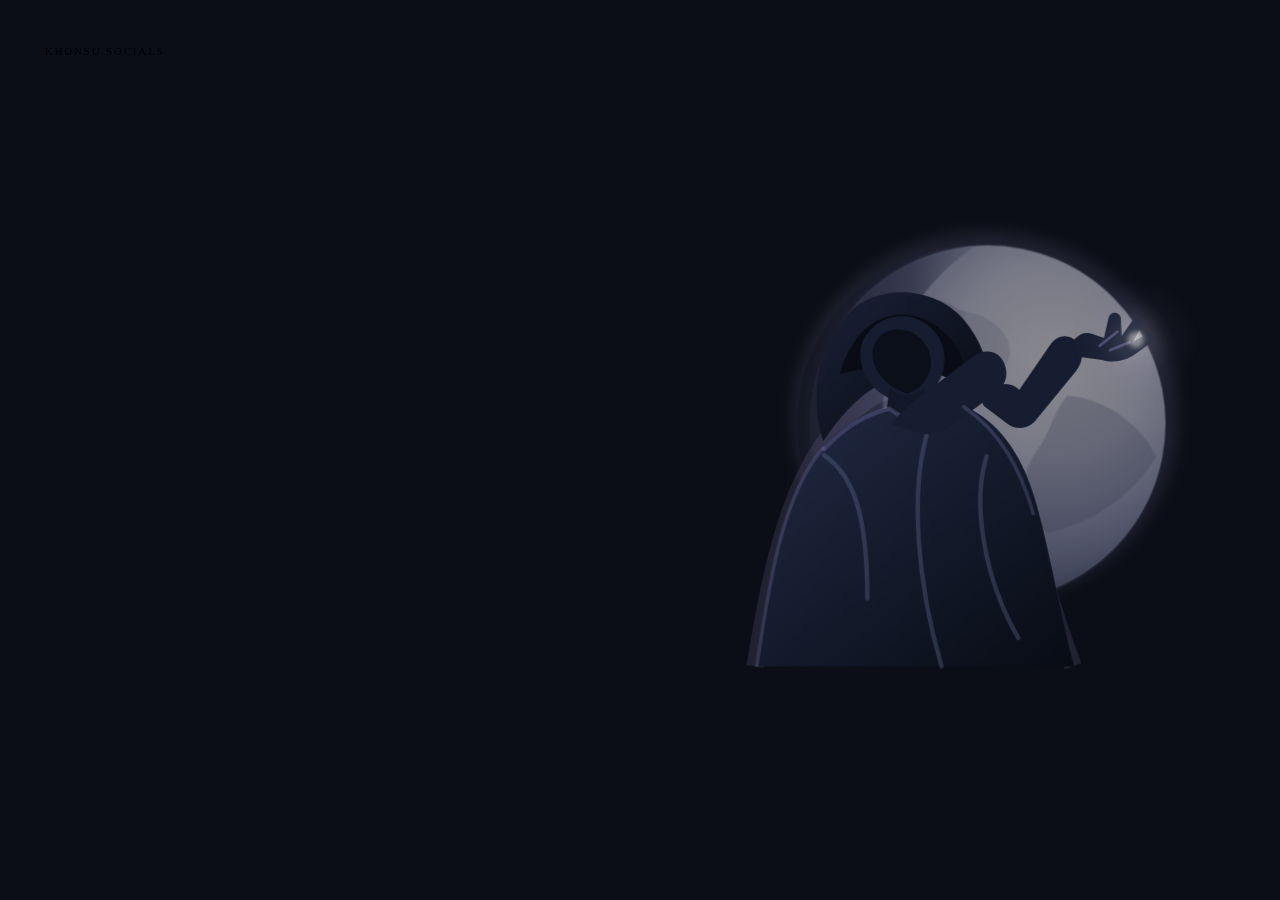
==== commit 89263b38: "Build Zazouim maintenance scene" ====
--- a/index.html
+++ b/index.html
@@ -3,35 +3,59 @@
 <head>
   <meta charset="utf-8">
   <meta name="viewport" content="width=device-width, initial-scale=1">
-  <script>try{var t=localStorage.getItem("lunar-theme");document.documentElement.dataset.theme=t==="light"||t==="dark"?t:matchMedia("(prefers-color-scheme: light)").matches?"light":"dark";}catch(_){document.documentElement.dataset.theme="dark";}</script>
   <meta name="theme-color" content="#0b0e16">
-  <meta name="description" content="Khonsu Socials adalah Lunar Digital Studio untuk layanan social media, pengembangan website, dan dukungan digital dengan alur yang jelas.">
-  <title>Khonsu Socials | Lunar Digital Studio</title>
+  <meta name="description" content="Khonsu Socials sedang menjalani pemeliharaan singkat. Status order dan kontak tetap tersedia.">
+  <title>Maintenance | Khonsu Socials</title>
+  <link rel="preconnect" href="https://fonts.googleapis.com">
+  <link rel="preconnect" href="https://fonts.gstatic.com" crossorigin>
   <link rel="stylesheet" href="./assets/css/main.css">
-  <link rel="stylesheet" href="./assets/css/lunar.css?v=5">
+  <link rel="stylesheet" href="./assets/css/maintenance.css?v=4">
 </head>
-<body class="theme--dark page-home">
-  <a class="skip-link" href="#main">Lewati ke konten</a>
-  <header class="site-header"><div class="container"><nav class="nav" aria-label="Navigasi utama"><div class="nav__left"><a class="brand" href="./index.html"><span class="brand__name">Khonsu Socials</span><span class="brand__tag">Lunar Digital Studio</span></a></div><div class="nav__center"></div><div class="nav__right"><img class="nav__logo" src="./assets/images/brand/logo.png" alt="Logo Khonsu Socials"></div></nav></div></header>
-  <main id="main">
-    <section class="section section--hero"><div class="container"><div class="hero hero--introduction"><div class="hero__content"><p class="hero__kicker">Khonsu Socials / Lunar Digital Studio</p><h1 class="hero__title">Kerja digital yang tidak membuat kamu menerka-nerka.</h1><p class="hero__subtitle">Khonsu Socials adalah studio mandiri untuk kebutuhan social media, website, dan dukungan digital. Alurnya dibedakan dari awal: paket yang sudah jelas masuk sistem order, kebutuhan yang belum jelas dibahas lewat percakapan.</p><div class="hero__cta"><a class="btn btn--primary" href="#mulai">Tentukan jalurmu</a><a class="hero__text-link" href="./pages/tentang.html">Tentang studio dan pemiliknya <span aria-hidden="true">-&gt;</span></a></div></div><div class="hero__visual" aria-hidden="true"><div class="lunar-mark" data-home-motion><span class="lunar-mark__halo"></span><span class="lunar-mark__orbit-dot"></span><span class="lunar-mark__stars"><span class="lunar-mark__star"></span><span class="lunar-mark__star"></span><span class="lunar-mark__star"></span><span class="lunar-mark__star"></span><span class="lunar-mark__star"></span></span><span class="lunar-mark__stamp">KHONSU / LUNAR</span><span class="lunar-mark__label" data-zazouim-text="i love u zazouim">i love u zazouim</span></div></div></div></div></section>
-
-    <section class="section section--introduction"><div class="container"><div class="intro-statement"><p class="section-index">01 / Perkenalan</p><div><h2>Mulai dari kebutuhan yang kamu bawa, bukan dari paket yang dipaksakan.</h2><p>Social media punya jalur order sendiri. Website dan proyek yang perlu ruang berpikir dimulai dari brief. Status pesanan tetap bisa dicari lewat Order ID.</p></div></div></div></section>
-
-    <section class="section section--routes" id="mulai"><div class="container"><div class="route-heading"><p class="section-index">02 / Mulai</p><h2>Mau mulai dari mana?</h2></div><div class="start-routes"><article class="start-route"><span>01</span><div><h3>Saya sudah tahu paket yang dibutuhkan.</h3><p>Pilih kategori, paket, dan jumlah lewat sistem order.</p></div><a class="text-link" href="./pages/order.html">Buka sistem order <span aria-hidden="true">-&gt;</span></a></article><article class="start-route"><span>02</span><div><h3>Saya ingin membahas website atau proyek custom.</h3><p>Kirim tujuan, referensi, dan tenggat agar ruang lingkupnya bisa dibicarakan lebih dulu.</p></div><a class="text-link" href="https://wa.me/6281314604337?text=Halo%20Khonsu%20Socials%2C%20saya%20ingin%20konsultasi%20proyek%20custom.%0A%0AJenis%20proyek%3A%0ATujuan%3A%0AReferensi%3A%0ATenggat%3A" target="_blank" rel="noopener noreferrer">Mulai percakapan <span aria-hidden="true">-&gt;</span></a></article><article class="start-route"><span>03</span><div><h3>Saya sudah punya Order ID.</h3><p>Lacak pesanan yang berjalan tanpa perlu masuk kembali ke alur order.</p></div><a class="text-link" href="./pages/status.html">Cek status order <span aria-hidden="true">-&gt;</span></a></article></div></div></section>
-
-    <section class="section section--services"><div class="container"><div class="service-intro"><p class="section-index">03 / Ruang kerja</p><h2>Tiga bentuk bantuan, tiga cara memulainya.</h2></div><div class="service-index service-index--editorial"><article class="service-index__item"><span class="service-index__number">01</span><div><h3>Social Media</h3><p>Paket Instagram, TikTok, dan Shopee yang dapat dipilih langsung lewat order.</p></div><a class="text-link" href="./pages/order.html">Order paket <span aria-hidden="true">-&gt;</span></a></article><article class="service-index__item"><span class="service-index__number">02</span><div><h3>Website Development</h3><p>Company profile, portfolio, landing page, dan kebutuhan web yang dimulai dari brief.</p></div><a class="text-link" href="./pages/website-development.html">Lihat prosesnya <span aria-hidden="true">-&gt;</span></a></article><article class="service-index__item"><span class="service-index__number">03</span><div><h3>Digital Support</h3><p>Pendampingan dengan ruang lingkup yang disepakati sebelum pekerjaan dimulai.</p></div><a class="text-link" href="https://wa.me/6281314604337?text=Halo%20Khonsu%20Socials%2C%20saya%20ingin%20konsultasi%20digital%20support." target="_blank" rel="noopener noreferrer">Bicarakan kebutuhan <span aria-hidden="true">-&gt;</span></a></article></div></div></section>
-
-    <section class="section section--work"><div class="container"><article class="featured-work featured-work--offset"><div class="featured-work__copy"><p class="section-index">04 / Karya web pilihan</p><p class="featured-work__meta">Credit under review</p><h2>TRIVENT Business Solutions</h2><p>Website perusahaan PT Trivent Solusi Bisnis untuk Human &amp; Business Transformation. Situs memuat layanan consulting, leadership development, program, founder, dan kontak.</p><div class="featured-work__actions"><a class="btn btn--primary" href="https://trivent-web-alpha.vercel.app/" target="_blank" rel="noopener noreferrer">Kunjungi Website</a><a class="text-link" href="./pages/hasil-kerja.html">Lihat hasil kerja <span aria-hidden="true">-&gt;</span></a></div></div><figure class="featured-work__media"><img src="./assets/images/portfolio/trivent/trivent-desktop.png" width="1440" height="900" loading="lazy" decoding="async" alt="Tampilan desktop situs TRIVENT Business Solutions dengan navigasi dan foto kegiatan"></figure></article></div></section>
-
-    <section class="section section--reseller-bridge"><div class="container"><div class="reseller-bridge"><p class="section-index">05 / Reseller</p><div><h2>Menjual untuk buyer lain?</h2><p>Halaman reseller memisahkan pendaftaran baru dari jalur reseller yang sudah aktif.</p></div><a class="text-link" href="./pages/reseller.html">Masuk ke jalur reseller <span aria-hidden="true">-&gt;</span></a></div></div></section>
-
-    <section class="section section--faq"><div class="container"><div class="faq-layout"><div><p class="section-index">06 / Sebelum mulai</p><h2>Hal yang perlu diketahui.</h2></div><div class="faq-list"><details><summary>Apakah pembayaran dilakukan otomatis?</summary><p>Tidak. Pembayaran dilakukan setelah konfirmasi melalui WhatsApp. Informasi transfer tetap tersedia pada alur yang sudah ada.</p></details><details><summary>Bagaimana memulai proyek website?</summary><p>Gunakan jalur konsultasi dan sertakan tujuan, referensi, materi yang sudah ada, serta tenggat bila ada.</p></details><details><summary>Apakah saya dapat mengecek order?</summary><p>Ya. Simpan Order ID setelah submit, lalu gunakan halaman Cek Status.</p></details></div></div></div></section>
-
-    <section class="section section--memorial" aria-label="Memorial"><div class="container"><div class="memorial"><p class="section-index">Archive</p><h2 class="memorial__title">Memorial</h2><div class="memorial__body"><p class="memorial__lead">Terima kasih, Zazouim.</p><p>Untuk semua cahaya, waktu, dan doa yang pernah ada.</p></div></div></div></section>
+<body class="maintenance-page" data-scene="complete">
+  <a class="maintenance-skip" href="#maintenance-main">Lewati animasi ke informasi maintenance</a>
+  <main class="maintenance" id="maintenance-main">
+    <p class="maintenance__brand">KHONSU SOCIALS</p>
+    <section class="maintenance__scene" aria-labelledby="maintenance-title">
+      <div class="maintenance__art" aria-hidden="true">
+        <svg class="maintenance__svg" viewBox="0 0 1000 700" role="presentation">
+          <defs>
+            <radialGradient id="moon-base" cx="68%" cy="32%" r="72%"><stop offset="0" stop-color="#fffdf7"></stop><stop offset="0.38" stop-color="#d9dbe7"></stop><stop offset="0.74" stop-color="#858da9"></stop><stop offset="1" stop-color="#444d69"></stop></radialGradient>
+            <linearGradient id="moon-shadow" x1="0" x2="1" y1="0" y2="0"><stop offset="0" stop-color="#0b0e16" stop-opacity="0.94"></stop><stop offset="0.64" stop-color="#172038" stop-opacity="0.7"></stop><stop offset="1" stop-color="#4e5271" stop-opacity="0.28"></stop></linearGradient>
+            <linearGradient id="moon-rim" x1="0" x2="1"><stop offset="0" stop-color="#7c84a0" stop-opacity="0"></stop><stop offset="0.54" stop-color="#eef0f7" stop-opacity="0.96"></stop><stop offset="1" stop-color="#a89cd9" stop-opacity="0.45"></stop></linearGradient>
+            <linearGradient id="veil-fill" x1="0" x2="1" y1="0" y2="1"><stop offset="0" stop-color="#1b2136"></stop><stop offset="0.48" stop-color="#111625"></stop><stop offset="1" stop-color="#070a11"></stop></linearGradient>
+            <linearGradient id="cloak-fill" x1="0" x2="1" y1="0" y2="1"><stop offset="0" stop-color="#222a45"></stop><stop offset="0.6" stop-color="#111827"></stop><stop offset="1" stop-color="#090c15"></stop></linearGradient>
+            <radialGradient id="fingertip-light" cx="50%" cy="50%" r="50%"><stop offset="0" stop-color="#fffef9"></stop><stop offset="0.25" stop-color="#eee9ff" stop-opacity="0.96"></stop><stop offset="0.6" stop-color="#a89cd9" stop-opacity="0.36"></stop><stop offset="1" stop-color="#a89cd9" stop-opacity="0"></stop></radialGradient>
+            <filter id="soft-light" x="-100%" y="-100%" width="300%" height="300%"><feGaussianBlur stdDeviation="12"></feGaussianBlur></filter>
+            <filter id="fine-glow" x="-100%" y="-100%" width="300%" height="300%"><feGaussianBlur stdDeviation="3"></feGaussianBlur></filter>
+            <clipPath id="moon-clip"><circle cx="690" cy="320" r="210"></circle></clipPath>
+          </defs>
+          <g class="scene-air"><ellipse class="air-spill" cx="688" cy="312" rx="287" ry="275"></ellipse><path class="light-thread" d="M704 136 C738 182 770 226 794 279 C810 316 808 352 792 394"></path></g>
+          <g class="lunar-disc">
+            <circle class="moon-base" cx="690" cy="320" r="210"></circle>
+            <g class="moon-surface" clip-path="url(#moon-clip)">
+              <path d="M523 242c32-41 88-66 144-54 41 9 65 45 39 69-27 25-96 22-133 59-29 28-34 65-56 73-24-47-21-103 6-147Z"></path><path d="M697 123c55 6 112 38 145 84-45-14-82-1-103 28-16 23-38 33-70 22-17-36-6-105 28-134Z"></path><path d="M784 287c40 3 84 29 105 72-27 46-75 78-128 90-35-26-34-72-10-101 12-15 15-38 33-61Z"></path><path d="M608 411c39-31 95-24 125 7 20 21 19 52-12 69-53 30-124 6-154-32 5-17 21-30 41-44Z"></path><path d="M598 187c16-17 45-16 58 0 15 19-1 40-27 42-29 3-48-23-31-42Z"></path><path d="M720 211c13-12 34-9 42 7 8 17-7 33-26 31-19-2-29-25-16-38Z"></path><path d="M756 353c20-13 48-2 50 18 1 21-25 33-44 21-16-10-21-29-6-39Z"></path><path d="M640 339c15-10 36-2 39 14 3 17-17 29-32 21-14-7-19-25-7-35Z"></path><path d="M683 463c15-8 33 1 33 15 0 16-21 24-34 13-10-9-9-22 1-28Z"></path>
+            </g>
+            <path class="moon-terminator" d="M690 110A210 210 0 0 0 690 530C612 476 580 404 580 320C580 236 612 164 690 110Z"></path><circle class="moon-rim" cx="690" cy="320" r="210"></circle>
+          </g>
+          <g class="zazouim" data-zazouim>
+            <path class="cloak-rim" d="M427 595C448 468 472 350 552 295C615 252 689 301 721 390C741 448 758 518 787 595"></path><path class="veil" d="M504 340C489 293 495 231 535 193C569 161 630 165 663 202C682 224 692 252 694 281C657 260 624 254 584 269C551 281 529 304 504 340Z"></path><path class="veil-shadow" d="M523 264C538 208 578 187 616 201C650 214 667 247 666 279C628 254 569 251 523 264Z"></path><path class="head" d="M548 228C559 204 586 192 611 202C634 211 646 235 640 260C633 286 609 302 585 294C558 285 540 256 548 228Z"></path><path class="face-plane" d="M572 218C592 207 616 217 624 239C631 259 619 279 600 286C580 281 562 264 560 244C559 234 564 224 572 218Z"></path><path class="neck" d="M579 279C587 289 606 292 618 280L627 319L574 322Z"></path><path class="cloak" d="M428 595C439 511 455 405 502 349C523 324 548 307 579 302C605 323 638 323 664 300C702 317 728 354 742 400C758 450 769 521 788 595H428Z"></path><path class="cloak-fold" d="M505 356C539 379 554 425 554 518M621 334C603 398 610 499 638 595M689 357C672 412 687 497 725 563"></path><path class="shoulder-light" d="M505 349C530 322 552 310 579 303C603 323 637 322 663 301"></path>
+            <g class="arm arm--upper" data-arm-upper><path class="upper-arm" d="M584 317C599 300 617 286 633 275L674 244C689 234 703 238 709 252C715 266 710 279 696 288L646 325C633 334 617 333 606 328C594 323 578 324 584 317Z"></path><g class="arm arm--forearm" data-arm-forearm><path class="forearm" d="M692 286C701 273 716 272 726 282L761 231C769 219 783 218 792 228C800 238 798 251 790 261L745 316C736 327 721 328 711 319L687 301C682 297 685 291 692 286Z"></path><path class="hand" d="M782 238C786 224 796 215 807 218L822 223L827 201C829 193 838 192 841 200L842 221L853 205C858 198 866 202 864 210L855 227L870 219C877 216 882 223 876 228L858 241C847 249 833 252 820 248L790 244C784 243 781 242 782 238Z"></path><path class="fingertip-line" d="M817 232L837 216M829 237L851 228"></path></g></g>
+            <path class="body-rim" d="M429 594C442 506 457 401 504 348M663 301C704 329 727 370 742 422"></path>
+          </g>
+          <g class="ignition"><circle class="light-core" cx="858" cy="225" r="9"></circle><circle class="light-bloom" cx="858" cy="225" r="74"></circle><path class="light-path" d="M858 225C818 205 771 173 704 136"></path></g>
+        </svg>
+      </div>
+      <div class="maintenance__copy">
+        <h1 id="maintenance-title">El Amun Family sedang maintenance web.</h1>
+        <nav class="maintenance__actions" aria-label="Akses selama maintenance">
+          <a class="maintenance__action" href="./pages/status.html">Cek Status Order</a>
+          <a class="maintenance__action" href="https://wa.me/6281314604337" target="_blank" rel="noopener noreferrer">WhatsApp</a>
+          <a class="maintenance__action maintenance__action--instagram" href="https://www.instagram.com/khonsu_elamun/" target="_blank" rel="noopener noreferrer">Instagram @khonsu_elamun</a>
+        </nav>
+      </div>
+    </section>
+    <p class="maintenance__signature">zazouim el amun</p>
   </main>
-  <footer class="site-footer"><div class="container"><div class="footer"><div><p class="footer__brand">Khonsu Socials</p><p class="muted">Studio digital mandiri.</p></div><div class="footer__right"><a class="footer__link" href="./pages/layanan.html">Layanan</a><a class="footer__link" href="./pages/hasil-kerja.html">Hasil Kerja</a><a class="footer__link" href="./pages/tentang.html">Tentang</a><a class="footer__link" href="./pages/reseller.html">Reseller</a></div></div><div class="footer__bottom"><p class="muted">&copy; <span id="year"></span> Khonsu Socials.</p></div></div></footer>
-  <script src="./assets/js/main.js?v=5" defer></script>
-  <script src="./assets/js/home.motion.js?v=5" defer></script>
+  <script src="./assets/js/maintenance.js?v=4" defer></script>
 </body>
 </html>
--- a/assets/css/maintenance.css
+++ b/assets/css/maintenance.css
@@ -0,0 +1,211 @@
+@import url("../../tokens.css");
+@import url("https://fonts.googleapis.com/css2?family=IBM+Plex+Mono:wght@400;500&family=Manrope:wght@400;500;600&display=swap");
+
+.maintenance-page {
+  background: #0b0e16;
+  color: var(--maint-text);
+  font-family: var(--font-body);
+  min-width: 320px;
+  overflow-x: hidden;
+}
+
+.maintenance-skip {
+  background: var(--maint-text);
+  color: var(--maint-bg);
+  left: 1rem;
+  padding: 0.75rem 1rem;
+  position: fixed;
+  top: 1rem;
+  transform: translateY(-160%);
+  transition: transform 180ms var(--ease-out);
+  z-index: 5;
+}
+
+.maintenance-skip:focus-visible {
+  outline: 3px solid var(--maint-violet);
+  outline-offset: 3px;
+  transform: translateY(0);
+}
+
+.maintenance {
+  display: grid;
+  grid-template-rows: auto minmax(0, 1fr) auto;
+  margin-inline: auto;
+  max-width: 92rem;
+  min-height: 100dvh;
+  padding: clamp(1.25rem, 3.5vw, 3.5rem);
+}
+
+.maintenance__brand,
+.maintenance__signature {
+  color: var(--maint-muted);
+  font-family: var(--font-mono);
+  font-size: 0.7rem;
+  letter-spacing: 0.15em;
+  margin: 0;
+}
+
+.maintenance__brand { text-transform: uppercase; }
+.maintenance__signature { align-self: end; justify-self: end; letter-spacing: 0.1em; }
+
+.maintenance__scene {
+  align-items: center;
+  display: grid;
+  min-height: 0;
+  padding-block: clamp(1.5rem, 4vw, 4rem);
+  position: relative;
+}
+
+.maintenance__art {
+  height: min(72vh, 44rem);
+  max-height: 100%;
+  pointer-events: none;
+  position: absolute;
+  right: clamp(-7rem, -2vw, -1rem);
+  top: 50%;
+  transform: translateY(-50%);
+  width: min(69vw, 58rem);
+  z-index: 0;
+}
+
+.maintenance__svg { display: block; height: 100%; overflow: visible; width: 100%; }
+
+.maintenance__copy {
+  max-width: min(36rem, 48vw);
+  position: relative;
+  z-index: 1;
+}
+
+.maintenance__copy h1 {
+  color: var(--maint-text);
+  font-size: clamp(2.75rem, 5.3vw, 5.5rem);
+  font-weight: 500;
+  letter-spacing: -0.072em;
+  line-height: 0.94;
+  margin: 0;
+  text-wrap: balance;
+}
+
+.maintenance__actions {
+  align-items: center;
+  display: flex;
+  flex-wrap: wrap;
+  gap: 0.75rem clamp(1.25rem, 2.6vw, 2.25rem);
+  margin-top: clamp(1.8rem, 3.5vw, 2.8rem);
+}
+
+.maintenance__action {
+  align-items: center;
+  border-bottom: 1px solid color-mix(in srgb, var(--maint-muted) 45%, transparent);
+  color: var(--maint-text);
+  display: inline-flex;
+  font-size: 0.9rem;
+  font-weight: 500;
+  line-height: 1.2;
+  min-height: 44px;
+  transition: border-color 180ms var(--ease-out), color 180ms var(--ease-out), transform 180ms var(--ease-out);
+}
+
+.maintenance__action--instagram { border-color: var(--maint-violet); }
+.maintenance__action:focus-visible { outline: 3px solid var(--maint-violet); outline-offset: 4px; }
+
+@media (hover: hover) {
+  .maintenance__action:hover { border-color: var(--maint-violet); color: #d9d4f2; transform: translateY(-1px); }
+}
+
+/* Moon, terminator, character rim and atmosphere share the single fingertip ignition. */
+.air-spill { fill: #a89cd9; filter: url(#soft-light); opacity: 0.03; transform-box: fill-box; transform-origin: center; }
+.light-thread { fill: none; opacity: 0; stroke: #d9d4f2; stroke-dasharray: 360; stroke-dashoffset: 360; stroke-linecap: round; stroke-width: 2; }
+.moon-base { fill: url(#moon-base); }
+.moon-surface { fill: #4f5874; opacity: 0.28; }
+.moon-surface path:nth-child(2n) { fill: #eef0f7; opacity: 0.35; }
+.moon-terminator { fill: url(#moon-shadow); opacity: 0.37; transform-box: fill-box; transform-origin: center; }
+.moon-rim { fill: none; opacity: 0.44; stroke: url(#moon-rim); stroke-width: 4; }
+.cloak-rim { fill: none; opacity: 0.14; stroke: #a89cd9; stroke-width: 20; }
+.veil { fill: url(#veil-fill); }
+.veil-shadow { fill: #090c14; opacity: 0.96; }
+.head { fill: #171d30; }
+.face-plane { fill: #0b0f1a; }
+.neck { fill: #121827; }
+.cloak { fill: url(#cloak-fill); }
+.cloak-fold { fill: none; opacity: 0.34; stroke: #657092; stroke-linecap: round; stroke-width: 5; }
+.shoulder-light { fill: none; opacity: 0.22; stroke: #a89cd9; stroke-linecap: round; stroke-width: 5; }
+.upper-arm, .forearm, .hand { fill: #161d30; }
+.fingertip-line { fill: none; opacity: 0.34; stroke: #a89cd9; stroke-linecap: round; stroke-width: 3; }
+.body-rim { fill: none; opacity: 0.2; stroke: #a89cd9; stroke-linecap: round; stroke-width: 4; }
+.arm { transform-box: view-box; }
+.arm--upper { transform-origin: 585px 326px; }
+.arm--forearm { transform-origin: 692px 286px; }
+.light-core { fill: #fffef9; filter: url(#fine-glow); opacity: 0.45; }
+.light-bloom { fill: url(#fingertip-light); opacity: 0.12; transform-box: fill-box; transform-origin: center; }
+.light-path { fill: none; opacity: 0; stroke: #ede8ff; stroke-dasharray: 400; stroke-dashoffset: 400; stroke-linecap: round; stroke-width: 2.5; }
+
+/* The complete state is the no-JS and reduced-motion fallback. */
+.maintenance-page.is-animating:not([data-scene="complete"]) .maintenance__copy,
+.maintenance-page.is-animating:not([data-scene="complete"]) .maintenance__actions,
+.maintenance-page.is-animating:not([data-scene="complete"]) .maintenance__signature { opacity: 0; transform: translateY(0.8rem); }
+.maintenance__copy,
+.maintenance__actions,
+.maintenance__signature { transition: opacity 680ms var(--ease-out), transform 680ms var(--ease-out); }
+
+.maintenance-page.is-animating[data-scene="dark"] .lunar-disc,
+.maintenance-page.is-animating[data-scene="gesture"] .lunar-disc { opacity: 0.48; transform: scale(0.96); transform-origin: 690px 320px; }
+.lunar-disc { transform-origin: 690px 320px; transition: opacity 900ms var(--ease-out), transform 1200ms var(--ease-out); }
+.maintenance-page.is-animating[data-scene="dark"] .moon-terminator,
+.maintenance-page.is-animating[data-scene="gesture"] .moon-terminator { opacity: 0.78; transform: translateX(-14px); }
+.maintenance-page.is-animating[data-scene="dark"] .moon-rim,
+.maintenance-page.is-animating[data-scene="gesture"] .moon-rim { opacity: 0.14; }
+.maintenance-page.is-animating[data-scene="dark"] .zazouim { opacity: 0.12; transform: translate(-18px, 14px); }
+.zazouim { opacity: 1; transform-origin: 590px 430px; transition: opacity 800ms var(--ease-out), transform 1150ms var(--ease-out); }
+.maintenance-page.is-animating[data-scene="dark"] .arm--upper { transform: rotate(42deg); }
+.maintenance-page.is-animating[data-scene="dark"] .arm--forearm { transform: rotate(48deg); }
+.arm--upper, .arm--forearm { transition: transform 1250ms cubic-bezier(.2,.9,.22,1); }
+.maintenance-page.is-animating[data-scene="gesture"] .zazouim { opacity: 1; transform: translate(0, 0); }
+.maintenance-page.is-animating[data-scene="gesture"] .air-spill { opacity: 0.13; transform: scale(0.76); }
+.maintenance-page.is-animating[data-scene="ignition"] .light-core { opacity: 1; }
+.maintenance-page.is-animating[data-scene="ignition"] .light-bloom { opacity: 0.92; transform: scale(1.1); }
+.maintenance-page.is-animating[data-scene="ignition"] .light-path,
+.maintenance-page.is-animating[data-scene="ignition"] .light-thread { opacity: 0.78; stroke-dashoffset: 0; transition: stroke-dashoffset 1350ms cubic-bezier(.2,.8,.2,1), opacity 300ms linear; }
+.maintenance-page.is-animating[data-scene="ignition"] .moon-terminator { opacity: 0.37; transform: translateX(0); transition: opacity 1350ms var(--ease-out), transform 1350ms var(--ease-out); }
+.maintenance-page.is-animating[data-scene="ignition"] .moon-rim { opacity: 0.78; transition: opacity 1200ms var(--ease-out); }
+.maintenance-page.is-animating[data-scene="ignition"] .air-spill { opacity: 0.18; transform: scale(1); transition: opacity 1300ms var(--ease-out), transform 1300ms var(--ease-out); }
+.maintenance-page.is-animating[data-scene="ignition"] .cloak-rim,
+.maintenance-page.is-animating[data-scene="ignition"] .body-rim,
+.maintenance-page.is-animating[data-scene="ignition"] .shoulder-light { opacity: 0.76; transition: opacity 1050ms var(--ease-out); }
+.maintenance-page.is-animating[data-scene="complete"] .maintenance__copy,
+.maintenance-page.is-animating[data-scene="complete"] .maintenance__actions,
+.maintenance-page.is-animating[data-scene="complete"] .maintenance__signature { opacity: 1; transform: translateY(0); }
+
+@media (max-width: 52rem) {
+  .maintenance { padding: 1.25rem; }
+  .maintenance__scene { align-items: end; min-height: calc(100dvh - 6.5rem); padding-block: 2rem; }
+  .maintenance__art { height: min(54vh, 31rem); right: -2.2rem; top: 4%; transform: none; width: min(112vw, 43rem); }
+  .maintenance__copy { max-width: 22rem; }
+  .maintenance__copy h1 { font-size: clamp(2.55rem, 11.1vw, 4.25rem); }
+  .maintenance__actions { align-items: flex-start; flex-direction: column; gap: 0.45rem; margin-top: 1.65rem; }
+}
+
+@media (max-width: 22.5rem) {
+  .maintenance { padding: 1rem; }
+  .maintenance__art { right: -0.75rem; width: 112vw; }
+  .maintenance__copy h1 { font-size: 2.45rem; }
+}
+
+@media (max-height: 43rem) and (min-width: 52.0625rem) {
+  .maintenance__art { height: min(82vh, 35rem); }
+  .maintenance__copy h1 { font-size: clamp(2.6rem, 5vw, 4.6rem); }
+}
+
+@media (prefers-reduced-motion: reduce) {
+  .maintenance-page *, .maintenance-page *::before, .maintenance-page *::after {
+    animation-duration: 0.01ms !important;
+    animation-iteration-count: 1 !important;
+    scroll-behavior: auto !important;
+    transition-duration: 0.01ms !important;
+  }
+
+}
+
+@media (prefers-reduced-motion: reduce) and (max-width: 52rem) {
+  .maintenance__art { height: min(36vh, 19rem); top: 0; }
+}
